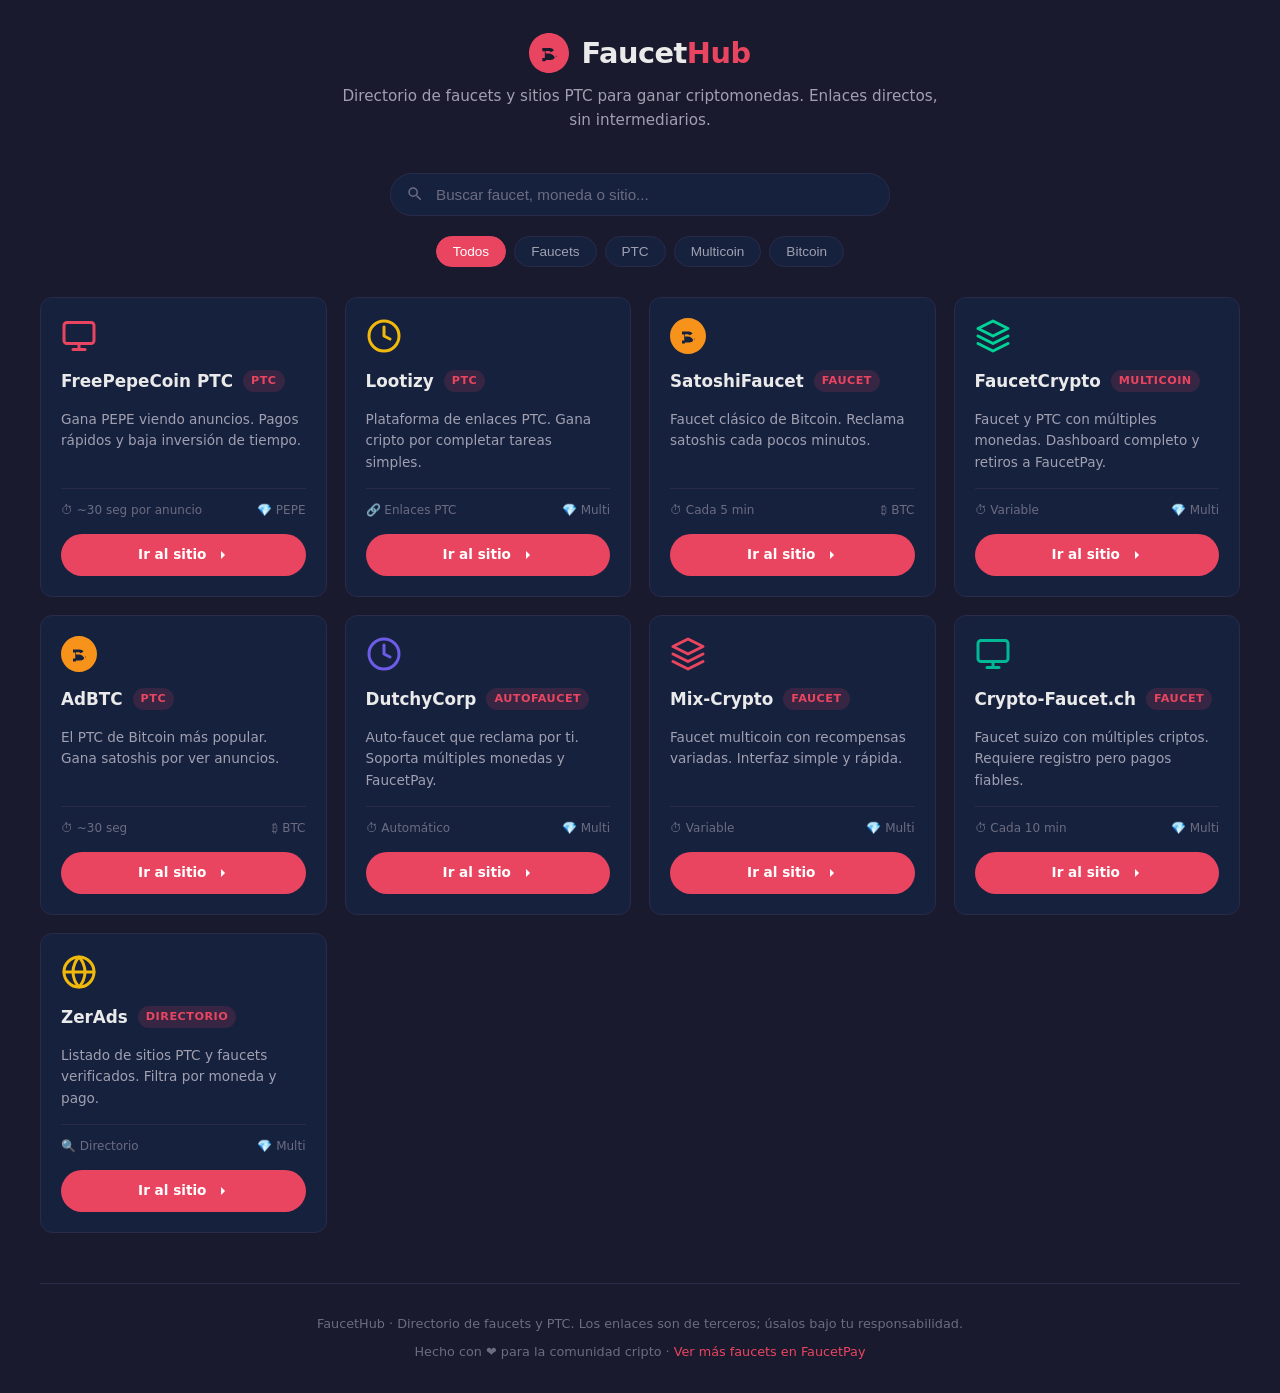
==== index.html @ e1ef3f01 "index.html" ====
<!DOCTYPE html>
<html lang="es">
<head>
  <meta charset="UTF-8">
  <meta name="viewport" content="width=device-width, initial-scale=1.0">
  <meta name="description" content="Directorio de faucets y sitios PTC para ganar criptomonedas. Enlaces directos y fáciles de usar.">
  <title>FaucetHub · Directorio de Faucets y PTC</title>
  <style>
    /* ===== RESET Y VARIABLES ===== */
    * {
      margin: 0;
      padding: 0;
      box-sizing: border-box;
    }

    :root {
      --bg-body: #1a1a2e;
      --bg-card: #16213e;
      --bg-card-hover: #1e2a4a;
      --bg-header: #0f3460;
      --accent: #e94560;
      --accent-hover: #ff6b81;
      --text-primary: #eaeaea;
      --text-secondary: #a0a0b0;
      --text-muted: #6c6c80;
      --border: #2a2a4a;
      --radius: 12px;
      --shadow: 0 4px 15px rgba(0, 0, 0, 0.3);
      --transition: 0.25s ease;
    }

    body {
      font-family: 'Segoe UI', system-ui, -apple-system, sans-serif;
      background-color: var(--bg-body);
      color: var(--text-primary);
      line-height: 1.6;
      min-height: 100vh;
      padding: 0 16px;
    }

    /* ===== HEADER ===== */
    header {
      max-width: 1200px;
      margin: 0 auto;
      padding: 30px 0 20px;
      text-align: center;
    }

    .logo {
      display: flex;
      align-items: center;
      justify-content: center;
      gap: 12px;
      margin-bottom: 8px;
    }

    .logo svg {
      width: 40px;
      height: 40px;
      fill: var(--accent);
    }

    .logo h1 {
      font-size: 1.8rem;
      font-weight: 700;
      letter-spacing: -0.5px;
    }

    .logo h1 span {
      color: var(--accent);
    }

    header p {
      color: var(--text-secondary);
      font-size: 0.95rem;
      max-width: 600px;
      margin: 0 auto;
    }

    /* ===== BARRA DE BÚSQUEDA ===== */
    .search-bar {
      max-width: 500px;
      margin: 20px auto 0;
      position: relative;
    }

    .search-bar input {
      width: 100%;
      padding: 12px 20px 12px 45px;
      border-radius: 50px;
      border: 1px solid var(--border);
      background: var(--bg-card);
      color: var(--text-primary);
      font-size: 0.95rem;
      outline: none;
      transition: var(--transition);
    }

    .search-bar input:focus {
      border-color: var(--accent);
      box-shadow: 0 0 0 3px rgba(233, 69, 96, 0.2);
    }

    .search-bar input::placeholder {
      color: var(--text-muted);
    }

    .search-bar svg {
      position: absolute;
      left: 16px;
      top: 50%;
      transform: translateY(-50%);
      width: 18px;
      height: 18px;
      fill: var(--text-muted);
      pointer-events: none;
    }

    /* ===== FILTROS ===== */
    .filters {
      display: flex;
      flex-wrap: wrap;
      gap: 8px;
      justify-content: center;
      margin: 20px auto 30px;
      max-width: 800px;
    }

    .filter-btn {
      padding: 7px 16px;
      border-radius: 50px;
      border: 1px solid var(--border);
      background: var(--bg-card);
      color: var(--text-secondary);
      font-size: 0.85rem;
      cursor: pointer;
      transition: var(--transition);
      white-space: nowrap;
    }

    .filter-btn:hover,
    .filter-btn.active {
      background: var(--accent);
      color: #fff;
      border-color: var(--accent);
    }

    /* ===== GRID DE FAUCETS ===== */
    .faucet-grid {
      max-width: 1200px;
      margin: 0 auto 50px;
      display: grid;
      grid-template-columns: repeat(auto-fill, minmax(280px, 1fr));
      gap: 18px;
    }

    .faucet-card {
      background: var(--bg-card);
      border: 1px solid var(--border);
      border-radius: var(--radius);
      padding: 20px;
      display: flex;
      flex-direction: column;
      gap: 14px;
      transition: var(--transition);
      position: relative;
      overflow: hidden;
    }

    .faucet-card::before {
      content: '';
      position: absolute;
      top: 0;
      left: 0;
      width: 4px;
      height: 100%;
      background: var(--accent);
      opacity: 0;
      transition: var(--transition);
    }

    .faucet-card:hover {
      background: var(--bg-card-hover);
      border-color: var(--accent);
      transform: translateY(-3px);
      box-shadow: var(--shadow);
    }

    .faucet-card:hover::before {
      opacity: 1;
    }

    /* Icono de la moneda */
    .faucet-icon {
      width: 36px;
      height: 36px;
      display: flex;
      align-items: center;
      justify-content: center;
    }

    .faucet-icon svg {
      width: 100%;
      height: 100%;
    }

    .faucet-card h3 {
      font-size: 1.05rem;
      font-weight: 600;
      color: var(--text-primary);
      display: flex;
      align-items: center;
      gap: 10px;
    }

    .faucet-card .coin-tag {
      font-size: 0.7rem;
      font-weight: 600;
      padding: 2px 8px;
      border-radius: 50px;
      background: rgba(233, 69, 96, 0.15);
      color: var(--accent);
      text-transform: uppercase;
      letter-spacing: 0.5px;
    }

    .faucet-card .description {
      font-size: 0.85rem;
      color: var(--text-secondary);
      flex-grow: 1;
    }

    .faucet-card .meta {
      display: flex;
      justify-content: space-between;
      font-size: 0.75rem;
      color: var(--text-muted);
      border-top: 1px solid var(--border);
      padding-top: 12px;
    }

    /* Botón de enlace */
    .btn-visit {
      display: inline-flex;
      align-items: center;
      justify-content: center;
      gap: 8px;
      padding: 10px 20px;
      border-radius: 50px;
      background: var(--accent);
      color: #fff;
      text-decoration: none;
      font-size: 0.85rem;
      font-weight: 600;
      transition: var(--transition);
      text-align: center;
    }

    .btn-visit:hover {
      background: var(--accent-hover);
      transform: scale(1.02);
    }

    .btn-visit svg {
      width: 14px;
      height: 14px;
      fill: #fff;
    }

    /* ===== FOOTER ===== */
    footer {
      max-width: 1200px;
      margin: 0 auto;
      padding: 30px 0;
      text-align: center;
      border-top: 1px solid var(--border);
      color: var(--text-muted);
      font-size: 0.8rem;
    }

    footer a {
      color: var(--accent);
      text-decoration: none;
    }

    /* ===== RESPONSIVE ===== */
    @media (max-width: 480px) {
      .logo h1 {
        font-size: 1.4rem;
      }

      .faucet-grid {
        grid-template-columns: 1fr;
      }

      .filter-btn {
        font-size: 0.78rem;
        padding: 6px 12px;
      }
    }

    /* Animación de carga */
    @keyframes fadeIn {
      from { opacity: 0; transform: translateY(10px); }
      to { opacity: 1; transform: translateY(0); }
    }

    .faucet-card {
      animation: fadeIn 0.4s ease forwards;
    }
  </style>
</head>
<body>

  <!-- ===== HEADER ===== -->
  <header>
    <div class="logo">
      <!-- Icono de Bitcoin como logo -->
      <svg viewBox="0 0 24 24" xmlns="http://www.w3.org/2000/svg">
        <path d="M12 0C5.373 0 0 5.373 0 12s5.373 12 12 12 12-5.373 12-12S18.627 0 12 0zm4.5 7.5c.5 1.5-.5 3-2 3.5 1.5.5 2.5 2 2 3.5-.5 1.5-2 2.5-3.5 2.5H8v-2h1.5v-4H8v-2h4.5c1 0 2 .5 2.5 1.5l-2 1c-.25-.5-.75-.75-1.25-.75H10v1.5h2c1.5 0 3 1 3.5 2.5-.5 1-1.5 1.5-2.5 1.5H10v2h3c1.5 0 3-1 3.5-2.5.25-.75 0-1.5-.5-2l2-1z"/>
      </svg>
      <h1>Faucet<span>Hub</span></h1>
    </div>
    <p>Directorio de faucets y sitios PTC para ganar criptomonedas. Enlaces directos, sin intermediarios.</p>
  </header>

  <!-- ===== BARRA DE BÚSQUEDA ===== -->
  <div class="search-bar">
    <svg viewBox="0 0 24 24" xmlns="http://www.w3.org/2000/svg">
      <path d="M15.5 14h-.79l-.28-.27A6.471 6.471 0 0 0 16 9.5 6.5 6.5 0 1 0 9.5 16c1.61 0 3.09-.59 4.23-1.57l.27.28v.79l5 4.99L20.49 19l-4.99-5zm-6 0C7.01 14 5 11.99 5 9.5S7.01 5 9.5 5 14 7.01 14 9.5 11.99 14 9.5 14z"/>
    </svg>
    <input type="text" id="searchInput" placeholder="Buscar faucet, moneda o sitio..." aria-label="Buscar faucet">
  </div>

  <!-- ===== FILTROS ===== -->
  <div class="filters" role="group" aria-label="Filtrar por tipo">
    <button class="filter-btn active" data-filter="all">Todos</button>
    <button class="filter-btn" data-filter="faucet">Faucets</button>
    <button class="filter-btn" data-filter="ptc">PTC</button>
    <button class="filter-btn" data-filter="multicoin">Multicoin</button>
    <button class="filter-btn" data-filter="btc">Bitcoin</button>
  </div>

  <!-- ===== GRID DE FAUCETS ===== -->
  <main class="faucet-grid" id="faucetGrid">

    <!-- 1. FreePepeCoin PTC -->
    <article class="faucet-card" data-category="ptc" data-coin="pepe">
      <div class="faucet-icon">
        <!-- Icono genérico de PTC -->
        <svg viewBox="0 0 24 24" fill="none" stroke="#e94560" stroke-width="2" stroke-linecap="round" stroke-linejoin="round">
          <rect x="2" y="3" width="20" height="14" rx="2" ry="2"></rect>
          <line x1="8" y1="21" x2="16" y2="21"></line>
          <line x1="12" y1="17" x2="12" y2="21"></line>
        </svg>
      </div>
      <h3>FreePepeCoin PTC <span class="coin-tag">PTC</span></h3>
      <p class="description">Gana PEPE viendo anuncios. Pagos rápidos y baja inversión de tiempo.</p>
      <div class="meta">
        <span>⏱ ~30 seg por anuncio</span>
        <span>💎 PEPE</span>
      </div>
      <a href="https://ptc.freepepecoin.com/claim.php" target="_blank" rel="noopener" class="btn-visit" aria-label="Visitar FreePepeCoin PTC">
        Ir al sitio
        <svg viewBox="0 0 24 24"><path d="M5 12h14M12 5l7 7-7 7"/></svg>
      </a>
    </article>

    <!-- 2. Lootizy -->
    <article class="faucet-card" data-category="ptc" data-coin="multi">
      <div class="faucet-icon">
        <svg viewBox="0 0 24 24" fill="none" stroke="#f0b90b" stroke-width="2" stroke-linecap="round" stroke-linejoin="round">
          <circle cx="12" cy="12" r="10"></circle>
          <path d="M12 6v6l4 2"></path>
        </svg>
      </div>
      <h3>Lootizy <span class="coin-tag">PTC</span></h3>
      <p class="description">Plataforma de enlaces PTC. Gana cripto por completar tareas simples.</p>
      <div class="meta">
        <span>🔗 Enlaces PTC</span>
        <span>💎 Multi</span>
      </div>
      <a href="https://lootizy.com/links" target="_blank" rel="noopener" class="btn-visit" aria-label="Visitar Lootizy">
        Ir al sitio
        <svg viewBox="0 0 24 24"><path d="M5 12h14M12 5l7 7-7 7"/></svg>
      </a>
    </article>

    <!-- 3. SatoshiFaucet -->
    <article class="faucet-card" data-category="faucet" data-coin="btc">
      <div class="faucet-icon">
        <!-- Icono Bitcoin SVG -->
        <svg viewBox="0 0 24 24" fill="#f7931a">
          <path d="M12 0C5.373 0 0 5.373 0 12s5.373 12 12 12 12-5.373 12-12S18.627 0 12 0zm4.5 7.5c.5 1.5-.5 3-2 3.5 1.5.5 2.5 2 2 3.5-.5 1.5-2 2.5-3.5 2.5H8v-2h1.5v-4H8v-2h4.5c1 0 2 .5 2.5 1.5l-2 1c-.25-.5-.75-.75-1.25-.75H10v1.5h2c1.5 0 3 1 3.5 2.5-.5 1-1.5 1.5-2.5 1.5H10v2h3c1.5 0 3-1 3.5-2.5.25-.75 0-1.5-.5-2l2-1z"/>
        </svg>
      </div>
      <h3>SatoshiFaucet <span class="coin-tag">Faucet</span></h3>
      <p class="description">Faucet clásico de Bitcoin. Reclama satoshis cada pocos minutos.</p>
      <div class="meta">
        <span>⏱ Cada 5 min</span>
        <span>₿ BTC</span>
      </div>
      <a href="https://satoshifaucet.io/" target="_blank" rel="noopener" class="btn-visit" aria-label="Visitar SatoshiFaucet">
        Ir al sitio
        <svg viewBox="0 0 24 24"><path d="M5 12h14M12 5l7 7-7 7"/></svg>
      </a>
    </article>

    <!-- 4. FaucetCrypto -->
    <article class="faucet-card" data-category="faucet" data-coin="multi">
      <div class="faucet-icon">
        <svg viewBox="0 0 24 24" fill="none" stroke="#00d395" stroke-width="2" stroke-linecap="round" stroke-linejoin="round">
          <path d="M12 2L2 7l10 5 10-5-10-5z"></path>
          <path d="M2 17l10 5 10-5"></path>
          <path d="M2 12l10 5 10-5"></path>
        </svg>
      </div>
      <h3>FaucetCrypto <span class="coin-tag">Multicoin</span></h3>
      <p class="description">Faucet y PTC con múltiples monedas. Dashboard completo y retiros a FaucetPay.</p>
      <div class="meta">
        <span>⏱ Variable</span>
        <span>💎 Multi</span>
      </div>
      <a href="https://faucetcrypto.com/dashboard/ptc" target="_blank" rel="noopener" class="btn-visit" aria-label="Visitar FaucetCrypto">
        Ir al sitio
        <svg viewBox="0 0 24 24"><path d="M5 12h14M12 5l7 7-7 7"/></svg>
      </a>
    </article>

    <!-- 5. AdBTC -->
    <article class="faucet-card" data-category="ptc" data-coin="btc">
      <div class="faucet-icon">
        <svg viewBox="0 0 24 24" fill="#f7931a">
          <path d="M12 0C5.373 0 0 5.373 0 12s5.373 12 12 12 12-5.373 12-12S18.627 0 12 0zm4.5 7.5c.5 1.5-.5 3-2 3.5 1.5.5 2.5 2 2 3.5-.5 1.5-2 2.5-3.5 2.5H8v-2h1.5v-4H8v-2h4.5c1 0 2 .5 2.5 1.5l-2 1c-.25-.5-.75-.75-1.25-.75H10v1.5h2c1.5 0 3 1 3.5 2.5-.5 1-1.5 1.5-2.5 1.5H10v2h3c1.5 0 3-1 3.5-2.5.25-.75 0-1.5-.5-2l2-1z"/>
        </svg>
      </div>
      <h3>AdBTC <span class="coin-tag">PTC</span></h3>
      <p class="description">El PTC de Bitcoin más popular. Gana satoshis por ver anuncios.</p>
      <div class="meta">
        <span>⏱ ~30 seg</span>
        <span>₿ BTC</span>
      </div>
      <a href="https://adbtc.top/index/reg" target="_blank" rel="noopener" class="btn-visit" aria-label="Visitar AdBTC">
        Ir al sitio
        <svg viewBox="0 0 24 24"><path d="M5 12h14M12 5l7 7-7 7"/></svg>
      </a>
    </article>

    <!-- 6. DutchyCorp AutoFaucet -->
    <article class="faucet-card" data-category="faucet" data-coin="multi">
      <div class="faucet-icon">
        <svg viewBox="0 0 24 24" fill="none" stroke="#6c5ce7" stroke-width="2" stroke-linecap="round" stroke-linejoin="round">
          <circle cx="12" cy="12" r="10"></circle>
          <polyline points="12 6 12 12 16 14"></polyline>
        </svg>
      </div>
      <h3>DutchyCorp <span class="coin-tag">AutoFaucet</span></h3>
      <p class="description">Auto-faucet que reclama por ti. Soporta múltiples monedas y FaucetPay.</p>
      <div class="meta">
        <span>⏱ Automático</span>
        <span>💎 Multi</span>
      </div>
      <a href="https://autofaucet.dutchycorp.space/" target="_blank" rel="noopener" class="btn-visit" aria-label="Visitar DutchyCorp">
        Ir al sitio
        <svg viewBox="0 0 24 24"><path d="M5 12h14M12 5l7 7-7 7"/></svg>
      </a>
    </article>

    <!-- 7. Mix-Crypto -->
    <article class="faucet-card" data-category="faucet" data-coin="multi">
      <div class="faucet-icon">
        <svg viewBox="0 0 24 24" fill="none" stroke="#e94560" stroke-width="2" stroke-linecap="round" stroke-linejoin="round">
          <path d="M12 2L2 7l10 5 10-5-10-5z"></path>
          <path d="M2 17l10 5 10-5"></path>
          <path d="M2 12l10 5 10-5"></path>
        </svg>
      </div>
      <h3>Mix-Crypto <span class="coin-tag">Faucet</span></h3>
      <p class="description">Faucet multicoin con recompensas variadas. Interfaz simple y rápida.</p>
      <div class="meta">
        <span>⏱ Variable</span>
        <span>💎 Multi</span>
      </div>
      <a href="https://mix-crypto.com/" target="_blank" rel="noopener" class="btn-visit" aria-label="Visitar Mix-Crypto">
        Ir al sitio
        <svg viewBox="0 0 24 24"><path d="M5 12h14M12 5l7 7-7 7"/></svg>
      </a>
    </article>

    <!-- 8. Crypto-Faucet.ch -->
    <article class="faucet-card" data-category="faucet" data-coin="multi">
      <div class="faucet-icon">
        <svg viewBox="0 0 24 24" fill="none" stroke="#00b894" stroke-width="2" stroke-linecap="round" stroke-linejoin="round">
          <rect x="2" y="3" width="20" height="14" rx="2" ry="2"></rect>
          <line x1="8" y1="21" x2="16" y2="21"></line>
          <line x1="12" y1="17" x2="12" y2="21"></line>
        </svg>
      </div>
      <h3>Crypto-Faucet.ch <span class="coin-tag">Faucet</span></h3>
      <p class="description">Faucet suizo con múltiples criptos. Requiere registro pero pagos fiables.</p>
      <div class="meta">
        <span>⏱ Cada 10 min</span>
        <span>💎 Multi</span>
      </div>
      <a href="https://crypto-faucet.ch/login/" target="_blank" rel="noopener" class="btn-visit" aria-label="Visitar Crypto-Faucet.ch">
        Ir al sitio
        <svg viewBox="0 0 24 24"><path d="M5 12h14M12 5l7 7-7 7"/></svg>
      </a>
    </article>

    <!-- 9. ZerAds (directorio de sitios) -->
    <article class="faucet-card" data-category="ptc" data-coin="multi">
      <div class="faucet-icon">
        <svg viewBox="0 0 24 24" fill="none" stroke="#f0b90b" stroke-width="2" stroke-linecap="round" stroke-linejoin="round">
          <circle cx="12" cy="12" r="10"></circle>
          <line x1="2" y1="12" x2="22" y2="12"></line>
          <path d="M12 2a15.3 15.3 0 0 1 4 10 15.3 15.3 0 0 1-4 10 15.3 15.3 0 0 1-4-10 15.3 15.3 0 0 1 4-10z"></path>
        </svg>
      </div>
      <h3>ZerAds <span class="coin-tag">Directorio</span></h3>
      <p class="description">Listado de sitios PTC y faucets verificados. Filtra por moneda y pago.</p>
      <div class="meta">
        <span>🔍 Directorio</span>
        <span>💎 Multi</span>
      </div>
      <a href="https://zerads.com/index.php?view=sites&sortby=&p=1&" target="_blank" rel="noopener" class="btn-visit" aria-label="Visitar ZerAds">
        Ir al sitio
        <svg viewBox="0 0 24 24"><path d="M5 12h14M12 5l7 7-7 7"/></svg>
      </a>
    </article>

  </main>

  <!-- ===== FOOTER ===== -->
  <footer>
    <p>FaucetHub · Directorio de faucets y PTC. Los enlaces son de terceros; úsalos bajo tu responsabilidad.</p>
    <p style="margin-top: 8px;">
      Hecho con ❤️ para la comunidad cripto · 
      <a href="https://faucetpay.io/earn/faucets?category=1&coin=btc" target="_blank" rel="noopener">Ver más faucets en FaucetPay</a>
    </p>
  </footer>

  <!-- ===== JAVASCRIPT ===== -->
  <script>
    (function() {
      const searchInput = document.getElementById('searchInput');
      const filterBtns = document.querySelectorAll('.filter-btn');
      const cards = document.querySelectorAll('.faucet-card');

      let activeFilter = 'all';

      // Función para filtrar tarjetas
      function filterCards() {
        const query = searchInput.value.toLowerCase().trim();

        cards.forEach(card => {
          const text = card.textContent.toLowerCase();
          const category = card.dataset.category || '';
          const coin = card.dataset.coin || '';

          // Coincidencia con búsqueda
          const matchesSearch = query === '' || text.includes(query) || coin.includes(query);

          // Coincidencia con filtro
          let matchesFilter = false;
          if (activeFilter === 'all') {
            matchesFilter = true;
          } else if (activeFilter === 'multicoin') {
            matchesFilter = category === 'faucet' || category === 'ptc'; // simplificación
          } else {
            matchesFilter = category === activeFilter;
          }

          // Mostrar u ocultar
          if (matchesSearch && matchesFilter) {
            card.style.display = 'flex';
          } else {
            card.style.display = 'none';
          }
        });
      }

      // Evento de búsqueda
      searchInput.addEventListener('input', filterCards);

      // Eventos de filtro
      filterBtns.forEach(btn => {
        btn.addEventListener('click', () => {
          filterBtns.forEach(b => b.classList.remove('active'));
          btn.classList.add('active');
          activeFilter = btn.dataset.filter;
          filterCards();
        });
      });
    })();
  </script>

</body>
</html>
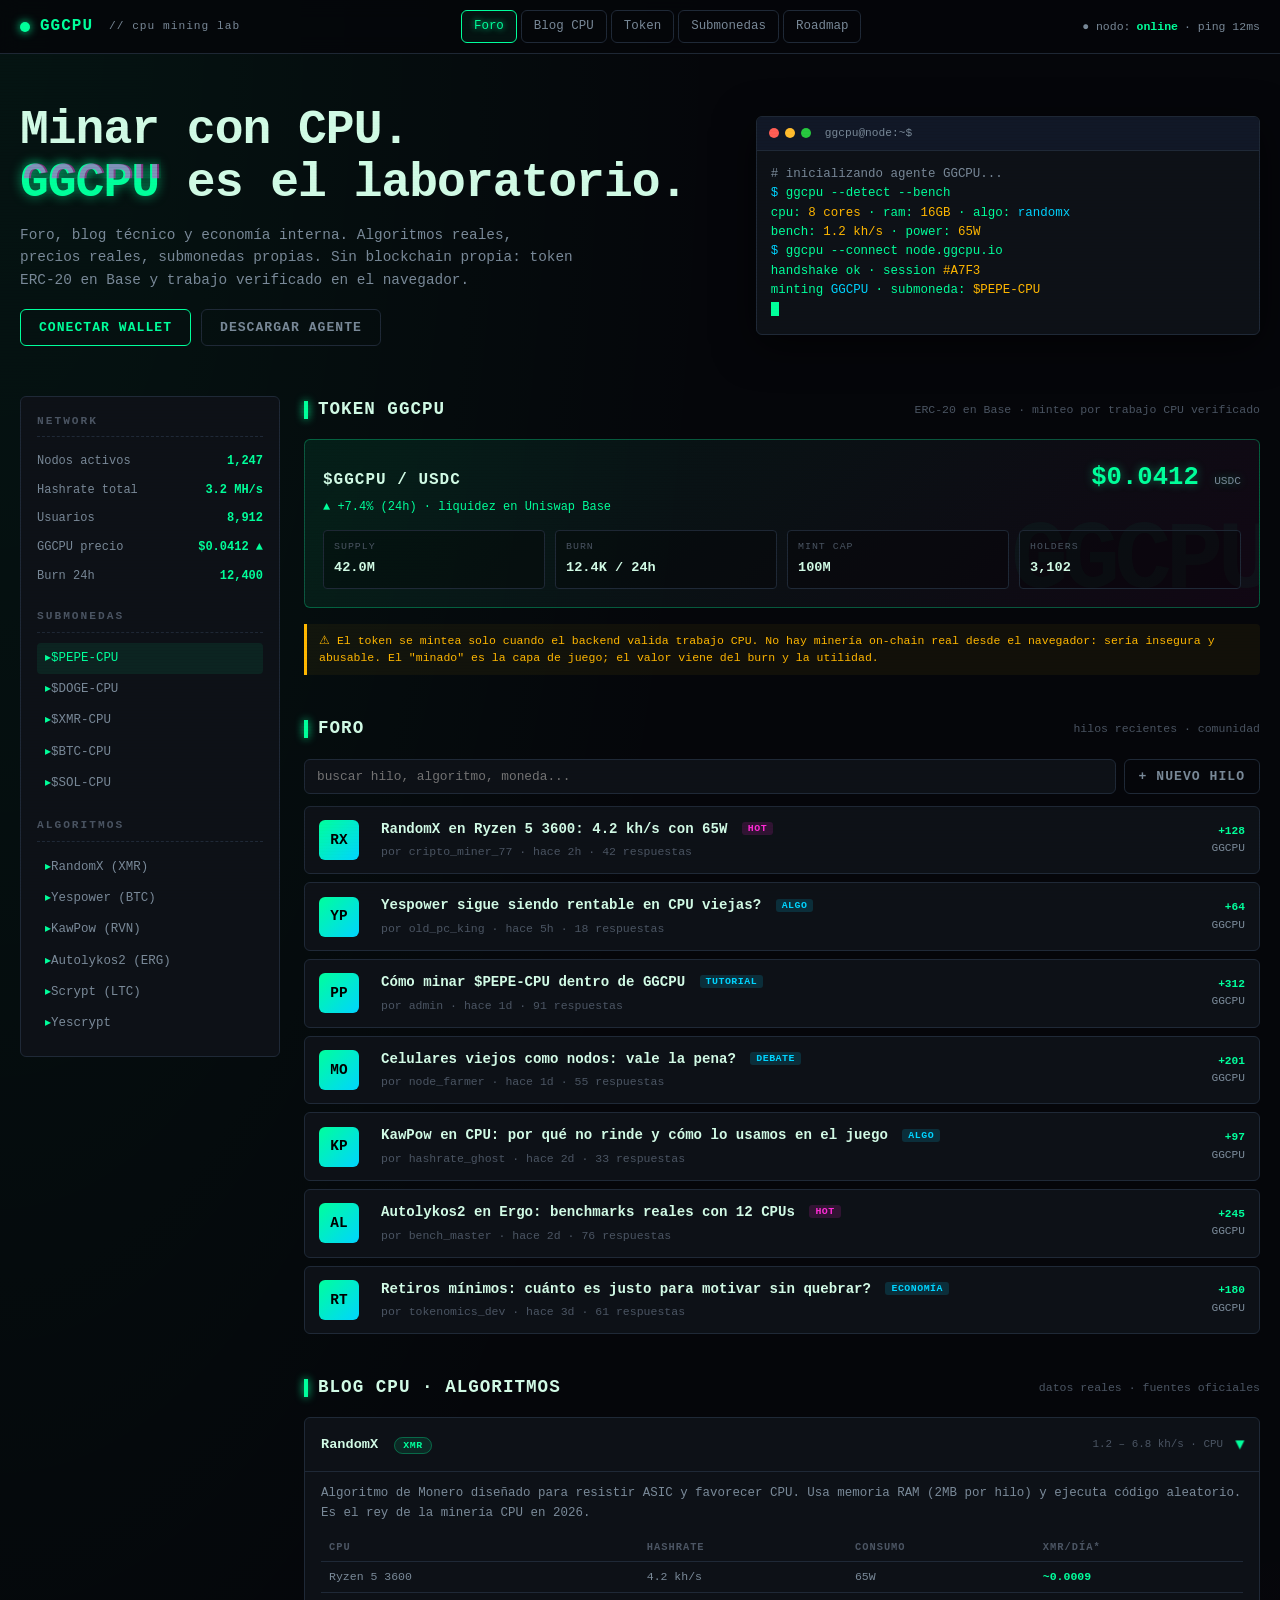
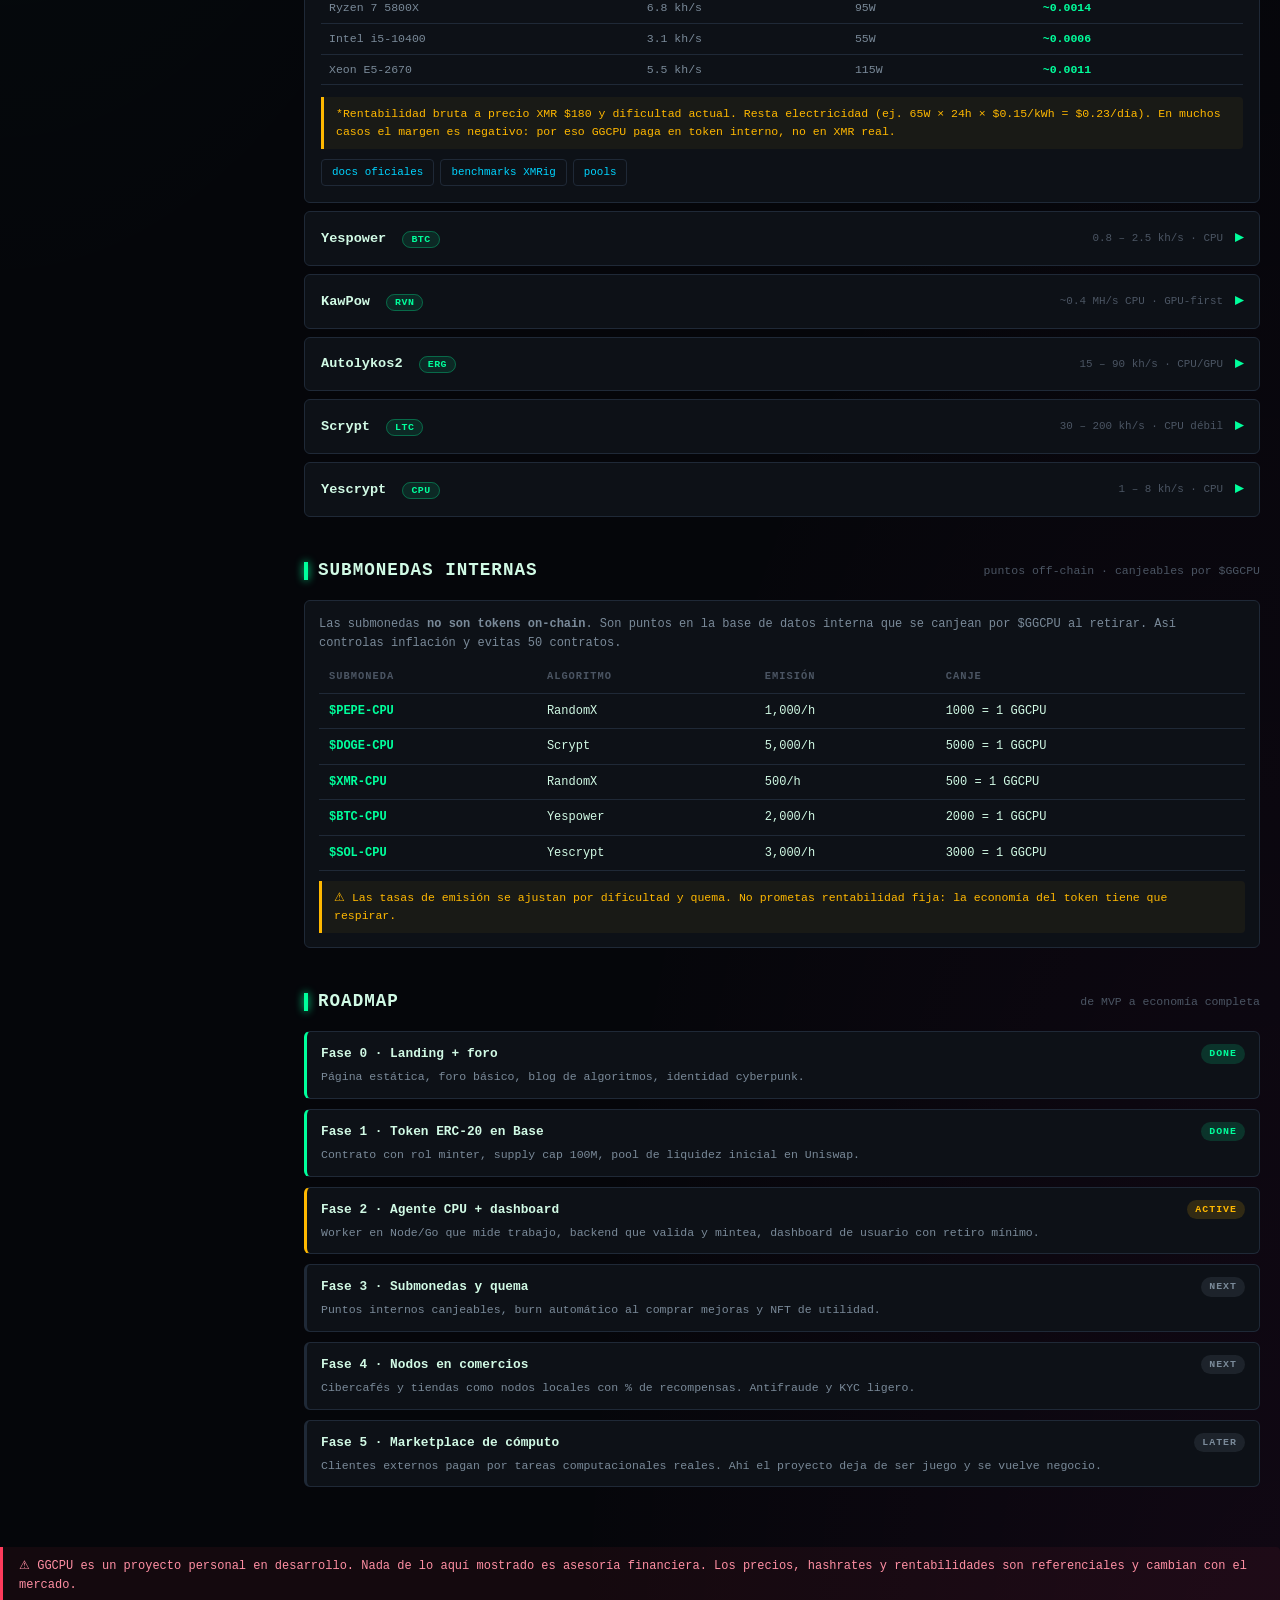
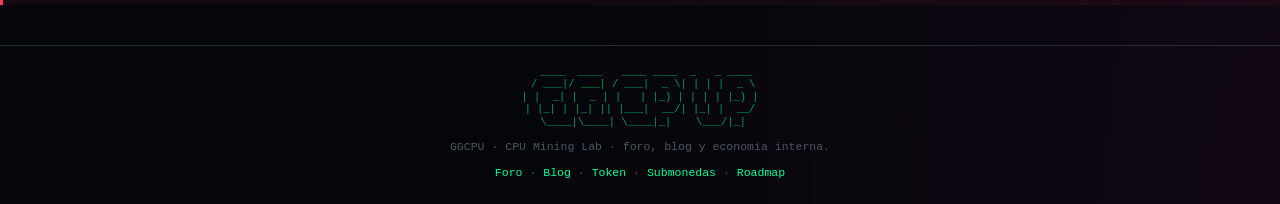
==== commit 2fe01e15: "Update index.html" ====
--- a/index.html
+++ b/index.html
@@ -1,599 +1,709 @@
 <!DOCTYPE html>
 <html lang="es">
 <head>
-  <meta charset="UTF-8">
-  <meta name="viewport" content="width=device-width, initial-scale=1.0">
-  <meta name="description" content="Directorio de faucets y sitios PTC para ganar criptomonedas. Enlaces directos y fáciles de usar.">
-  <title>FaucetHub · Directorio de Faucets y PTC</title>
-  <style>
-    /* ===== RESET Y VARIABLES ===== */
-    * {
-      margin: 0;
-      padding: 0;
-      box-sizing: border-box;
-    }
-
-    :root {
-      --bg-body: #1a1a2e;
-      --bg-card: #16213e;
-      --bg-card-hover: #1e2a4a;
-      --bg-header: #0f3460;
-      --accent: #e94560;
-      --accent-hover: #ff6b81;
-      --text-primary: #eaeaea;
-      --text-secondary: #a0a0b0;
-      --text-muted: #6c6c80;
-      --border: #2a2a4a;
-      --radius: 12px;
-      --shadow: 0 4px 15px rgba(0, 0, 0, 0.3);
-      --transition: 0.25s ease;
-    }
-
-    body {
-      font-family: 'Segoe UI', system-ui, -apple-system, sans-serif;
-      background-color: var(--bg-body);
-      color: var(--text-primary);
-      line-height: 1.6;
-      min-height: 100vh;
-      padding: 0 16px;
-    }
-
-    /* ===== HEADER ===== */
-    header {
-      max-width: 1200px;
-      margin: 0 auto;
-      padding: 30px 0 20px;
-      text-align: center;
-    }
-
-    .logo {
-      display: flex;
-      align-items: center;
-      justify-content: center;
-      gap: 12px;
-      margin-bottom: 8px;
-    }
-
-    .logo svg {
-      width: 40px;
-      height: 40px;
-      fill: var(--accent);
-    }
-
-    .logo h1 {
-      font-size: 1.8rem;
-      font-weight: 700;
-      letter-spacing: -0.5px;
-    }
-
-    .logo h1 span {
-      color: var(--accent);
-    }
-
-    header p {
-      color: var(--text-secondary);
-      font-size: 0.95rem;
-      max-width: 600px;
-      margin: 0 auto;
-    }
-
-    /* ===== BARRA DE BÚSQUEDA ===== */
-    .search-bar {
-      max-width: 500px;
-      margin: 20px auto 0;
-      position: relative;
-    }
-
-    .search-bar input {
-      width: 100%;
-      padding: 12px 20px 12px 45px;
-      border-radius: 50px;
-      border: 1px solid var(--border);
-      background: var(--bg-card);
-      color: var(--text-primary);
-      font-size: 0.95rem;
-      outline: none;
-      transition: var(--transition);
-    }
-
-    .search-bar input:focus {
-      border-color: var(--accent);
-      box-shadow: 0 0 0 3px rgba(233, 69, 96, 0.2);
-    }
-
-    .search-bar input::placeholder {
-      color: var(--text-muted);
-    }
-
-    .search-bar svg {
-      position: absolute;
-      left: 16px;
-      top: 50%;
-      transform: translateY(-50%);
-      width: 18px;
-      height: 18px;
-      fill: var(--text-muted);
-      pointer-events: none;
-    }
-
-    /* ===== FILTROS ===== */
-    .filters {
-      display: flex;
-      flex-wrap: wrap;
-      gap: 8px;
-      justify-content: center;
-      margin: 20px auto 30px;
-      max-width: 800px;
-    }
-
-    .filter-btn {
-      padding: 7px 16px;
-      border-radius: 50px;
-      border: 1px solid var(--border);
-      background: var(--bg-card);
-      color: var(--text-secondary);
-      font-size: 0.85rem;
-      cursor: pointer;
-      transition: var(--transition);
-      white-space: nowrap;
-    }
-
-    .filter-btn:hover,
-    .filter-btn.active {
-      background: var(--accent);
-      color: #fff;
-      border-color: var(--accent);
-    }
-
-    /* ===== GRID DE FAUCETS ===== */
-    .faucet-grid {
-      max-width: 1200px;
-      margin: 0 auto 50px;
-      display: grid;
-      grid-template-columns: repeat(auto-fill, minmax(280px, 1fr));
-      gap: 18px;
-    }
-
-    .faucet-card {
-      background: var(--bg-card);
-      border: 1px solid var(--border);
-      border-radius: var(--radius);
-      padding: 20px;
-      display: flex;
-      flex-direction: column;
-      gap: 14px;
-      transition: var(--transition);
-      position: relative;
-      overflow: hidden;
-    }
-
-    .faucet-card::before {
-      content: '';
-      position: absolute;
-      top: 0;
-      left: 0;
-      width: 4px;
-      height: 100%;
-      background: var(--accent);
-      opacity: 0;
-      transition: var(--transition);
-    }
-
-    .faucet-card:hover {
-      background: var(--bg-card-hover);
-      border-color: var(--accent);
-      transform: translateY(-3px);
-      box-shadow: var(--shadow);
-    }
-
-    .faucet-card:hover::before {
-      opacity: 1;
-    }
-
-    /* Icono de la moneda */
-    .faucet-icon {
-      width: 36px;
-      height: 36px;
-      display: flex;
-      align-items: center;
-      justify-content: center;
-    }
-
-    .faucet-icon svg {
-      width: 100%;
-      height: 100%;
-    }
-
-    .faucet-card h3 {
-      font-size: 1.05rem;
-      font-weight: 600;
-      color: var(--text-primary);
-      display: flex;
-      align-items: center;
-      gap: 10px;
-    }
-
-    .faucet-card .coin-tag {
-      font-size: 0.7rem;
-      font-weight: 600;
-      padding: 2px 8px;
-      border-radius: 50px;
-      background: rgba(233, 69, 96, 0.15);
-      color: var(--accent);
-      text-transform: uppercase;
-      letter-spacing: 0.5px;
-    }
-
-    .faucet-card .description {
-      font-size: 0.85rem;
-      color: var(--text-secondary);
-      flex-grow: 1;
-    }
-
-    .faucet-card .meta {
-      display: flex;
-      justify-content: space-between;
-      font-size: 0.75rem;
-      color: var(--text-muted);
-      border-top: 1px solid var(--border);
-      padding-top: 12px;
-    }
-
-    /* Botón de enlace */
-    .btn-visit {
-      display: inline-flex;
-      align-items: center;
-      justify-content: center;
-      gap: 8px;
-      padding: 10px 20px;
-      border-radius: 50px;
-      background: var(--accent);
-      color: #fff;
-      text-decoration: none;
-      font-size: 0.85rem;
-      font-weight: 600;
-      transition: var(--transition);
-      text-align: center;
-    }
-
-    .btn-visit:hover {
-      background: var(--accent-hover);
-      transform: scale(1.02);
-    }
-
-    .btn-visit svg {
-      width: 14px;
-      height: 14px;
-      fill: #fff;
-    }
-
-    /* ===== FOOTER ===== */
-    footer {
-      max-width: 1200px;
-      margin: 0 auto;
-      padding: 30px 0;
-      text-align: center;
-      border-top: 1px solid var(--border);
-      color: var(--text-muted);
-      font-size: 0.8rem;
-    }
-
-    footer a {
-      color: var(--accent);
-      text-decoration: none;
-    }
-
-    /* ===== RESPONSIVE ===== */
-    @media (max-width: 480px) {
-      .logo h1 {
-        font-size: 1.4rem;
-      }
-
-      .faucet-grid {
-        grid-template-columns: 1fr;
-      }
-
-      .filter-btn {
-        font-size: 0.78rem;
-        padding: 6px 12px;
-      }
-    }
-
-    /* Animación de carga */
-    @keyframes fadeIn {
-      from { opacity: 0; transform: translateY(10px); }
-      to { opacity: 1; transform: translateY(0); }
-    }
-
-    .faucet-card {
-      animation: fadeIn 0.4s ease forwards;
-    }
-  </style>
+<meta charset="UTF-8">
+<meta name="viewport" content="width=device-width, initial-scale=1.0">
+<meta name="description" content="GGCPU · Foro, blog y laboratorio de minería CPU. Token propio, submonedas y algoritmos reales.">
+<title>GGCPU · CPU Mining Lab & Forum</title>
+<style>
+  *{margin:0;padding:0;box-sizing:border-box}
+  :root{
+    --bg:#05060a;--bg-2:#0a0d14;--panel:#0d1117;--panel-2:#111827;--line:#1f2937;
+    --neon:#00ff9c;--neon-2:#00d4ff;--magenta:#ff2bd6;--amber:#ffb800;
+    --text:#d1fae5;--text-dim:#7a8a99;--text-mute:#4b5563;--danger:#ff3b5c;
+    --radius:6px;--mono:'JetBrains Mono','Fira Code','Courier New',monospace;
+  }
+  html{scroll-behavior:smooth}
+  body{
+    font-family:var(--mono);
+    background:
+      radial-gradient(ellipse at top left, rgba(0,255,156,.06), transparent 40%),
+      radial-gradient(ellipse at bottom right, rgba(255,43,214,.05), transparent 40%),
+      var(--bg);
+    color:var(--text);line-height:1.55;min-height:100vh;overflow-x:hidden;
+  }
+  body::before{
+    content:'';position:fixed;inset:0;pointer-events:none;z-index:9999;
+    background:repeating-linear-gradient(0deg,rgba(0,0,0,.15) 0 1px,transparent 1px 3px);
+    opacity:.35;mix-blend-mode:overlay;
+  }
+  a{color:var(--neon);text-decoration:none}
+  a:hover{text-shadow:0 0 8px var(--neon)}
+
+  /* TOP BAR */
+  .topbar{
+    position:sticky;top:0;z-index:100;background:rgba(5,6,10,.85);
+    backdrop-filter:blur(10px);border-bottom:1px solid var(--line);
+    padding:10px 20px;display:flex;align-items:center;justify-content:space-between;
+    gap:16px;flex-wrap:wrap;
+  }
+  .brand{display:flex;align-items:center;gap:10px;font-weight:700;letter-spacing:1px}
+  .brand .dot{width:10px;height:10px;border-radius:50%;background:var(--neon);
+    box-shadow:0 0 10px var(--neon);animation:pulse 1.6s infinite}
+  @keyframes pulse{0%,100%{opacity:1}50%{opacity:.3}}
+  .brand span{color:var(--neon)}
+  .brand small{color:var(--text-dim);font-weight:400;font-size:.7rem;margin-left:6px}
+  .nav{display:flex;gap:4px;flex-wrap:wrap}
+  .nav a{padding:6px 12px;border:1px solid var(--line);border-radius:var(--radius);
+    color:var(--text-dim);font-size:.78rem;transition:.2s}
+  .nav a:hover,.nav a.active{color:var(--neon);border-color:var(--neon);
+    background:rgba(0,255,156,.05);text-shadow:0 0 6px var(--neon)}
+  .conn{font-size:.72rem;color:var(--text-dim);display:flex;align-items:center;gap:6px}
+  .conn b{color:var(--neon)}
+
+  /* HERO */
+  .hero{max-width:1280px;margin:0 auto;padding:50px 20px 30px;
+    display:grid;grid-template-columns:1.4fr 1fr;gap:30px;align-items:center}
+  @media(max-width:860px){.hero{grid-template-columns:1fr;padding-top:30px}}
+  .hero h1{font-size:clamp(1.8rem,4vw,3rem);line-height:1.1;letter-spacing:-1px;margin-bottom:14px}
+  .hero h1 .glitch{color:var(--neon);position:relative;display:inline-block;
+    text-shadow:0 0 12px rgba(0,255,156,.6)}
+  .hero h1 .glitch::after{content:'GGCPU';position:absolute;left:2px;top:0;color:var(--magenta);
+    opacity:.5;clip-path:inset(0 0 60% 0);animation:glitch 3s infinite}
+  @keyframes glitch{
+    0%,90%,100%{transform:translate(0)}
+    92%{transform:translate(-2px,1px)}
+    94%{transform:translate(2px,-1px)}
+    96%{transform:translate(-1px,-1px)}
+  }
+  .hero p{color:var(--text-dim);max-width:560px;font-size:.9rem;margin-bottom:18px}
+  .hero .cta{display:flex;gap:10px;flex-wrap:wrap}
+  .btn{padding:10px 18px;border-radius:var(--radius);font-family:var(--mono);
+    font-size:.82rem;cursor:pointer;border:1px solid var(--neon);background:transparent;
+    color:var(--neon);transition:.2s;font-weight:600;text-transform:uppercase;letter-spacing:1px}
+  .btn:hover{background:var(--neon);color:#000;box-shadow:0 0 20px rgba(0,255,156,.5)}
+  .btn.ghost{border-color:var(--line);color:var(--text-dim)}
+  .btn.ghost:hover{border-color:var(--neon-2);color:var(--neon-2);background:transparent;box-shadow:none}
+
+  /* TERMINAL */
+  .terminal{background:var(--panel);border:1px solid var(--line);border-radius:var(--radius);
+    overflow:hidden;box-shadow:0 10px 40px rgba(0,0,0,.6)}
+  .terminal-bar{background:var(--panel-2);padding:8px 12px;display:flex;align-items:center;
+    gap:6px;border-bottom:1px solid var(--line);font-size:.7rem;color:var(--text-dim)}
+  .terminal-bar i{width:10px;height:10px;border-radius:50%;display:inline-block}
+  .terminal-bar .r{background:#ff5f56}.terminal-bar .y{background:#ffbd2e}.terminal-bar .g{background:#27c93f}
+  .terminal-body{padding:14px;font-size:.78rem;color:var(--neon);min-height:180px}
+  .terminal-body .c{color:var(--text-dim)}
+  .terminal-body .k{color:var(--neon-2)}
+  .terminal-body .w{color:var(--amber)}
+  .cursor{display:inline-block;width:8px;height:14px;background:var(--neon);
+    animation:blink 1s steps(2) infinite;vertical-align:middle}
+  @keyframes blink{50%{opacity:0}}
+
+  /* LAYOUT */
+  .layout{max-width:1280px;margin:0 auto;padding:20px;
+    display:grid;grid-template-columns:260px 1fr;gap:24px}
+  @media(max-width:960px){.layout{grid-template-columns:1fr}}
+
+  /* SIDEBAR */
+  aside{position:sticky;top:70px;align-self:start;background:var(--panel);
+    border:1px solid var(--line);border-radius:var(--radius);padding:16px;
+    max-height:calc(100vh - 90px);overflow-y:auto}
+  aside h4{font-size:.7rem;text-transform:uppercase;letter-spacing:2px;
+    color:var(--text-mute);margin-bottom:10px;border-bottom:1px dashed var(--line);
+    padding-bottom:6px;margin-top:18px}
+  aside h4:first-child{margin-top:0}
+  aside .stat{display:flex;justify-content:space-between;font-size:.75rem;
+    padding:5px 0;color:var(--text-dim)}
+  aside .stat b{color:var(--neon)}
+  aside .stat .up{color:var(--neon)}
+  aside .stat .down{color:var(--danger)}
+  aside ul{list-style:none;margin-top:8px}
+  aside li{padding:6px 8px;font-size:.78rem;border-radius:4px;cursor:pointer;
+    color:var(--text-dim);transition:.15s}
+  aside li:hover,aside li.active{background:rgba(0,255,156,.08);color:var(--neon)}
+  aside li::before{content:'\25B8 ';color:var(--neon)}
+
+  /* MAIN */
+  main{min-width:0}
+  .section{margin-bottom:40px}
+  .section-head{display:flex;align-items:center;justify-content:space-between;
+    gap:12px;margin-bottom:16px;flex-wrap:wrap}
+  .section-head h2{font-size:1.1rem;letter-spacing:1px;text-transform:uppercase;
+    display:flex;align-items:center;gap:10px}
+  .section-head h2::before{content:'';width:4px;height:18px;background:var(--neon);
+    box-shadow:0 0 8px var(--neon)}
+  .section-head .sub{font-size:.72rem;color:var(--text-mute)}
+
+  /* FORUM */
+  .forum-toolbar{display:flex;gap:8px;margin-bottom:12px;flex-wrap:wrap}
+  .forum-toolbar input{flex:1;min-width:200px;padding:9px 12px;background:var(--panel);
+    border:1px solid var(--line);border-radius:var(--radius);color:var(--text);
+    font-family:var(--mono);font-size:.8rem;outline:none}
+  .forum-toolbar input:focus{border-color:var(--neon);box-shadow:0 0 0 2px rgba(0,255,156,.15)}
+  .thread{display:grid;grid-template-columns:48px 1fr auto;gap:14px;align-items:center;
+    background:var(--panel);border:1px solid var(--line);border-radius:var(--radius);
+    padding:12px 14px;margin-bottom:8px;transition:.2s;cursor:pointer}
+  .thread:hover{border-color:var(--neon);background:var(--panel-2);transform:translateX(3px)}
+  .thread .avatar{width:40px;height:40px;border-radius:var(--radius);
+    background:linear-gradient(135deg,var(--neon),var(--neon-2));
+    display:flex;align-items:center;justify-content:center;
+    font-weight:700;color:#000;font-size:.9rem}
+  .thread .info h3{font-size:.88rem;font-weight:600;margin-bottom:3px}
+  .thread .info h3 .tag{font-size:.62rem;padding:1px 6px;border-radius:3px;margin-left:6px;
+    background:rgba(0,212,255,.15);color:var(--neon-2);font-weight:600;
+    text-transform:uppercase;letter-spacing:.5px;vertical-align:middle}
+  .thread .info h3 .tag.hot{background:rgba(255,43,214,.15);color:var(--magenta)}
+  .thread .info p{font-size:.72rem;color:var(--text-mute)}
+  .thread .meta{text-align:right;font-size:.7rem;color:var(--text-dim)}
+  .thread .meta b{color:var(--neon);display:block}
+
+  /* ALGO ACCORDION */
+  .algo{background:var(--panel);border:1px solid var(--line);border-radius:var(--radius);
+    margin-bottom:8px;overflow:hidden}
+  .algo summary{padding:14px 16px;cursor:pointer;list-style:none;display:flex;
+    align-items:center;justify-content:space-between;gap:12px;
+    font-size:.85rem;font-weight:600;transition:.2s}
+  .algo summary::-webkit-details-marker{display:none}
+  .algo summary:hover{background:var(--panel-2);color:var(--neon)}
+  .algo summary .arrow{transition:.3s;color:var(--neon);font-size:1rem}
+  .algo[open] summary .arrow{transform:rotate(90deg)}
+  .algo summary .badge{font-size:.62rem;padding:2px 8px;border-radius:50px;
+    margin-left:8px;background:rgba(0,255,156,.1);color:var(--neon);
+    border:1px solid rgba(0,255,156,.3);font-weight:600;letter-spacing:.5px}
+  .algo summary .hash{font-size:.68rem;color:var(--text-mute);font-weight:400;margin-left:auto}
+  .algo-body{padding:0 16px 16px;font-size:.78rem;color:var(--text-dim);
+    border-top:1px solid var(--line)}
+  .algo-body p{margin:12px 0 8px}
+  .algo-body table{width:100%;border-collapse:collapse;margin:10px 0;font-size:.72rem}
+  .algo-body th,.algo-body td{text-align:left;padding:6px 8px;
+    border-bottom:1px solid var(--line)}
+  .algo-body th{color:var(--text-mute);font-weight:600;text-transform:uppercase;
+    font-size:.65rem;letter-spacing:1px}
+  .algo-body td b{color:var(--neon)}
+  .algo-body td .neg{color:var(--danger)}
+  .algo-body .links{display:flex;gap:6px;flex-wrap:wrap;margin-top:10px}
+  .algo-body .links a{font-size:.68rem;padding:4px 10px;border:1px solid var(--line);
+    border-radius:4px;color:var(--neon-2);transition:.2s}
+  .algo-body .links a:hover{border-color:var(--neon-2);background:rgba(0,212,255,.08)}
+  .warn{font-size:.72rem;padding:8px 12px;border-left:3px solid var(--amber);
+    background:rgba(255,184,0,.05);color:var(--amber);margin-top:10px;
+    border-radius:0 4px 4px 0}
+  .warn-danger{border-left-color:var(--danger);background:rgba(255,59,92,.06);color:#ff8fa3}
+
+  /* TOKEN CARD */
+  .token-card{background:linear-gradient(135deg,rgba(0,255,156,.08),rgba(255,43,214,.05));
+    border:1px solid rgba(0,255,156,.3);border-radius:var(--radius);padding:18px;
+    margin-bottom:16px;position:relative;overflow:hidden}
+  .token-card::before{content:'GGCPU';position:absolute;right:-10px;bottom:-30px;
+    font-size:6rem;font-weight:900;color:rgba(0,255,156,.04);letter-spacing:-6px;
+    pointer-events:none}
+  .token-card .row{display:flex;justify-content:space-between;align-items:baseline;
+    gap:10px;flex-wrap:wrap}
+  .token-card h3{font-size:1rem;letter-spacing:1px}
+  .token-card .price{font-size:1.6rem;color:var(--neon);font-weight:700;
+    text-shadow:0 0 10px rgba(0,255,156,.4)}
+  .token-card .price small{font-size:.7rem;color:var(--text-dim);font-weight:400}
+  .token-card .delta{font-size:.75rem;color:var(--neon)}
+  .token-card .stats{display:grid;grid-template-columns:repeat(auto-fit,minmax(110px,1fr));
+    gap:10px;margin-top:14px;position:relative;z-index:1}
+  .token-card .stats div{background:rgba(0,0,0,.3);padding:8px 10px;
+    border-radius:4px;border:1px solid var(--line)}
+  .token-card .stats span{display:block;font-size:.62rem;color:var(--text-mute);
+    text-transform:uppercase;letter-spacing:1px}
+  .token-card .stats b{color:var(--text);font-size:.85rem}
+
+  /* CARDS / SUBMONEDAS / ROADMAP */
+  .grid-2{display:grid;grid-template-columns:1fr 1fr;gap:12px}
+  @media(max-width:700px){.grid-2{grid-template-columns:1fr}}
+  .card{background:var(--panel);border:1px solid var(--line);border-radius:var(--radius);
+    padding:14px}
+  .card h4{font-size:.8rem;margin-bottom:8px;color:var(--neon-2);letter-spacing:1px;
+    text-transform:uppercase}
+  .card ul{list-style:none;font-size:.75rem;color:var(--text-dim)}
+  .card li{padding:4px 0;border-bottom:1px dashed rgba(31,41,55,.6)}
+  .card li:last-child{border:0}
+  .card li b{color:var(--text)}
+  .card li .pct{float:right;color:var(--neon);font-size:.7rem}
+
+  .sub-table{width:100%;border-collapse:collapse;font-size:.75rem;margin-top:8px}
+  .sub-table th,.sub-table td{text-align:left;padding:8px 10px;
+    border-bottom:1px solid var(--line)}
+  .sub-table th{color:var(--text-mute);font-size:.65rem;text-transform:uppercase;
+    letter-spacing:1px;font-weight:600}
+  .sub-table td b{color:var(--neon)}
+  .sub-table tr:hover{background:rgba(0,255,156,.03)}
+
+  .roadmap{display:grid;gap:10px}
+  .phase{background:var(--panel);border:1px solid var(--line);border-left:3px solid var(--line);
+    border-radius:var(--radius);padding:12px 14px;transition:.2s}
+  .phase.done{border-left-color:var(--neon)}
+  .phase.active{border-left-color:var(--amber)}
+  .phase h5{font-size:.8rem;margin-bottom:4px;color:var(--text)}
+  .phase p{font-size:.72rem;color:var(--text-dim)}
+  .phase .status{font-size:.62rem;font-weight:600;letter-spacing:1px;
+    padding:2px 8px;border-radius:50px;float:right}
+  .phase.done .status{background:rgba(0,255,156,.15);color:var(--neon)}
+  .phase.active .status{background:rgba(255,184,0,.15);color:var(--amber)}
+  .phase:not(.done):not(.active) .status{background:rgba(122,138,153,.15);color:var(--text-dim)}
+
+  /* FOOTER */
+  footer{max-width:1280px;margin:40px auto 20px;padding:20px;text-align:center;
+    border-top:1px solid var(--line);color:var(--text-mute);font-size:.72rem}
+  footer .ascii{color:var(--neon);font-size:.65rem;line-height:1.2;
+    margin-bottom:10px;opacity:.6;white-space:pre;font-family:var(--mono)}
+  .warn-global{max-width:1280px;margin:0 auto 20px;padding:10px 16px;
+    background:rgba(255,59,92,.06);border-left:3px solid var(--danger);
+    color:#ff8fa3;font-size:.75rem;border-radius:0 4px 4px 0}
+</style>
 </head>
 <body>
 
-  <!-- ===== HEADER ===== -->
-  <header>
-    <div class="logo">
-      <!-- Icono de Bitcoin como logo -->
-      <svg viewBox="0 0 24 24" xmlns="http://www.w3.org/2000/svg">
-        <path d="M12 0C5.373 0 0 5.373 0 12s5.373 12 12 12 12-5.373 12-12S18.627 0 12 0zm4.5 7.5c.5 1.5-.5 3-2 3.5 1.5.5 2.5 2 2 3.5-.5 1.5-2 2.5-3.5 2.5H8v-2h1.5v-4H8v-2h4.5c1 0 2 .5 2.5 1.5l-2 1c-.25-.5-.75-.75-1.25-.75H10v1.5h2c1.5 0 3 1 3.5 2.5-.5 1-1.5 1.5-2.5 1.5H10v2h3c1.5 0 3-1 3.5-2.5.25-.75 0-1.5-.5-2l2-1z"/>
-      </svg>
-      <h1>Faucet<span>Hub</span></h1>
+<!-- TOP BAR -->
+<div class="topbar">
+  <div class="brand">
+    <span class="dot"></span>
+    <span>GGCPU</span><small>// cpu mining lab</small>
+  </div>
+  <nav class="nav">
+    <a href="#foro" class="active">Foro</a>
+    <a href="#blog">Blog CPU</a>
+    <a href="#token">Token</a>
+    <a href="#submonedas">Submonedas</a>
+    <a href="#roadmap">Roadmap</a>
+  </nav>
+  <div class="conn">&#9679; nodo: <b>online</b> &middot; ping 12ms</div>
+</div>
+
+<!-- HERO -->
+<section class="hero">
+  <div>
+    <h1>Minar con CPU.<br><span class="glitch">GGCPU</span> es el laboratorio.</h1>
+    <p>Foro, blog t&eacute;cnico y econom&iacute;a interna. Algoritmos reales, precios reales, submonedas propias. Sin blockchain propia: token ERC-20 en Base y trabajo verificado en el navegador.</p>
+    <div class="cta">
+      <button class="btn">Conectar wallet</button>
+      <button class="btn ghost">Descargar agente</button>
     </div>
-    <p>Directorio de faucets y sitios PTC para ganar criptomonedas. Enlaces directos, sin intermediarios.</p>
-  </header>
-
-  <!-- ===== BARRA DE BÚSQUEDA ===== -->
-  <div class="search-bar">
-    <svg viewBox="0 0 24 24" xmlns="http://www.w3.org/2000/svg">
-      <path d="M15.5 14h-.79l-.28-.27A6.471 6.471 0 0 0 16 9.5 6.5 6.5 0 1 0 9.5 16c1.61 0 3.09-.59 4.23-1.57l.27.28v.79l5 4.99L20.49 19l-4.99-5zm-6 0C7.01 14 5 11.99 5 9.5S7.01 5 9.5 5 14 7.01 14 9.5 11.99 14 9.5 14z"/>
-    </svg>
-    <input type="text" id="searchInput" placeholder="Buscar faucet, moneda o sitio..." aria-label="Buscar faucet">
   </div>
-
-  <!-- ===== FILTROS ===== -->
-  <div class="filters" role="group" aria-label="Filtrar por tipo">
-    <button class="filter-btn active" data-filter="all">Todos</button>
-    <button class="filter-btn" data-filter="faucet">Faucets</button>
-    <button class="filter-btn" data-filter="ptc">PTC</button>
-    <button class="filter-btn" data-filter="multicoin">Multicoin</button>
-    <button class="filter-btn" data-filter="btc">Bitcoin</button>
+  <div class="terminal">
+    <div class="terminal-bar">
+      <i class="r"></i><i class="y"></i><i class="g"></i>
+      <span style="margin-left:8px">ggcpu@node:~$</span>
+    </div>
+    <div class="terminal-body">
+      <div class="c"># inicializando agente GGCPU...</div>
+      <div><span class="k">$</span> ggcpu --detect --bench</div>
+      <div>cpu: <span class="w">8 cores</span> &middot; ram: <span class="w">16GB</span> &middot; algo: <span class="k">randomx</span></div>
+      <div>bench: <span class="w">1.2 kh/s</span> &middot; power: <span class="w">65W</span></div>
+      <div><span class="k">$</span> ggcpu --connect node.ggcpu.io</div>
+      <div>handshake ok &middot; session <span class="w">#A7F3</span></div>
+      <div>minting <span class="k">GGCPU</span> &middot; submoneda: <span class="w">$PEPE-CPU</span></div>
+      <div class="cursor"></div>
+    </div>
   </div>
-
-  <!-- ===== GRID DE FAUCETS ===== -->
-  <main class="faucet-grid" id="faucetGrid">
-
-    <!-- 1. FreePepeCoin PTC -->
-    <article class="faucet-card" data-category="ptc" data-coin="pepe">
-      <div class="faucet-icon">
-        <!-- Icono genérico de PTC -->
-        <svg viewBox="0 0 24 24" fill="none" stroke="#e94560" stroke-width="2" stroke-linecap="round" stroke-linejoin="round">
-          <rect x="2" y="3" width="20" height="14" rx="2" ry="2"></rect>
-          <line x1="8" y1="21" x2="16" y2="21"></line>
-          <line x1="12" y1="17" x2="12" y2="21"></line>
-        </svg>
-      </div>
-      <h3>FreePepeCoin PTC <span class="coin-tag">PTC</span></h3>
-      <p class="description">Gana PEPE viendo anuncios. Pagos rápidos y baja inversión de tiempo.</p>
-      <div class="meta">
-        <span>⏱ ~30 seg por anuncio</span>
-        <span>💎 PEPE</span>
-      </div>
-      <a href="https://ptc.freepepecoin.com/claim.php" target="_blank" rel="noopener" class="btn-visit" aria-label="Visitar FreePepeCoin PTC">
-        Ir al sitio
-        <svg viewBox="0 0 24 24"><path d="M5 12h14M12 5l7 7-7 7"/></svg>
-      </a>
-    </article>
-
-    <!-- 2. Lootizy -->
-    <article class="faucet-card" data-category="ptc" data-coin="multi">
-      <div class="faucet-icon">
-        <svg viewBox="0 0 24 24" fill="none" stroke="#f0b90b" stroke-width="2" stroke-linecap="round" stroke-linejoin="round">
-          <circle cx="12" cy="12" r="10"></circle>
-          <path d="M12 6v6l4 2"></path>
-        </svg>
-      </div>
-      <h3>Lootizy <span class="coin-tag">PTC</span></h3>
-      <p class="description">Plataforma de enlaces PTC. Gana cripto por completar tareas simples.</p>
-      <div class="meta">
-        <span>🔗 Enlaces PTC</span>
-        <span>💎 Multi</span>
-      </div>
-      <a href="https://lootizy.com/links" target="_blank" rel="noopener" class="btn-visit" aria-label="Visitar Lootizy">
-        Ir al sitio
-        <svg viewBox="0 0 24 24"><path d="M5 12h14M12 5l7 7-7 7"/></svg>
-      </a>
-    </article>
-
-    <!-- 3. SatoshiFaucet -->
-    <article class="faucet-card" data-category="faucet" data-coin="btc">
-      <div class="faucet-icon">
-        <!-- Icono Bitcoin SVG -->
-        <svg viewBox="0 0 24 24" fill="#f7931a">
-          <path d="M12 0C5.373 0 0 5.373 0 12s5.373 12 12 12 12-5.373 12-12S18.627 0 12 0zm4.5 7.5c.5 1.5-.5 3-2 3.5 1.5.5 2.5 2 2 3.5-.5 1.5-2 2.5-3.5 2.5H8v-2h1.5v-4H8v-2h4.5c1 0 2 .5 2.5 1.5l-2 1c-.25-.5-.75-.75-1.25-.75H10v1.5h2c1.5 0 3 1 3.5 2.5-.5 1-1.5 1.5-2.5 1.5H10v2h3c1.5 0 3-1 3.5-2.5.25-.75 0-1.5-.5-2l2-1z"/>
-        </svg>
-      </div>
-      <h3>SatoshiFaucet <span class="coin-tag">Faucet</span></h3>
-      <p class="description">Faucet clásico de Bitcoin. Reclama satoshis cada pocos minutos.</p>
-      <div class="meta">
-        <span>⏱ Cada 5 min</span>
-        <span>₿ BTC</span>
-      </div>
-      <a href="https://satoshifaucet.io/" target="_blank" rel="noopener" class="btn-visit" aria-label="Visitar SatoshiFaucet">
-        Ir al sitio
-        <svg viewBox="0 0 24 24"><path d="M5 12h14M12 5l7 7-7 7"/></svg>
-      </a>
-    </article>
-
-    <!-- 4. FaucetCrypto -->
-    <article class="faucet-card" data-category="faucet" data-coin="multi">
-      <div class="faucet-icon">
-        <svg viewBox="0 0 24 24" fill="none" stroke="#00d395" stroke-width="2" stroke-linecap="round" stroke-linejoin="round">
-          <path d="M12 2L2 7l10 5 10-5-10-5z"></path>
-          <path d="M2 17l10 5 10-5"></path>
-          <path d="M2 12l10 5 10-5"></path>
-        </svg>
-      </div>
-      <h3>FaucetCrypto <span class="coin-tag">Multicoin</span></h3>
-      <p class="description">Faucet y PTC con múltiples monedas. Dashboard completo y retiros a FaucetPay.</p>
-      <div class="meta">
-        <span>⏱ Variable</span>
-        <span>💎 Multi</span>
-      </div>
-      <a href="https://faucetcrypto.com/dashboard/ptc" target="_blank" rel="noopener" class="btn-visit" aria-label="Visitar FaucetCrypto">
-        Ir al sitio
-        <svg viewBox="0 0 24 24"><path d="M5 12h14M12 5l7 7-7 7"/></svg>
-      </a>
-    </article>
-
-    <!-- 5. AdBTC -->
-    <article class="faucet-card" data-category="ptc" data-coin="btc">
-      <div class="faucet-icon">
-        <svg viewBox="0 0 24 24" fill="#f7931a">
-          <path d="M12 0C5.373 0 0 5.373 0 12s5.373 12 12 12 12-5.373 12-12S18.627 0 12 0zm4.5 7.5c.5 1.5-.5 3-2 3.5 1.5.5 2.5 2 2 3.5-.5 1.5-2 2.5-3.5 2.5H8v-2h1.5v-4H8v-2h4.5c1 0 2 .5 2.5 1.5l-2 1c-.25-.5-.75-.75-1.25-.75H10v1.5h2c1.5 0 3 1 3.5 2.5-.5 1-1.5 1.5-2.5 1.5H10v2h3c1.5 0 3-1 3.5-2.5.25-.75 0-1.5-.5-2l2-1z"/>
-        </svg>
-      </div>
-      <h3>AdBTC <span class="coin-tag">PTC</span></h3>
-      <p class="description">El PTC de Bitcoin más popular. Gana satoshis por ver anuncios.</p>
-      <div class="meta">
-        <span>⏱ ~30 seg</span>
-        <span>₿ BTC</span>
-      </div>
-      <a href="https://adbtc.top/index/reg" target="_blank" rel="noopener" class="btn-visit" aria-label="Visitar AdBTC">
-        Ir al sitio
-        <svg viewBox="0 0 24 24"><path d="M5 12h14M12 5l7 7-7 7"/></svg>
-      </a>
-    </article>
-
-    <!-- 6. DutchyCorp AutoFaucet -->
-    <article class="faucet-card" data-category="faucet" data-coin="multi">
-      <div class="faucet-icon">
-        <svg viewBox="0 0 24 24" fill="none" stroke="#6c5ce7" stroke-width="2" stroke-linecap="round" stroke-linejoin="round">
-          <circle cx="12" cy="12" r="10"></circle>
-          <polyline points="12 6 12 12 16 14"></polyline>
-        </svg>
-      </div>
-      <h3>DutchyCorp <span class="coin-tag">AutoFaucet</span></h3>
-      <p class="description">Auto-faucet que reclama por ti. Soporta múltiples monedas y FaucetPay.</p>
-      <div class="meta">
-        <span>⏱ Automático</span>
-        <span>💎 Multi</span>
-      </div>
-      <a href="https://autofaucet.dutchycorp.space/" target="_blank" rel="noopener" class="btn-visit" aria-label="Visitar DutchyCorp">
-        Ir al sitio
-        <svg viewBox="0 0 24 24"><path d="M5 12h14M12 5l7 7-7 7"/></svg>
-      </a>
-    </article>
-
-    <!-- 7. Mix-Crypto -->
-    <article class="faucet-card" data-category="faucet" data-coin="multi">
-      <div class="faucet-icon">
-        <svg viewBox="0 0 24 24" fill="none" stroke="#e94560" stroke-width="2" stroke-linecap="round" stroke-linejoin="round">
-          <path d="M12 2L2 7l10 5 10-5-10-5z"></path>
-          <path d="M2 17l10 5 10-5"></path>
-          <path d="M2 12l10 5 10-5"></path>
-        </svg>
-      </div>
-      <h3>Mix-Crypto <span class="coin-tag">Faucet</span></h3>
-      <p class="description">Faucet multicoin con recompensas variadas. Interfaz simple y rápida.</p>
-      <div class="meta">
-        <span>⏱ Variable</span>
-        <span>💎 Multi</span>
-      </div>
-      <a href="https://mix-crypto.com/" target="_blank" rel="noopener" class="btn-visit" aria-label="Visitar Mix-Crypto">
-        Ir al sitio
-        <svg viewBox="0 0 24 24"><path d="M5 12h14M12 5l7 7-7 7"/></svg>
-      </a>
-    </article>
-
-    <!-- 8. Crypto-Faucet.ch -->
-    <article class="faucet-card" data-category="faucet" data-coin="multi">
-      <div class="faucet-icon">
-        <svg viewBox="0 0 24 24" fill="none" stroke="#00b894" stroke-width="2" stroke-linecap="round" stroke-linejoin="round">
-          <rect x="2" y="3" width="20" height="14" rx="2" ry="2"></rect>
-          <line x1="8" y1="21" x2="16" y2="21"></line>
-          <line x1="12" y1="17" x2="12" y2="21"></line>
-        </svg>
-      </div>
-      <h3>Crypto-Faucet.ch <span class="coin-tag">Faucet</span></h3>
-      <p class="description">Faucet suizo con múltiples criptos. Requiere registro pero pagos fiables.</p>
-      <div class="meta">
-        <span>⏱ Cada 10 min</span>
-        <span>💎 Multi</span>
-      </div>
-      <a href="https://crypto-faucet.ch/login/" target="_blank" rel="noopener" class="btn-visit" aria-label="Visitar Crypto-Faucet.ch">
-        Ir al sitio
-        <svg viewBox="0 0 24 24"><path d="M5 12h14M12 5l7 7-7 7"/></svg>
-      </a>
-    </article>
-
-    <!-- 9. ZerAds (directorio de sitios) -->
-    <article class="faucet-card" data-category="ptc" data-coin="multi">
-      <div class="faucet-icon">
-        <svg viewBox="0 0 24 24" fill="none" stroke="#f0b90b" stroke-width="2" stroke-linecap="round" stroke-linejoin="round">
-          <circle cx="12" cy="12" r="10"></circle>
-          <line x1="2" y1="12" x2="22" y2="12"></line>
-          <path d="M12 2a15.3 15.3 0 0 1 4 10 15.3 15.3 0 0 1-4 10 15.3 15.3 0 0 1-4-10 15.3 15.3 0 0 1 4-10z"></path>
-        </svg>
-      </div>
-      <h3>ZerAds <span class="coin-tag">Directorio</span></h3>
-      <p class="description">Listado de sitios PTC y faucets verificados. Filtra por moneda y pago.</p>
-      <div class="meta">
-        <span>🔍 Directorio</span>
-        <span>💎 Multi</span>
-      </div>
-      <a href="https://zerads.com/index.php?view=sites&sortby=&p=1&" target="_blank" rel="noopener" class="btn-visit" aria-label="Visitar ZerAds">
-        Ir al sitio
-        <svg viewBox="0 0 24 24"><path d="M5 12h14M12 5l7 7-7 7"/></svg>
-      </a>
-    </article>
+</section>
+
+<!-- LAYOUT -->
+<div class="layout">
+
+  <!-- SIDEBAR -->
+  <aside>
+    <h4>Network</h4>
+    <div class="stat"><span>Nodos activos</span><b>1,247</b></div>
+    <div class="stat"><span>Hashrate total</span><b>3.2 MH/s</b></div>
+    <div class="stat"><span>Usuarios</span><b>8,912</b></div>
+    <div class="stat"><span>GGCPU precio</span><b class="up">$0.0412 &#9650;</b></div>
+    <div class="stat"><span>Burn 24h</span><b>12,400</b></div>
+
+    <h4>Submonedas</h4>
+    <ul>
+      <li class="active">$PEPE-CPU</li>
+      <li>$DOGE-CPU</li>
+      <li>$XMR-CPU</li>
+      <li>$BTC-CPU</li>
+      <li>$SOL-CPU</li>
+    </ul>
+
+    <h4>Algoritmos</h4>
+    <ul>
+      <li>RandomX (XMR)</li>
+      <li>Yespower (BTC)</li>
+      <li>KawPow (RVN)</li>
+      <li>Autolykos2 (ERG)</li>
+      <li>Scrypt (LTC)</li>
+      <li>Yescrypt</li>
+    </ul>
+  </aside>
+
+  <!-- MAIN -->
+  <main>
+
+    <!-- TOKEN -->
+    <section class="section" id="token">
+      <div class="section-head">
+        <h2>Token GGCPU</h2>
+        <span class="sub">ERC-20 en Base &middot; minteo por trabajo CPU verificado</span>
+      </div>
+      <div class="token-card">
+        <div class="row">
+          <h3>$GGCPU / USDC</h3>
+          <div class="price">$0.0412 <small>USDC</small></div>
+        </div>
+        <div class="delta">&#9650; +7.4% (24h) &middot; liquidez en Uniswap Base</div>
+        <div class="stats">
+          <div><span>Supply</span><b>42.0M</b></div>
+          <div><span>Burn</span><b>12.4K / 24h</b></div>
+          <div><span>Mint cap</span><b>100M</b></div>
+          <div><span>Holders</span><b>3,102</b></div>
+        </div>
+      </div>
+      <div class="warn">
+        &#9888; El token se mintea solo cuando el backend valida trabajo CPU. No hay miner&iacute;a on-chain real desde el navegador: ser&iacute;a insegura y abusable. El &quot;minado&quot; es la capa de juego; el valor viene del burn y la utilidad.
+      </div>
+    </section>
+
+    <!-- FORO -->
+    <section class="section" id="foro">
+      <div class="section-head">
+        <h2>Foro</h2>
+        <span class="sub">hilos recientes &middot; comunidad</span>
+      </div>
+      <div class="forum-toolbar">
+        <input type="text" id="forumSearch" placeholder="buscar hilo, algoritmo, moneda...">
+        <button class="btn ghost" style="padding:9px 14px">+ Nuevo hilo</button>
+      </div>
+      <div id="threads">
+        <div class="thread" data-tags="randomx xmr cpu ryzen">
+          <div class="avatar">RX</div>
+          <div class="info">
+            <h3>RandomX en Ryzen 5 3600: 4.2 kh/s con 65W <span class="tag hot">hot</span></h3>
+            <p>por cripto_miner_77 &middot; hace 2h &middot; 42 respuestas</p>
+          </div>
+          <div class="meta"><b>+128</b> GGCPU</div>
+        </div>
+        <div class="thread" data-tags="yespower btc cpu vieja">
+          <div class="avatar">YP</div>
+          <div class="info">
+            <h3>Yespower sigue siendo rentable en CPU viejas? <span class="tag">algo</span></h3>
+            <p>por old_pc_king &middot; hace 5h &middot; 18 respuestas</p>
+          </div>
+          <div class="meta"><b>+64</b> GGCPU</div>
+        </div>
+        <div class="thread" data-tags="submoneda pepe tutorial">
+          <div class="avatar">PP</div>
+          <div class="info">
+            <h3>C&oacute;mo minar $PEPE-CPU dentro de GGCPU <span class="tag">tutorial</span></h3>
+            <p>por admin &middot; hace 1d &middot; 91 respuestas</p>
+          </div>
+          <div class="meta"><b>+312</b> GGCPU</div>
+        </div>
+        <div class="thread" data-tags="hardware celular nodo viejo">
+          <div class="avatar">MO</div>
+          <div class="info">
+            <h3>Celulares viejos como nodos: vale la pena? <span class="tag">debate</span></h3>
+            <p>por node_farmer &middot; hace 1d &middot; 55 respuestas</p>
+          </div>
+          <div class="meta"><b>+201</b> GGCPU</div>
+        </div>
+        <div class="thread" data-tags="kawpow gpu cpu rvn">
+          <div class="avatar">KP</div>
+          <div class="info">
+            <h3>KawPow en CPU: por qu&eacute; no rinde y c&oacute;mo lo usamos en el juego <span class="tag">algo</span></h3>
+            <p>por hashrate_ghost &middot; hace 2d &middot; 33 respuestas</p>
+          </div>
+          <div class="meta"><b>+97</b> GGCPU</div>
+        </div>
+        <div class="thread" data-tags="autolykos2 erg cpu">
+          <div class="avatar">AL</div>
+          <div class="info">
+            <h3>Autolykos2 en Ergo: benchmarks reales con 12 CPUs <span class="tag hot">hot</span></h3>
+            <p>por bench_master &middot; hace 2d &middot; 76 respuestas</p>
+          </div>
+          <div class="meta"><b>+245</b> GGCPU</div>
+        </div>
+        <div class="thread" data-tags="retiro faucet minimo pago">
+          <div class="avatar">RT</div>
+          <div class="info">
+            <h3>Retiros m&iacute;nimos: cu&aacute;nto es justo para motivar sin quebrar? <span class="tag">econom&iacute;a</span></h3>
+            <p>por tokenomics_dev &middot; hace 3d &middot; 61 respuestas</p>
+          </div>
+          <div class="meta"><b>+180</b> GGCPU</div>
+        </div>
+      </div>
+    </section>
+
+    <!-- BLOG ALGORITMOS -->
+    <section class="section" id="blog">
+      <div class="section-head">
+        <h2>Blog CPU &middot; Algoritmos</h2>
+        <span class="sub">datos reales &middot; fuentes oficiales</span>
+      </div>
+
+      <!-- RandomX -->
+      <details class="algo" open>
+        <summary>
+          <span>RandomX <span class="badge">XMR</span></span>
+          <span class="hash">1.2 &ndash; 6.8 kh/s &middot; CPU</span>
+          <span class="arrow">&#9656;</span>
+        </summary>
+        <div class="algo-body">
+          <p>Algoritmo de Monero dise&ntilde;ado para resistir ASIC y favorecer CPU. Usa memoria RAM (2MB por hilo) y ejecuta c&oacute;digo aleatorio. Es el rey de la miner&iacute;a CPU en 2026.</p>
+          <table>
+            <tr><th>CPU</th><th>Hashrate</th><th>Consumo</th><th>XMR/d&iacute;a*</th></tr>
+            <tr><td>Ryzen 5 3600</td><td>4.2 kh/s</td><td>65W</td><td><b>~0.0009</b></td></tr>
+            <tr><td>Ryzen 7 5800X</td><td>6.8 kh/s</td><td>95W</td><td><b>~0.0014</b></td></tr>
+            <tr><td>Intel i5-10400</td><td>3.1 kh/s</td><td>55W</td><td><b>~0.0006</b></td></tr>
+            <tr><td>Xeon E5-2670</td><td>5.5 kh/s</td><td>115W</td><td><b>~0.0011</b></td></tr>
+          </table>
+          <p class="warn">*Rentabilidad bruta a precio XMR $180 y dificultad actual. Resta electricidad (ej. 65W &times; 24h &times; $0.15/kWh = $0.23/d&iacute;a). En muchos casos el margen es negativo: por eso GGCPU paga en token interno, no en XMR real.</p>
+          <div class="links">
+            <a href="https://www.getmonero.org/resources/moneropedia/randomx.html" target="_blank" rel="noopener">docs oficiales</a>
+            <a href="https://xmrig.com/benchmark" target="_blank" rel="noopener">benchmarks XMRig</a>
+            <a href="https://miningpoolstats.stream/monero" target="_blank" rel="noopener">pools</a>
+          </div>
+        </div>
+      </details>
+
+      <!-- Yespower -->
+      <details class="algo">
+        <summary>
+          <span>Yespower <span class="badge">BTC</span></span>
+          <span class="hash">0.8 &ndash; 2.5 kh/s &middot; CPU</span>
+          <span class="arrow">&#9656;</span>
+        </summary>
+        <div class="algo-body">
+          <p>Algoritmo usado por cadenas peque&ntilde;as derivadas de Bitcoin. Dise&ntilde;ado para CPU, resistente a ASIC. Popular en faucets y proyectos como GGCPU por su bajo consumo.</p>
+          <table>
+            <tr><th>CPU</th><th>Hashrate</th><th>Consumo</th><th>Valor/d&iacute;a*</th></tr>
+            <tr><td>Ryzen 5 3600</td><td>2.1 kh/s</td><td>50W</td><td><b>~$0.04</b></td></tr>
+            <tr><td>Intel i3-9100</td><td>1.1 kh/s</td><td>35W</td><td><b>~$0.02</b></td></tr>
+          </table>
+          <p class="warn">&#9888; Yespower tiene muchas variantes (r16, r32, yescrypt). Verifica siempre el par&aacute;metro exacto en la pool antes de configurar el minero.</p>
+          <div class="links">
+            <a href="https://github.com/jgarzik/yespower" target="_blank" rel="noopener">repo oficial</a>
+            <a href="https://miningpoolstats.stream/" target="_blank" rel="noopener">pool stats</a>
+          </div>
+        </div>
+      </details>
+
+      <!-- KawPow -->
+      <details class="algo">
+        <summary>
+          <span>KawPow <span class="badge">RVN</span></span>
+          <span class="hash">~0.4 MH/s CPU &middot; GPU-first</span>
+          <span class="arrow">&#9656;</span>
+        </summary>
+        <div class="algo-body">
+          <p>Algoritmo de Ravencoin. Aunque est&aacute; pensado para GPU, funciona en CPU con hashrate muy bajo. En GGCPU se usa como &quot;algoritmo de juego&quot; con recompensas internas, no para minar RVN real.</p>
+          <table>
+            <tr><th>Hardware</th><th>Hashrate</th><th>Consumo</th><th>Nota</th></tr>
+            <tr><td>Ryzen 5 3600</td><td>~0.4 MH/s</td><td>80W</td><td><span class="neg">no rentable real</span></td></tr>
+            <tr><td>RTX 3060</td><td>~12 MH/s</td><td>110W</td><td>GPU &middot; no CPU</td></tr>
+          </table>
+          <p class="warn">&#9888; Si el objetivo es CPU pura, KawPow no es competitivo. Se incluye aqu&iacute; solo por transparencia y para el modo &quot;algoritmo de juego&quot;.</p>
+          <div class="links">
+            <a href="https://www.ravencoin.org/" target="_blank" rel="noopener">ravencoin.org</a>
+            <a href="https://miningpoolstats.stream/ravencoin" target="_blank" rel="noopener">pools RVN</a>
+          </div>
+        </div>
+      </details>
+
+      <!-- Autolykos2 -->
+      <details class="algo">
+        <summary>
+          <span>Autolykos2 <span class="badge">ERG</span></span>
+          <span class="hash">15 &ndash; 90 kh/s &middot; CPU/GPU</span>
+          <span class="arrow">&#9656;</span>
+        </summary>
+        <div class="algo-body">
+          <p>Algoritmo de Ergo, memory-hard, resistente a ASIC. En CPU funciona decentemente para equipos con buena RAM. Es una de las alternativas m&aacute;s honestas para miner&iacute;a CPU/GPU mixta.</p>
+          <table>
+            <tr><th>CPU</th><th>Hashrate</th><th>Consumo</th><th>ERG/d&iacute;a*</th></tr>
+            <tr><td>Ryzen 5 3600</td><td>~55 kh/s</td><td>70W</td><td><b>~0.004</b></td></tr>
+            <tr><td>Ryzen 9 5900X</td><td>~95 kh/s</td><td>120W</td><td><b>~0.007</b></td></tr>
+          </table>
+          <p class="warn">*Valores brutos a dificultad y precio ERG actuales. Verifica con tu propio benchmark: los datos var&iacute;an por RAM y ajustes.</p>
+          <div class="links">
+            <a href="https://ergoplatform.org/" target="_blank" rel="noopener">ergoplatform.org</a>
+            <a href="https://miningpoolstats.stream/ergo" target="_blank" rel="noopener">pools ERG</a>
+            <a href="https://github.com/ergoplatform/ergo" target="_blank" rel="noopener">github</a>
+          </div>
+        </div>
+      </details>
+
+      <!-- Scrypt -->
+      <details class="algo">
+        <summary>
+          <span>Scrypt <span class="badge">LTC</span></span>
+          <span class="hash">30 &ndash; 200 kh/s &middot; CPU d&eacute;bil</span>
+          <span class="arrow">&#9656;</span>
+        </summary>
+        <div class="algo-body">
+          <p>Algoritmo cl&aacute;sico de Litecoin y Dogecoin. Hoy dominado por ASIC; en CPU el hashrate es simb&oacute;lico. Se incluye por valor educativo y porque algunas cadenas peque&ntilde;as lo siguen usando.</p>
+          <table>
+            <tr><th>CPU</th><th>Hashrate</th><th>Consumo</th><th>Nota</th></tr>
+            <tr><td>Ryzen 5 3600</td><td>~80 kh/s</td><td>60W</td><td><span class="neg">no rentable</span></td></tr>
+          </table>
+          <p class="warn">&#9888; Para CPU pura, Scrypt est&aacute; muerto. Solo tiene sentido como ejercicio t&eacute;cnico o en cadenas nuevas con dificultad baja.</p>
+          <div class="links">
+            <a href="https://litecoin.org/" target="_blank" rel="noopener">litecoin.org</a>
+            <a href="https://miningpoolstats.stream/litecoin" target="_blank" rel="noopener">pools LTC</a>
+          </div>
+        </div>
+      </details>
+
+      <!-- Yescrypt -->
+      <details class="algo">
+        <summary>
+          <span>Yescrypt <span class="badge">CPU</span></span>
+          <span class="hash">1 &ndash; 8 kh/s &middot; CPU</span>
+          <span class="arrow">&#9656;</span>
+        </summary>
+        <div class="algo-body">
+          <p>Evoluci&oacute;n de scrypt, dise&ntilde;ado para CPU y resistente a ASIC. Usado por varias cadenas peque&ntilde;as. Buen equilibrio entre consumo y hashrate en equipos modestos.</p>
+          <table>
+            <tr><th>CPU</th><th>Hashrate</th><th>Consumo</th><th>Nota</th></tr>
+            <tr><td>Ryzen 5 3600</td><td>~5 kh/s</td><td>55W</td><td>rentable solo en cadenas nuevas</td></tr>
+            <tr><td>Intel i5-10400</td><td>~3 kh/s</td><td>45W</td><td>buen margen energ&eacute;tico</td></tr>
+          </table>
+          <div class="links">
+            <a href="https://github.com/openwall/yescrypt" target="_blank" rel="noopener">repo yescrypt</a>
+            <a href="https://miningpoolstats.stream/" target="_blank" rel="noopener">pool stats</a>
+          </div>
+        </div>
+      </details>
+    </section>
+
+    <!-- SUBMONEDAS -->
+    <section class="section" id="submonedas">
+      <div class="section-head">
+        <h2>Submonedas internas</h2>
+        <span class="sub">puntos off-chain &middot; canjeables por $GGCPU</span>
+      </div>
+      <div class="card">
+        <p style="font-size:.75rem;color:var(--text-dim);margin-bottom:8px">
+          Las submonedas <b>no son tokens on-chain</b>. Son puntos en la base de datos interna que se canjean por $GGCPU al retirar. As&iacute; controlas inflaci&oacute;n y evitas 50 contratos.
+        </p>
+        <table class="sub-table">
+          <tr><th>Submoneda</th><th>Algoritmo</th><th>Emisi&oacute;n</th><th>Canje</th></tr>
+          <tr><td><b>$PEPE-CPU</b></td><td>RandomX</td><td>1,000/h</td><td>1000 = 1 GGCPU</td></tr>
+          <tr><td><b>$DOGE-CPU</b></td><td>Scrypt</td><td>5,000/h</td><td>5000 = 1 GGCPU</td></tr>
+          <tr><td><b>$XMR-CPU</b></td><td>RandomX</td><td>500/h</td><td>500 = 1 GGCPU</td></tr>
+          <tr><td><b>$BTC-CPU</b></td><td>Yespower</td><td>2,000/h</td><td>2000 = 1 GGCPU</td></tr>
+          <tr><td><b>$SOL-CPU</b></td><td>Yescrypt</td><td>3,000/h</td><td>3000 = 1 GGCPU</td></tr>
+        </table>
+        <p class="warn">&#9888; Las tasas de emisi&oacute;n se ajustan por dificultad y quema. No prometas rentabilidad fija: la econom&iacute;a del token tiene que respirar.</p>
+      </div>
+    </section>
+
+    <!-- ROADMAP -->
+    <section class="section" id="roadmap">
+      <div class="section-head">
+        <h2>Roadmap</h2>
+        <span class="sub">de MVP a econom&iacute;a completa</span>
+      </div>
+      <div class="roadmap">
+        <div class="phase done">
+          <span class="status">DONE</span>
+          <h5>Fase 0 &middot; Landing + foro</h5>
+          <p>P&aacute;gina est&aacute;tica, foro b&aacute;sico, blog de algoritmos, identidad cyberpunk.</p>
+        </div>
+        <div class="phase done">
+          <span class="status">DONE</span>
+          <h5>Fase 1 &middot; Token ERC-20 en Base</h5>
+          <p>Contrato con rol minter, supply cap 100M, pool de liquidez inicial en Uniswap.</p>
+        </div>
+        <div class="phase active">
+          <span class="status">ACTIVE</span>
+          <h5>Fase 2 &middot; Agente CPU + dashboard</h5>
+          <p>Worker en Node/Go que mide trabajo, backend que valida y mintea, dashboard de usuario con retiro m&iacute;nimo.</p>
+        </div>
+        <div class="phase">
+          <span class="status">NEXT</span>
+          <h5>Fase 3 &middot; Submonedas y quema</h5>
+          <p>Puntos internos canjeables, burn autom&aacute;tico al comprar mejoras y NFT de utilidad.</p>
+        </div>
+        <div class="phase">
+          <span class="status">NEXT</span>
+          <h5>Fase 4 &middot; Nodos en comercios</h5>
+          <p>Cibercaf&eacute;s y tiendas como nodos locales con % de recompensas. Antifraude y KYC ligero.</p>
+        </div>
+        <div class="phase">
+          <span class="status">LATER</span>
+          <h5>Fase 5 &middot; Marketplace de c&oacute;mputo</h5>
+          <p>Clientes externos pagan por tareas computacionales reales. Ah&iacute; el proyecto deja de ser juego y se vuelve negocio.</p>
+        </div>
+      </div>
+    </section>
 
   </main>
-
-  <!-- ===== FOOTER ===== -->
-  <footer>
-    <p>FaucetHub · Directorio de faucets y PTC. Los enlaces son de terceros; úsalos bajo tu responsabilidad.</p>
-    <p style="margin-top: 8px;">
-      Hecho con ❤️ para la comunidad cripto · 
-      <a href="https://faucetpay.io/earn/faucets?category=1&coin=btc" target="_blank" rel="noopener">Ver más faucets en FaucetPay</a>
-    </p>
-  </footer>
-
-  <!-- ===== JAVASCRIPT ===== -->
-  <script>
-    (function() {
-      const searchInput = document.getElementById('searchInput');
-      const filterBtns = document.querySelectorAll('.filter-btn');
-      const cards = document.querySelectorAll('.faucet-card');
-
-      let activeFilter = 'all';
-
-      // Función para filtrar tarjetas
-      function filterCards() {
-        const query = searchInput.value.toLowerCase().trim();
-
-        cards.forEach(card => {
-          const text = card.textContent.toLowerCase();
-          const category = card.dataset.category || '';
-          const coin = card.dataset.coin || '';
-
-          // Coincidencia con búsqueda
-          const matchesSearch = query === '' || text.includes(query) || coin.includes(query);
-
-          // Coincidencia con filtro
-          let matchesFilter = false;
-          if (activeFilter === 'all') {
-            matchesFilter = true;
-          } else if (activeFilter === 'multicoin') {
-            matchesFilter = category === 'faucet' || category === 'ptc'; // simplificación
-          } else {
-            matchesFilter = category === activeFilter;
-          }
-
-          // Mostrar u ocultar
-          if (matchesSearch && matchesFilter) {
-            card.style.display = 'flex';
-          } else {
-            card.style.display = 'none';
-          }
-        });
+</div>
+
+<!-- WARN GLOBAL -->
+<div class="warn-global">
+  &#9888; GGCPU es un proyecto personal en desarrollo. Nada de lo aqu&iacute; mostrado es asesor&iacute;a financiera. Los precios, hashrates y rentabilidades son referenciales y cambian con el mercado.
+</div>
+
+<!-- FOOTER -->
+<footer>
+  <div class="ascii">  ____  ____   ____ ____  _   _ ____
+ / ___|/ ___| / ___|  _ \| | | |  _ \
+| |  _| |  _ | |   | |_) | | | | |_) |
+| |_| | |_| || |___|  __/| |_| |  __/
+ \____|\____| \____|_|    \___/|_|
+</div>
+  <p>GGCPU &middot; CPU Mining Lab &middot; foro, blog y econom&iacute;a interna.</p>
+  <p style="margin-top:8px">
+    <a href="#foro">Foro</a> &middot;
+    <a href="#blog">Blog</a> &middot;
+    <a href="#token">Token</a> &middot;
+    <a href="#submonedas">Submonedas</a> &middot;
+    <a href="#roadmap">Roadmap</a>
+  </p>
+</footer>
+
+<!-- JS -->
+<script>
+(function(){
+  // Buscador del foro
+  var search = document.getElementById('forumSearch');
+  var threads = document.querySelectorAll('.thread');
+  if (search) {
+    search.addEventListener('input', function(){
+      var q = this.value.toLowerCase().trim();
+      threads.forEach(function(t){
+        var text = t.textContent.toLowerCase();
+        var tags = (t.dataset.tags || '').toLowerCase();
+        if (q === '' || text.indexOf(q) !== -1 || tags.indexOf(q) !== -1) {
+          t.style.display = '';
+        } else {
+          t.style.display = 'none';
+        }
+      });
+    });
+  }
+
+  // Nav activo seg&uacute;n scroll
+  var navLinks = document.querySelectorAll('.nav a');
+  var sections = [];
+  navLinks.forEach(function(a){
+    var id = a.getAttribute('href').replace('#','');
+    var el = document.getElementById(id);
+    if (el) sections.push({ link: a, el: el });
+  });
+  function onScroll(){
+    var y = window.scrollY + 120;
+    var current = sections[0];
+    sections.forEach(function(s){
+      if (s.el.offsetTop <= y) current = s;
+    });
+    navLinks.forEach(function(a){ a.classList.remove('active'); });
+    if (current) current.link.classList.add('active');
+  }
+  window.addEventListener('scroll', onScroll, { passive: true });
+  onScroll();
+
+  // Solo un acorde&oacute;n abierto a la vez (opcional, comenta si no lo quieres)
+  var algos = document.querySelectorAll('details.algo');
+  algos.forEach(function(d){
+    d.addEventListener('toggle', function(){
+      if (d.open) {
+        algos.forEach(function(o){ if (o !== d) o.open = false; });
       }
-
-      // Evento de búsqueda
-      searchInput.addEventListener('input', filterCards);
-
-      // Eventos de filtro
-      filterBtns.forEach(btn => {
-        btn.addEventListener('click', () => {
-          filterBtns.forEach(b => b.classList.remove('active'));
-          btn.classList.add('active');
-          activeFilter = btn.dataset.filter;
-          filterCards();
-        });
-      });
-    })();
-  </script>
+    });
+  });
+})();
+</script>
 
 </body>
 </html>
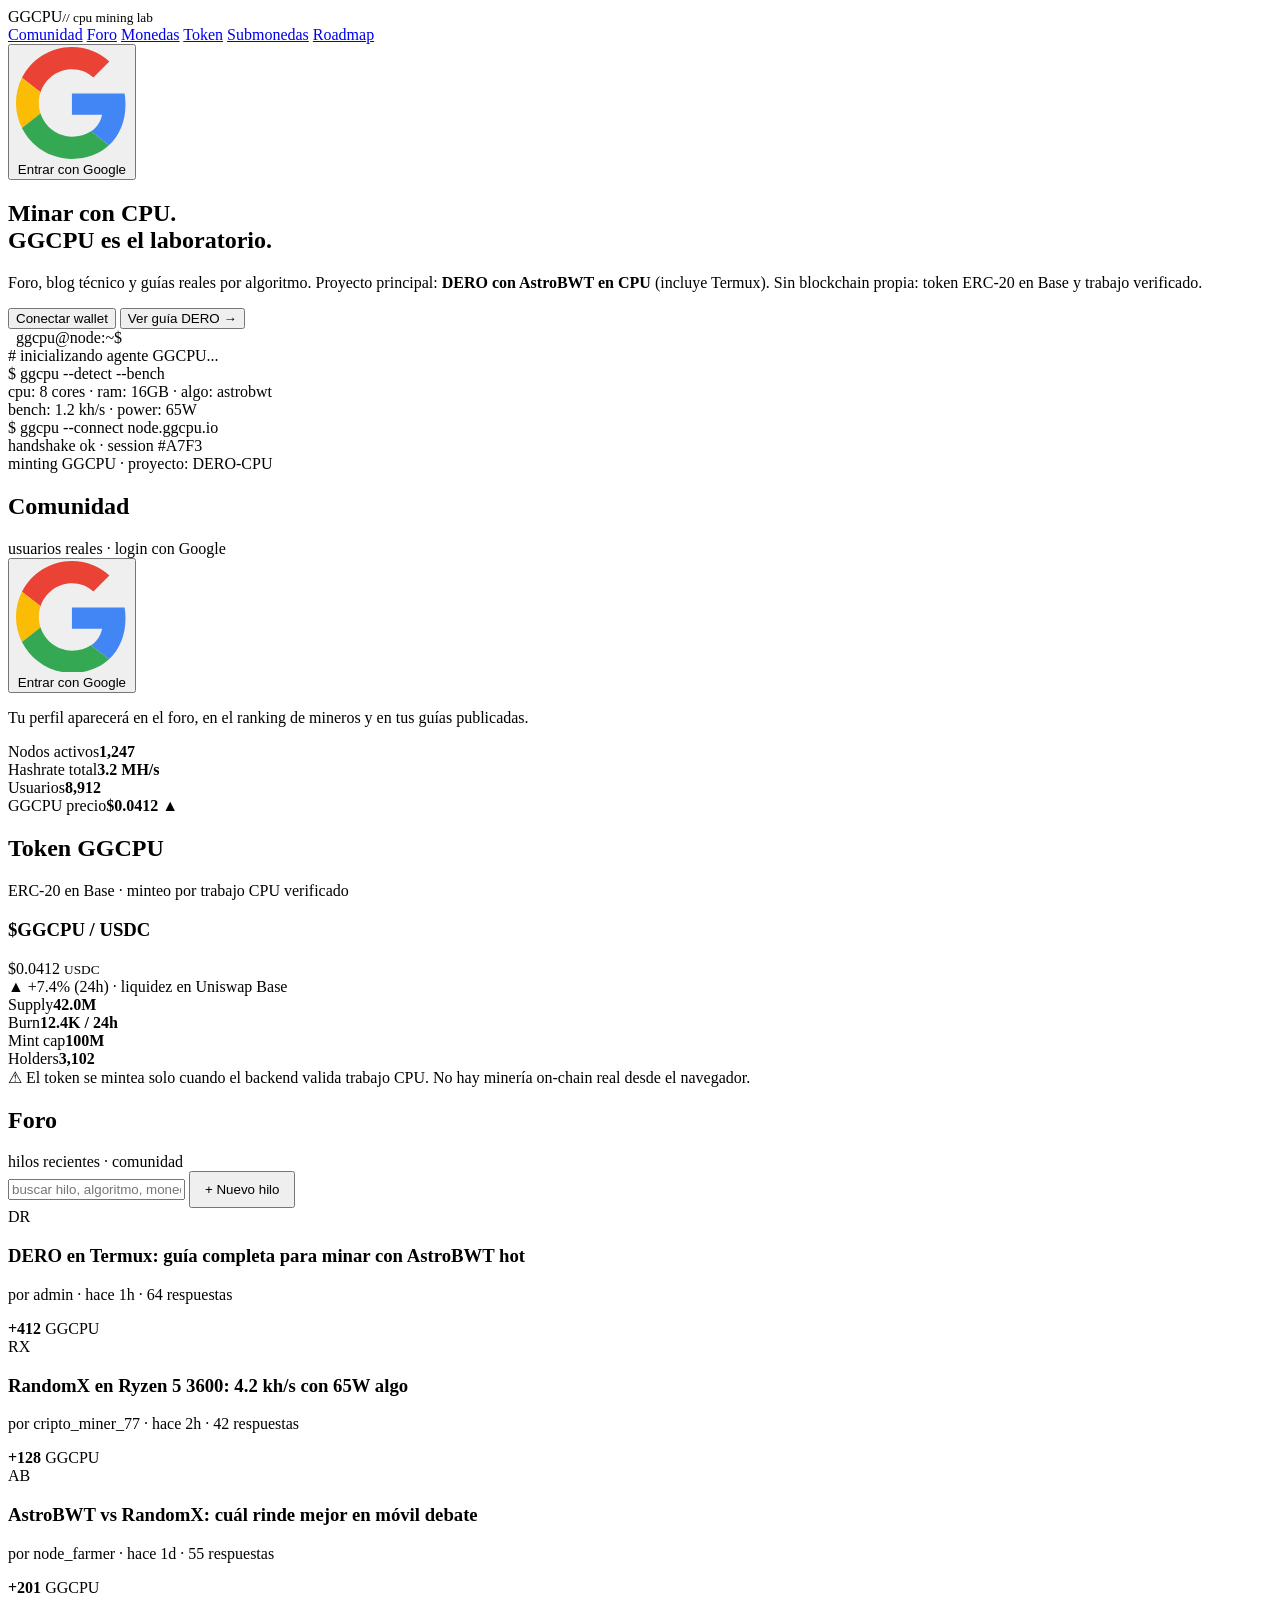
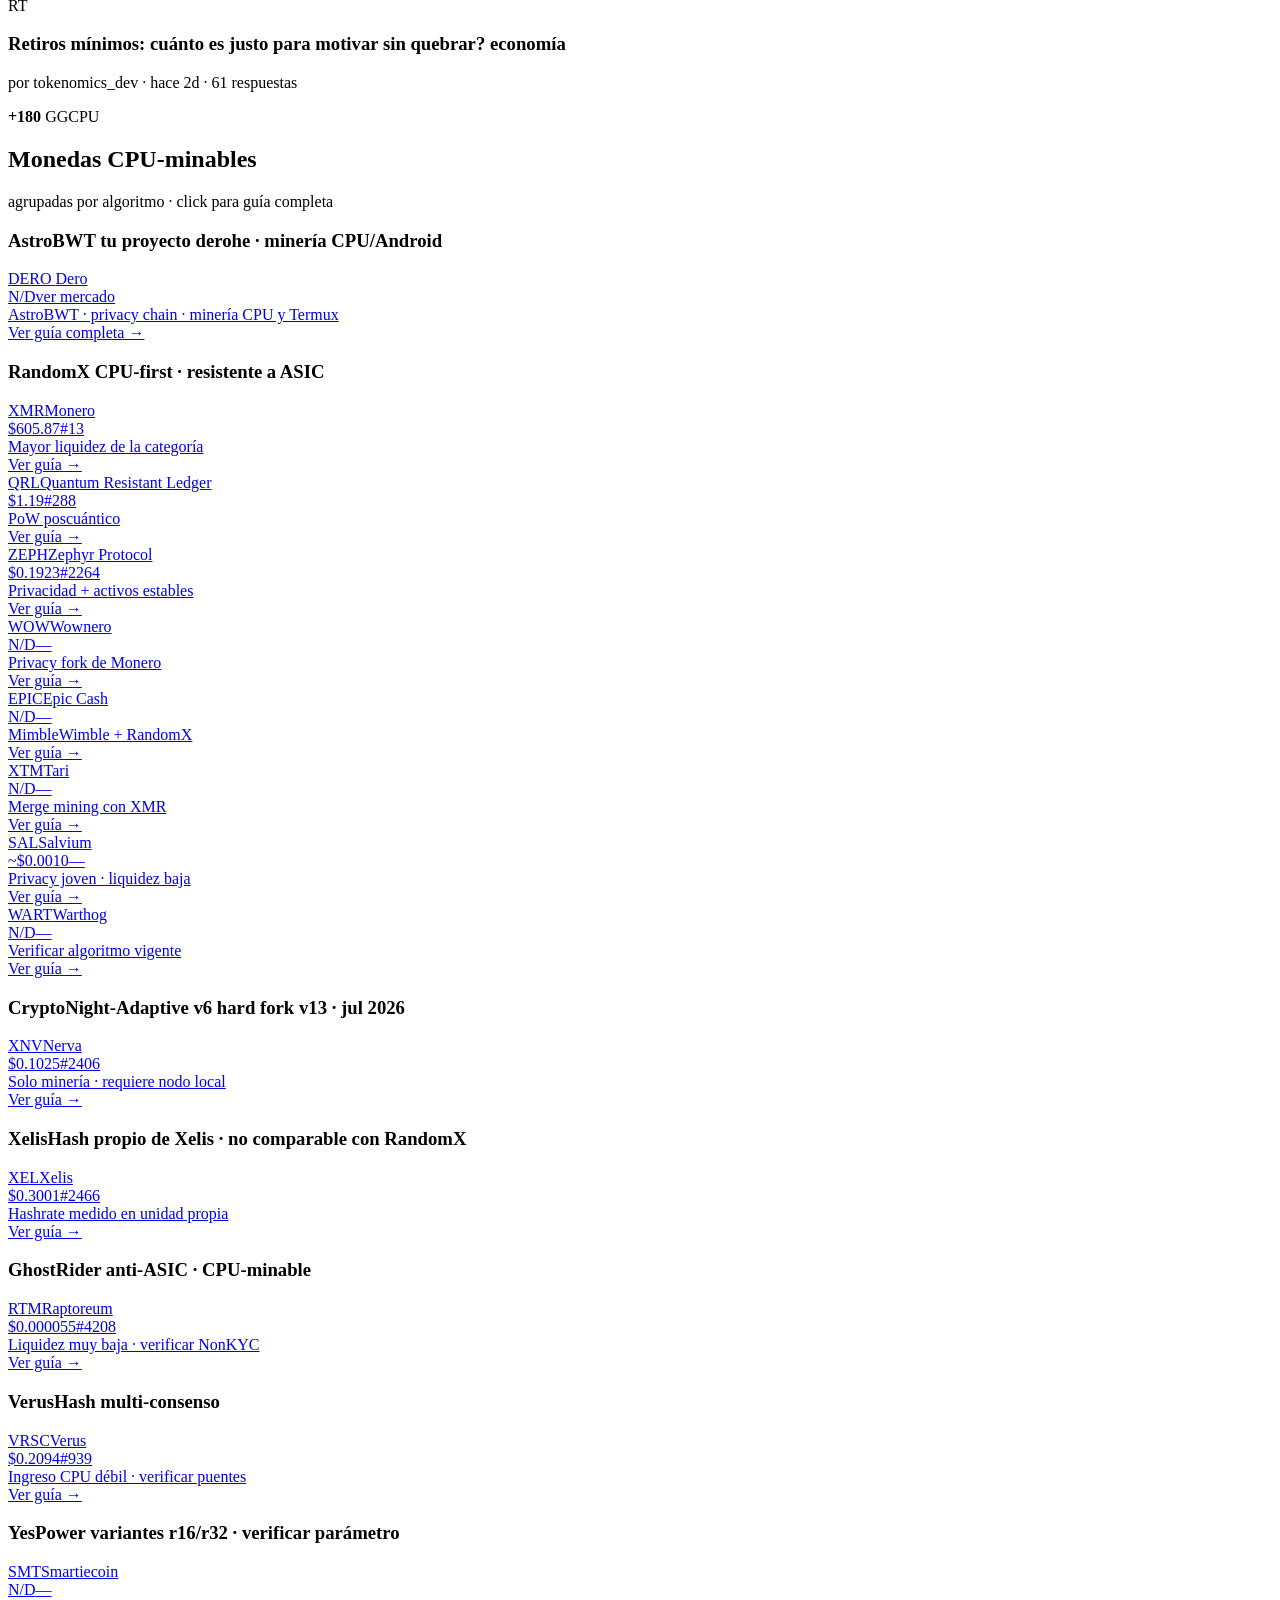
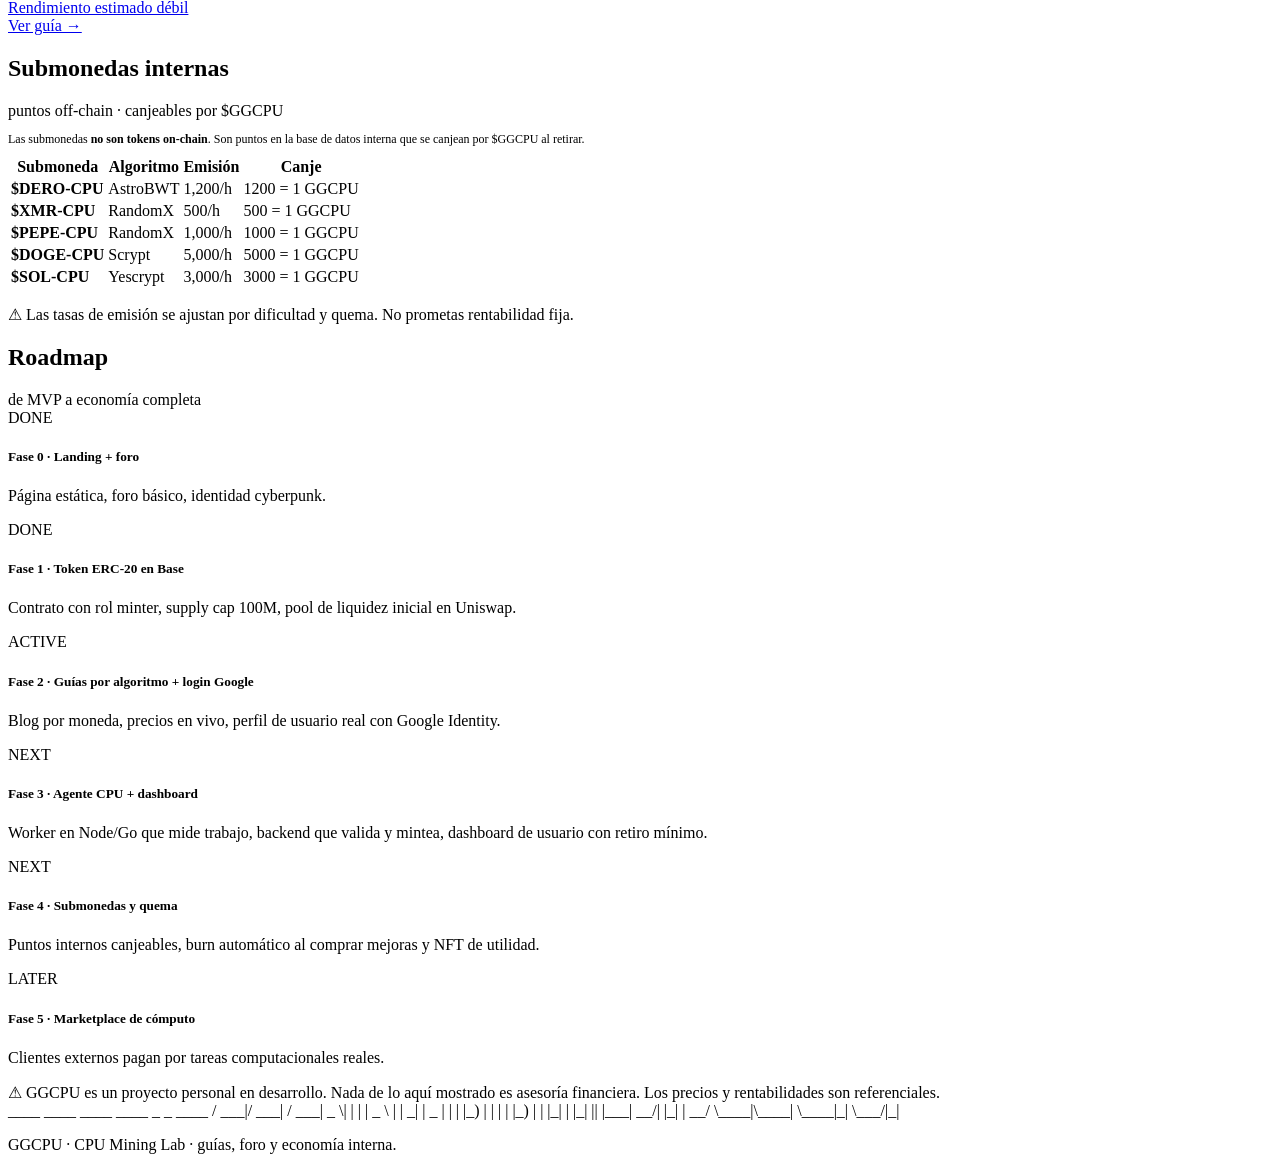
==== commit 14c49845: "Update index.html" ====
--- a/index.html
+++ b/index.html
@@ -3,249 +3,9 @@
 <head>
 <meta charset="UTF-8">
 <meta name="viewport" content="width=device-width, initial-scale=1.0">
-<meta name="description" content="GGCPU · Foro, blog y laboratorio de minería CPU. Token propio, submonedas y algoritmos reales.">
+<meta name="description" content="GGCPU · Foro, blog y laboratorio de minería CPU. Guías reales de DERO, Monero y más algoritmos.">
 <title>GGCPU · CPU Mining Lab & Forum</title>
-<style>
-  *{margin:0;padding:0;box-sizing:border-box}
-  :root{
-    --bg:#05060a;--bg-2:#0a0d14;--panel:#0d1117;--panel-2:#111827;--line:#1f2937;
-    --neon:#00ff9c;--neon-2:#00d4ff;--magenta:#ff2bd6;--amber:#ffb800;
-    --text:#d1fae5;--text-dim:#7a8a99;--text-mute:#4b5563;--danger:#ff3b5c;
-    --radius:6px;--mono:'JetBrains Mono','Fira Code','Courier New',monospace;
-  }
-  html{scroll-behavior:smooth}
-  body{
-    font-family:var(--mono);
-    background:
-      radial-gradient(ellipse at top left, rgba(0,255,156,.06), transparent 40%),
-      radial-gradient(ellipse at bottom right, rgba(255,43,214,.05), transparent 40%),
-      var(--bg);
-    color:var(--text);line-height:1.55;min-height:100vh;overflow-x:hidden;
-  }
-  body::before{
-    content:'';position:fixed;inset:0;pointer-events:none;z-index:9999;
-    background:repeating-linear-gradient(0deg,rgba(0,0,0,.15) 0 1px,transparent 1px 3px);
-    opacity:.35;mix-blend-mode:overlay;
-  }
-  a{color:var(--neon);text-decoration:none}
-  a:hover{text-shadow:0 0 8px var(--neon)}
-
-  /* TOP BAR */
-  .topbar{
-    position:sticky;top:0;z-index:100;background:rgba(5,6,10,.85);
-    backdrop-filter:blur(10px);border-bottom:1px solid var(--line);
-    padding:10px 20px;display:flex;align-items:center;justify-content:space-between;
-    gap:16px;flex-wrap:wrap;
-  }
-  .brand{display:flex;align-items:center;gap:10px;font-weight:700;letter-spacing:1px}
-  .brand .dot{width:10px;height:10px;border-radius:50%;background:var(--neon);
-    box-shadow:0 0 10px var(--neon);animation:pulse 1.6s infinite}
-  @keyframes pulse{0%,100%{opacity:1}50%{opacity:.3}}
-  .brand span{color:var(--neon)}
-  .brand small{color:var(--text-dim);font-weight:400;font-size:.7rem;margin-left:6px}
-  .nav{display:flex;gap:4px;flex-wrap:wrap}
-  .nav a{padding:6px 12px;border:1px solid var(--line);border-radius:var(--radius);
-    color:var(--text-dim);font-size:.78rem;transition:.2s}
-  .nav a:hover,.nav a.active{color:var(--neon);border-color:var(--neon);
-    background:rgba(0,255,156,.05);text-shadow:0 0 6px var(--neon)}
-  .conn{font-size:.72rem;color:var(--text-dim);display:flex;align-items:center;gap:6px}
-  .conn b{color:var(--neon)}
-
-  /* HERO */
-  .hero{max-width:1280px;margin:0 auto;padding:50px 20px 30px;
-    display:grid;grid-template-columns:1.4fr 1fr;gap:30px;align-items:center}
-  @media(max-width:860px){.hero{grid-template-columns:1fr;padding-top:30px}}
-  .hero h1{font-size:clamp(1.8rem,4vw,3rem);line-height:1.1;letter-spacing:-1px;margin-bottom:14px}
-  .hero h1 .glitch{color:var(--neon);position:relative;display:inline-block;
-    text-shadow:0 0 12px rgba(0,255,156,.6)}
-  .hero h1 .glitch::after{content:'GGCPU';position:absolute;left:2px;top:0;color:var(--magenta);
-    opacity:.5;clip-path:inset(0 0 60% 0);animation:glitch 3s infinite}
-  @keyframes glitch{
-    0%,90%,100%{transform:translate(0)}
-    92%{transform:translate(-2px,1px)}
-    94%{transform:translate(2px,-1px)}
-    96%{transform:translate(-1px,-1px)}
-  }
-  .hero p{color:var(--text-dim);max-width:560px;font-size:.9rem;margin-bottom:18px}
-  .hero .cta{display:flex;gap:10px;flex-wrap:wrap}
-  .btn{padding:10px 18px;border-radius:var(--radius);font-family:var(--mono);
-    font-size:.82rem;cursor:pointer;border:1px solid var(--neon);background:transparent;
-    color:var(--neon);transition:.2s;font-weight:600;text-transform:uppercase;letter-spacing:1px}
-  .btn:hover{background:var(--neon);color:#000;box-shadow:0 0 20px rgba(0,255,156,.5)}
-  .btn.ghost{border-color:var(--line);color:var(--text-dim)}
-  .btn.ghost:hover{border-color:var(--neon-2);color:var(--neon-2);background:transparent;box-shadow:none}
-
-  /* TERMINAL */
-  .terminal{background:var(--panel);border:1px solid var(--line);border-radius:var(--radius);
-    overflow:hidden;box-shadow:0 10px 40px rgba(0,0,0,.6)}
-  .terminal-bar{background:var(--panel-2);padding:8px 12px;display:flex;align-items:center;
-    gap:6px;border-bottom:1px solid var(--line);font-size:.7rem;color:var(--text-dim)}
-  .terminal-bar i{width:10px;height:10px;border-radius:50%;display:inline-block}
-  .terminal-bar .r{background:#ff5f56}.terminal-bar .y{background:#ffbd2e}.terminal-bar .g{background:#27c93f}
-  .terminal-body{padding:14px;font-size:.78rem;color:var(--neon);min-height:180px}
-  .terminal-body .c{color:var(--text-dim)}
-  .terminal-body .k{color:var(--neon-2)}
-  .terminal-body .w{color:var(--amber)}
-  .cursor{display:inline-block;width:8px;height:14px;background:var(--neon);
-    animation:blink 1s steps(2) infinite;vertical-align:middle}
-  @keyframes blink{50%{opacity:0}}
-
-  /* LAYOUT */
-  .layout{max-width:1280px;margin:0 auto;padding:20px;
-    display:grid;grid-template-columns:260px 1fr;gap:24px}
-  @media(max-width:960px){.layout{grid-template-columns:1fr}}
-
-  /* SIDEBAR */
-  aside{position:sticky;top:70px;align-self:start;background:var(--panel);
-    border:1px solid var(--line);border-radius:var(--radius);padding:16px;
-    max-height:calc(100vh - 90px);overflow-y:auto}
-  aside h4{font-size:.7rem;text-transform:uppercase;letter-spacing:2px;
-    color:var(--text-mute);margin-bottom:10px;border-bottom:1px dashed var(--line);
-    padding-bottom:6px;margin-top:18px}
-  aside h4:first-child{margin-top:0}
-  aside .stat{display:flex;justify-content:space-between;font-size:.75rem;
-    padding:5px 0;color:var(--text-dim)}
-  aside .stat b{color:var(--neon)}
-  aside .stat .up{color:var(--neon)}
-  aside .stat .down{color:var(--danger)}
-  aside ul{list-style:none;margin-top:8px}
-  aside li{padding:6px 8px;font-size:.78rem;border-radius:4px;cursor:pointer;
-    color:var(--text-dim);transition:.15s}
-  aside li:hover,aside li.active{background:rgba(0,255,156,.08);color:var(--neon)}
-  aside li::before{content:'\25B8 ';color:var(--neon)}
-
-  /* MAIN */
-  main{min-width:0}
-  .section{margin-bottom:40px}
-  .section-head{display:flex;align-items:center;justify-content:space-between;
-    gap:12px;margin-bottom:16px;flex-wrap:wrap}
-  .section-head h2{font-size:1.1rem;letter-spacing:1px;text-transform:uppercase;
-    display:flex;align-items:center;gap:10px}
-  .section-head h2::before{content:'';width:4px;height:18px;background:var(--neon);
-    box-shadow:0 0 8px var(--neon)}
-  .section-head .sub{font-size:.72rem;color:var(--text-mute)}
-
-  /* FORUM */
-  .forum-toolbar{display:flex;gap:8px;margin-bottom:12px;flex-wrap:wrap}
-  .forum-toolbar input{flex:1;min-width:200px;padding:9px 12px;background:var(--panel);
-    border:1px solid var(--line);border-radius:var(--radius);color:var(--text);
-    font-family:var(--mono);font-size:.8rem;outline:none}
-  .forum-toolbar input:focus{border-color:var(--neon);box-shadow:0 0 0 2px rgba(0,255,156,.15)}
-  .thread{display:grid;grid-template-columns:48px 1fr auto;gap:14px;align-items:center;
-    background:var(--panel);border:1px solid var(--line);border-radius:var(--radius);
-    padding:12px 14px;margin-bottom:8px;transition:.2s;cursor:pointer}
-  .thread:hover{border-color:var(--neon);background:var(--panel-2);transform:translateX(3px)}
-  .thread .avatar{width:40px;height:40px;border-radius:var(--radius);
-    background:linear-gradient(135deg,var(--neon),var(--neon-2));
-    display:flex;align-items:center;justify-content:center;
-    font-weight:700;color:#000;font-size:.9rem}
-  .thread .info h3{font-size:.88rem;font-weight:600;margin-bottom:3px}
-  .thread .info h3 .tag{font-size:.62rem;padding:1px 6px;border-radius:3px;margin-left:6px;
-    background:rgba(0,212,255,.15);color:var(--neon-2);font-weight:600;
-    text-transform:uppercase;letter-spacing:.5px;vertical-align:middle}
-  .thread .info h3 .tag.hot{background:rgba(255,43,214,.15);color:var(--magenta)}
-  .thread .info p{font-size:.72rem;color:var(--text-mute)}
-  .thread .meta{text-align:right;font-size:.7rem;color:var(--text-dim)}
-  .thread .meta b{color:var(--neon);display:block}
-
-  /* ALGO ACCORDION */
-  .algo{background:var(--panel);border:1px solid var(--line);border-radius:var(--radius);
-    margin-bottom:8px;overflow:hidden}
-  .algo summary{padding:14px 16px;cursor:pointer;list-style:none;display:flex;
-    align-items:center;justify-content:space-between;gap:12px;
-    font-size:.85rem;font-weight:600;transition:.2s}
-  .algo summary::-webkit-details-marker{display:none}
-  .algo summary:hover{background:var(--panel-2);color:var(--neon)}
-  .algo summary .arrow{transition:.3s;color:var(--neon);font-size:1rem}
-  .algo[open] summary .arrow{transform:rotate(90deg)}
-  .algo summary .badge{font-size:.62rem;padding:2px 8px;border-radius:50px;
-    margin-left:8px;background:rgba(0,255,156,.1);color:var(--neon);
-    border:1px solid rgba(0,255,156,.3);font-weight:600;letter-spacing:.5px}
-  .algo summary .hash{font-size:.68rem;color:var(--text-mute);font-weight:400;margin-left:auto}
-  .algo-body{padding:0 16px 16px;font-size:.78rem;color:var(--text-dim);
-    border-top:1px solid var(--line)}
-  .algo-body p{margin:12px 0 8px}
-  .algo-body table{width:100%;border-collapse:collapse;margin:10px 0;font-size:.72rem}
-  .algo-body th,.algo-body td{text-align:left;padding:6px 8px;
-    border-bottom:1px solid var(--line)}
-  .algo-body th{color:var(--text-mute);font-weight:600;text-transform:uppercase;
-    font-size:.65rem;letter-spacing:1px}
-  .algo-body td b{color:var(--neon)}
-  .algo-body td .neg{color:var(--danger)}
-  .algo-body .links{display:flex;gap:6px;flex-wrap:wrap;margin-top:10px}
-  .algo-body .links a{font-size:.68rem;padding:4px 10px;border:1px solid var(--line);
-    border-radius:4px;color:var(--neon-2);transition:.2s}
-  .algo-body .links a:hover{border-color:var(--neon-2);background:rgba(0,212,255,.08)}
-  .warn{font-size:.72rem;padding:8px 12px;border-left:3px solid var(--amber);
-    background:rgba(255,184,0,.05);color:var(--amber);margin-top:10px;
-    border-radius:0 4px 4px 0}
-  .warn-danger{border-left-color:var(--danger);background:rgba(255,59,92,.06);color:#ff8fa3}
-
-  /* TOKEN CARD */
-  .token-card{background:linear-gradient(135deg,rgba(0,255,156,.08),rgba(255,43,214,.05));
-    border:1px solid rgba(0,255,156,.3);border-radius:var(--radius);padding:18px;
-    margin-bottom:16px;position:relative;overflow:hidden}
-  .token-card::before{content:'GGCPU';position:absolute;right:-10px;bottom:-30px;
-    font-size:6rem;font-weight:900;color:rgba(0,255,156,.04);letter-spacing:-6px;
-    pointer-events:none}
-  .token-card .row{display:flex;justify-content:space-between;align-items:baseline;
-    gap:10px;flex-wrap:wrap}
-  .token-card h3{font-size:1rem;letter-spacing:1px}
-  .token-card .price{font-size:1.6rem;color:var(--neon);font-weight:700;
-    text-shadow:0 0 10px rgba(0,255,156,.4)}
-  .token-card .price small{font-size:.7rem;color:var(--text-dim);font-weight:400}
-  .token-card .delta{font-size:.75rem;color:var(--neon)}
-  .token-card .stats{display:grid;grid-template-columns:repeat(auto-fit,minmax(110px,1fr));
-    gap:10px;margin-top:14px;position:relative;z-index:1}
-  .token-card .stats div{background:rgba(0,0,0,.3);padding:8px 10px;
-    border-radius:4px;border:1px solid var(--line)}
-  .token-card .stats span{display:block;font-size:.62rem;color:var(--text-mute);
-    text-transform:uppercase;letter-spacing:1px}
-  .token-card .stats b{color:var(--text);font-size:.85rem}
-
-  /* CARDS / SUBMONEDAS / ROADMAP */
-  .grid-2{display:grid;grid-template-columns:1fr 1fr;gap:12px}
-  @media(max-width:700px){.grid-2{grid-template-columns:1fr}}
-  .card{background:var(--panel);border:1px solid var(--line);border-radius:var(--radius);
-    padding:14px}
-  .card h4{font-size:.8rem;margin-bottom:8px;color:var(--neon-2);letter-spacing:1px;
-    text-transform:uppercase}
-  .card ul{list-style:none;font-size:.75rem;color:var(--text-dim)}
-  .card li{padding:4px 0;border-bottom:1px dashed rgba(31,41,55,.6)}
-  .card li:last-child{border:0}
-  .card li b{color:var(--text)}
-  .card li .pct{float:right;color:var(--neon);font-size:.7rem}
-
-  .sub-table{width:100%;border-collapse:collapse;font-size:.75rem;margin-top:8px}
-  .sub-table th,.sub-table td{text-align:left;padding:8px 10px;
-    border-bottom:1px solid var(--line)}
-  .sub-table th{color:var(--text-mute);font-size:.65rem;text-transform:uppercase;
-    letter-spacing:1px;font-weight:600}
-  .sub-table td b{color:var(--neon)}
-  .sub-table tr:hover{background:rgba(0,255,156,.03)}
-
-  .roadmap{display:grid;gap:10px}
-  .phase{background:var(--panel);border:1px solid var(--line);border-left:3px solid var(--line);
-    border-radius:var(--radius);padding:12px 14px;transition:.2s}
-  .phase.done{border-left-color:var(--neon)}
-  .phase.active{border-left-color:var(--amber)}
-  .phase h5{font-size:.8rem;margin-bottom:4px;color:var(--text)}
-  .phase p{font-size:.72rem;color:var(--text-dim)}
-  .phase .status{font-size:.62rem;font-weight:600;letter-spacing:1px;
-    padding:2px 8px;border-radius:50px;float:right}
-  .phase.done .status{background:rgba(0,255,156,.15);color:var(--neon)}
-  .phase.active .status{background:rgba(255,184,0,.15);color:var(--amber)}
-  .phase:not(.done):not(.active) .status{background:rgba(122,138,153,.15);color:var(--text-dim)}
-
-  /* FOOTER */
-  footer{max-width:1280px;margin:40px auto 20px;padding:20px;text-align:center;
-    border-top:1px solid var(--line);color:var(--text-mute);font-size:.72rem}
-  footer .ascii{color:var(--neon);font-size:.65rem;line-height:1.2;
-    margin-bottom:10px;opacity:.6;white-space:pre;font-family:var(--mono)}
-  .warn-global{max-width:1280px;margin:0 auto 20px;padding:10px 16px;
-    background:rgba(255,59,92,.06);border-left:3px solid var(--danger);
-    color:#ff8fa3;font-size:.75rem;border-radius:0 4px 4px 0}
-</style>
+<link rel="stylesheet" href="styles.css">
 </head>
 <body>
 
@@ -256,23 +16,34 @@
     <span>GGCPU</span><small>// cpu mining lab</small>
   </div>
   <nav class="nav">
-    <a href="#foro" class="active">Foro</a>
-    <a href="#blog">Blog CPU</a>
+    <a href="#comunidad" class="active">Comunidad</a>
+    <a href="#foro">Foro</a>
+    <a href="#monedas">Monedas</a>
     <a href="#token">Token</a>
     <a href="#submonedas">Submonedas</a>
     <a href="#roadmap">Roadmap</a>
   </nav>
-  <div class="conn">&#9679; nodo: <b>online</b> &middot; ping 12ms</div>
+  <div class="user-area">
+    <button class="btn-login" id="btnLogin">
+      <svg viewBox="0 0 48 48"><path fill="#EA4335" d="M24 9.5c3.54 0 6.71 1.22 9.21 3.6l6.85-6.85C35.9 2.38 30.47 0 24 0 14.62 0 6.51 5.38 2.56 13.22l7.98 6.19C12.43 13.72 17.74 9.5 24 9.5z"/><path fill="#4285F4" d="M46.98 24.55c0-1.57-.15-3.09-.38-4.55H24v9.02h12.94c-.58 2.96-2.26 5.48-4.78 7.18l7.73 6c4.51-4.18 7.09-10.36 7.09-17.65z"/><path fill="#FBBC05" d="M10.53 28.59c-.48-1.45-.76-2.99-.76-4.59s.27-3.14.76-4.59l-7.98-6.19C.92 16.46 0 20.12 0 24c0 3.88.92 7.54 2.56 10.78l7.97-6.19z"/><path fill="#34A853" d="M24 48c6.48 0 11.93-2.13 15.89-5.81l-7.73-6c-2.15 1.45-4.92 2.3-8.16 2.3-6.26 0-11.57-4.22-13.47-9.91l-7.98 6.19C6.51 42.62 14.62 48 24 48z"/></svg>
+      <span>Entrar con Google</span>
+    </button>
+    <div class="user-profile" id="userProfile" hidden>
+      <img id="userAvatar" class="user-avatar" alt="avatar">
+      <span id="userName" class="user-name"></span>
+      <button id="btnLogout" class="btn ghost" style="padding:5px 10px;font-size:.65rem">Salir</button>
+    </div>
+  </div>
 </div>
 
 <!-- HERO -->
 <section class="hero">
   <div>
     <h1>Minar con CPU.<br><span class="glitch">GGCPU</span> es el laboratorio.</h1>
-    <p>Foro, blog t&eacute;cnico y econom&iacute;a interna. Algoritmos reales, precios reales, submonedas propias. Sin blockchain propia: token ERC-20 en Base y trabajo verificado en el navegador.</p>
+    <p>Foro, blog técnico y guías reales por algoritmo. Proyecto principal: <b>DERO con AstroBWT en CPU</b> (incluye Termux). Sin blockchain propia: token ERC-20 en Base y trabajo verificado.</p>
     <div class="cta">
       <button class="btn">Conectar wallet</button>
-      <button class="btn ghost">Descargar agente</button>
+      <button class="btn ghost">Ver guía DERO →</button>
     </div>
   </div>
   <div class="terminal">
@@ -283,50 +54,46 @@
     <div class="terminal-body">
       <div class="c"># inicializando agente GGCPU...</div>
       <div><span class="k">$</span> ggcpu --detect --bench</div>
-      <div>cpu: <span class="w">8 cores</span> &middot; ram: <span class="w">16GB</span> &middot; algo: <span class="k">randomx</span></div>
+      <div>cpu: <span class="w">8 cores</span> &middot; ram: <span class="w">16GB</span> &middot; algo: <span class="k">astrobwt</span></div>
       <div>bench: <span class="w">1.2 kh/s</span> &middot; power: <span class="w">65W</span></div>
       <div><span class="k">$</span> ggcpu --connect node.ggcpu.io</div>
       <div>handshake ok &middot; session <span class="w">#A7F3</span></div>
-      <div>minting <span class="k">GGCPU</span> &middot; submoneda: <span class="w">$PEPE-CPU</span></div>
+      <div>minting <span class="k">GGCPU</span> &middot; proyecto: <span class="w">DERO-CPU</span></div>
       <div class="cursor"></div>
     </div>
   </div>
 </section>
 
-<!-- LAYOUT -->
 <div class="layout">
-
-  <!-- SIDEBAR -->
-  <aside>
-    <h4>Network</h4>
-    <div class="stat"><span>Nodos activos</span><b>1,247</b></div>
-    <div class="stat"><span>Hashrate total</span><b>3.2 MH/s</b></div>
-    <div class="stat"><span>Usuarios</span><b>8,912</b></div>
-    <div class="stat"><span>GGCPU precio</span><b class="up">$0.0412 &#9650;</b></div>
-    <div class="stat"><span>Burn 24h</span><b>12,400</b></div>
-
-    <h4>Submonedas</h4>
-    <ul>
-      <li class="active">$PEPE-CPU</li>
-      <li>$DOGE-CPU</li>
-      <li>$XMR-CPU</li>
-      <li>$BTC-CPU</li>
-      <li>$SOL-CPU</li>
-    </ul>
-
-    <h4>Algoritmos</h4>
-    <ul>
-      <li>RandomX (XMR)</li>
-      <li>Yespower (BTC)</li>
-      <li>KawPow (RVN)</li>
-      <li>Autolykos2 (ERG)</li>
-      <li>Scrypt (LTC)</li>
-      <li>Yescrypt</li>
-    </ul>
-  </aside>
-
-  <!-- MAIN -->
   <main>
+
+    <!-- COMUNIDAD (ex-Network) -->
+    <section class="section" id="comunidad">
+      <div class="section-head">
+        <h2>Comunidad</h2>
+        <span class="sub">usuarios reales · login con Google</span>
+      </div>
+      <div class="community-bar">
+        <div class="community-login">
+          <button class="btn-login" id="btnLogin2">
+            <svg viewBox="0 0 48 48"><path fill="#EA4335" d="M24 9.5c3.54 0 6.71 1.22 9.21 3.6l6.85-6.85C35.9 2.38 30.47 0 24 0 14.62 0 6.51 5.38 2.56 13.22l7.98 6.19C12.43 13.72 17.74 9.5 24 9.5z"/><path fill="#4285F4" d="M46.98 24.55c0-1.57-.15-3.09-.38-4.55H24v9.02h12.94c-.58 2.96-2.26 5.48-4.78 7.18l7.73 6c4.51-4.18 7.09-10.36 7.09-17.65z"/><path fill="#FBBC05" d="M10.53 28.59c-.48-1.45-.76-2.99-.76-4.59s.27-3.14.76-4.59l-7.98-6.19C.92 16.46 0 20.12 0 24c0 3.88.92 7.54 2.56 10.78l7.97-6.19z"/><path fill="#34A853" d="M24 48c6.48 0 11.93-2.13 15.89-5.81l-7.73-6c-2.15 1.45-4.92 2.3-8.16 2.3-6.26 0-11.57-4.22-13.47-9.91l-7.98 6.19C6.51 42.62 14.62 48 24 48z"/></svg>
+            <span>Entrar con Google</span>
+          </button>
+          <div class="user-profile" id="userProfile2" hidden>
+            <img id="userAvatar2" class="user-avatar" alt="avatar">
+            <span id="userName2" class="user-name"></span>
+            <button id="btnLogout2" class="btn ghost" style="padding:5px 10px;font-size:.65rem">Salir</button>
+          </div>
+          <p class="community-hint">Tu perfil aparecerá en el foro, en el ranking de mineros y en tus guías publicadas.</p>
+        </div>
+        <div class="community-stats">
+          <div><span>Nodos activos</span><b>1,247</b></div>
+          <div><span>Hashrate total</span><b>3.2 MH/s</b></div>
+          <div><span>Usuarios</span><b>8,912</b></div>
+          <div><span>GGCPU precio</span><b class="up">$0.0412 ▲</b></div>
+        </div>
+      </div>
+    </section>
 
     <!-- TOKEN -->
     <section class="section" id="token">
@@ -339,7 +106,7 @@
           <h3>$GGCPU / USDC</h3>
           <div class="price">$0.0412 <small>USDC</small></div>
         </div>
-        <div class="delta">&#9650; +7.4% (24h) &middot; liquidez en Uniswap Base</div>
+        <div class="delta">▲ +7.4% (24h) &middot; liquidez en Uniswap Base</div>
         <div class="stats">
           <div><span>Supply</span><b>42.0M</b></div>
           <div><span>Burn</span><b>12.4K / 24h</b></div>
@@ -348,7 +115,7 @@
         </div>
       </div>
       <div class="warn">
-        &#9888; El token se mintea solo cuando el backend valida trabajo CPU. No hay miner&iacute;a on-chain real desde el navegador: ser&iacute;a insegura y abusable. El &quot;minado&quot; es la capa de juego; el valor viene del burn y la utilidad.
+        ⚠ El token se mintea solo cuando el backend valida trabajo CPU. No hay minería on-chain real desde el navegador.
       </div>
     </section>
 
@@ -363,226 +130,204 @@
         <button class="btn ghost" style="padding:9px 14px">+ Nuevo hilo</button>
       </div>
       <div id="threads">
+        <div class="thread" data-tags="dero astrobwt termux tutorial">
+          <div class="avatar">DR</div>
+          <div class="info">
+            <h3>DERO en Termux: guía completa para minar con AstroBWT <span class="tag hot">hot</span></h3>
+            <p>por admin &middot; hace 1h &middot; 64 respuestas</p>
+          </div>
+          <div class="meta"><b>+412</b> GGCPU</div>
+        </div>
         <div class="thread" data-tags="randomx xmr cpu ryzen">
           <div class="avatar">RX</div>
           <div class="info">
-            <h3>RandomX en Ryzen 5 3600: 4.2 kh/s con 65W <span class="tag hot">hot</span></h3>
+            <h3>RandomX en Ryzen 5 3600: 4.2 kh/s con 65W <span class="tag">algo</span></h3>
             <p>por cripto_miner_77 &middot; hace 2h &middot; 42 respuestas</p>
           </div>
           <div class="meta"><b>+128</b> GGCPU</div>
         </div>
-        <div class="thread" data-tags="yespower btc cpu vieja">
-          <div class="avatar">YP</div>
+        <div class="thread" data-tags="astrobwt dero hardware celular">
+          <div class="avatar">AB</div>
           <div class="info">
-            <h3>Yespower sigue siendo rentable en CPU viejas? <span class="tag">algo</span></h3>
-            <p>por old_pc_king &middot; hace 5h &middot; 18 respuestas</p>
-          </div>
-          <div class="meta"><b>+64</b> GGCPU</div>
-        </div>
-        <div class="thread" data-tags="submoneda pepe tutorial">
-          <div class="avatar">PP</div>
-          <div class="info">
-            <h3>C&oacute;mo minar $PEPE-CPU dentro de GGCPU <span class="tag">tutorial</span></h3>
-            <p>por admin &middot; hace 1d &middot; 91 respuestas</p>
-          </div>
-          <div class="meta"><b>+312</b> GGCPU</div>
-        </div>
-        <div class="thread" data-tags="hardware celular nodo viejo">
-          <div class="avatar">MO</div>
-          <div class="info">
-            <h3>Celulares viejos como nodos: vale la pena? <span class="tag">debate</span></h3>
+            <h3>AstroBWT vs RandomX: cuál rinde mejor en móvil <span class="tag">debate</span></h3>
             <p>por node_farmer &middot; hace 1d &middot; 55 respuestas</p>
           </div>
           <div class="meta"><b>+201</b> GGCPU</div>
         </div>
-        <div class="thread" data-tags="kawpow gpu cpu rvn">
-          <div class="avatar">KP</div>
-          <div class="info">
-            <h3>KawPow en CPU: por qu&eacute; no rinde y c&oacute;mo lo usamos en el juego <span class="tag">algo</span></h3>
-            <p>por hashrate_ghost &middot; hace 2d &middot; 33 respuestas</p>
-          </div>
-          <div class="meta"><b>+97</b> GGCPU</div>
-        </div>
-        <div class="thread" data-tags="autolykos2 erg cpu">
-          <div class="avatar">AL</div>
-          <div class="info">
-            <h3>Autolykos2 en Ergo: benchmarks reales con 12 CPUs <span class="tag hot">hot</span></h3>
-            <p>por bench_master &middot; hace 2d &middot; 76 respuestas</p>
-          </div>
-          <div class="meta"><b>+245</b> GGCPU</div>
-        </div>
         <div class="thread" data-tags="retiro faucet minimo pago">
           <div class="avatar">RT</div>
           <div class="info">
-            <h3>Retiros m&iacute;nimos: cu&aacute;nto es justo para motivar sin quebrar? <span class="tag">econom&iacute;a</span></h3>
-            <p>por tokenomics_dev &middot; hace 3d &middot; 61 respuestas</p>
+            <h3>Retiros mínimos: cuánto es justo para motivar sin quebrar? <span class="tag">economía</span></h3>
+            <p>por tokenomics_dev &middot; hace 2d &middot; 61 respuestas</p>
           </div>
           <div class="meta"><b>+180</b> GGCPU</div>
         </div>
       </div>
     </section>
 
-    <!-- BLOG ALGORITMOS -->
-    <section class="section" id="blog">
-      <div class="section-head">
-        <h2>Blog CPU &middot; Algoritmos</h2>
-        <span class="sub">datos reales &middot; fuentes oficiales</span>
+    <!-- MONEDAS AGRUPADAS POR ALGORITMO -->
+    <section class="section" id="monedas">
+      <div class="section-head">
+        <h2>Monedas CPU-minables</h2>
+        <span class="sub">agrupadas por algoritmo · click para guía completa</span>
+      </div>
+
+      <!-- AstroBWT (TU PROYECTO PRINCIPAL) -->
+      <div class="algo-group">
+        <h3 class="algo-title">AstroBWT <span class="badge-main">tu proyecto</span> <span class="algo-note">derohe · minería CPU/Android</span></h3>
+        <div class="coin-grid">
+          <a href="blog/dero.html" class="coin-card featured">
+            <div class="coin-header">
+              <span class="coin-ticker">DERO</span>
+              <span class="coin-name">Dero</span>
+            </div>
+            <div class="coin-price"><span class="price-value" data-cg="dero">N/D</span><span class="delta">ver mercado</span></div>
+            <div class="coin-note">AstroBWT · privacy chain · minería CPU y Termux</div>
+            <span class="coin-cta">Ver guía completa →</span>
+          </a>
+        </div>
       </div>
 
       <!-- RandomX -->
-      <details class="algo" open>
-        <summary>
-          <span>RandomX <span class="badge">XMR</span></span>
-          <span class="hash">1.2 &ndash; 6.8 kh/s &middot; CPU</span>
-          <span class="arrow">&#9656;</span>
-        </summary>
-        <div class="algo-body">
-          <p>Algoritmo de Monero dise&ntilde;ado para resistir ASIC y favorecer CPU. Usa memoria RAM (2MB por hilo) y ejecuta c&oacute;digo aleatorio. Es el rey de la miner&iacute;a CPU en 2026.</p>
-          <table>
-            <tr><th>CPU</th><th>Hashrate</th><th>Consumo</th><th>XMR/d&iacute;a*</th></tr>
-            <tr><td>Ryzen 5 3600</td><td>4.2 kh/s</td><td>65W</td><td><b>~0.0009</b></td></tr>
-            <tr><td>Ryzen 7 5800X</td><td>6.8 kh/s</td><td>95W</td><td><b>~0.0014</b></td></tr>
-            <tr><td>Intel i5-10400</td><td>3.1 kh/s</td><td>55W</td><td><b>~0.0006</b></td></tr>
-            <tr><td>Xeon E5-2670</td><td>5.5 kh/s</td><td>115W</td><td><b>~0.0011</b></td></tr>
-          </table>
-          <p class="warn">*Rentabilidad bruta a precio XMR $180 y dificultad actual. Resta electricidad (ej. 65W &times; 24h &times; $0.15/kWh = $0.23/d&iacute;a). En muchos casos el margen es negativo: por eso GGCPU paga en token interno, no en XMR real.</p>
-          <div class="links">
-            <a href="https://www.getmonero.org/resources/moneropedia/randomx.html" target="_blank" rel="noopener">docs oficiales</a>
-            <a href="https://xmrig.com/benchmark" target="_blank" rel="noopener">benchmarks XMRig</a>
-            <a href="https://miningpoolstats.stream/monero" target="_blank" rel="noopener">pools</a>
-          </div>
-        </div>
-      </details>
-
-      <!-- Yespower -->
-      <details class="algo">
-        <summary>
-          <span>Yespower <span class="badge">BTC</span></span>
-          <span class="hash">0.8 &ndash; 2.5 kh/s &middot; CPU</span>
-          <span class="arrow">&#9656;</span>
-        </summary>
-        <div class="algo-body">
-          <p>Algoritmo usado por cadenas peque&ntilde;as derivadas de Bitcoin. Dise&ntilde;ado para CPU, resistente a ASIC. Popular en faucets y proyectos como GGCPU por su bajo consumo.</p>
-          <table>
-            <tr><th>CPU</th><th>Hashrate</th><th>Consumo</th><th>Valor/d&iacute;a*</th></tr>
-            <tr><td>Ryzen 5 3600</td><td>2.1 kh/s</td><td>50W</td><td><b>~$0.04</b></td></tr>
-            <tr><td>Intel i3-9100</td><td>1.1 kh/s</td><td>35W</td><td><b>~$0.02</b></td></tr>
-          </table>
-          <p class="warn">&#9888; Yespower tiene muchas variantes (r16, r32, yescrypt). Verifica siempre el par&aacute;metro exacto en la pool antes de configurar el minero.</p>
-          <div class="links">
-            <a href="https://github.com/jgarzik/yespower" target="_blank" rel="noopener">repo oficial</a>
-            <a href="https://miningpoolstats.stream/" target="_blank" rel="noopener">pool stats</a>
-          </div>
-        </div>
-      </details>
-
-      <!-- KawPow -->
-      <details class="algo">
-        <summary>
-          <span>KawPow <span class="badge">RVN</span></span>
-          <span class="hash">~0.4 MH/s CPU &middot; GPU-first</span>
-          <span class="arrow">&#9656;</span>
-        </summary>
-        <div class="algo-body">
-          <p>Algoritmo de Ravencoin. Aunque est&aacute; pensado para GPU, funciona en CPU con hashrate muy bajo. En GGCPU se usa como &quot;algoritmo de juego&quot; con recompensas internas, no para minar RVN real.</p>
-          <table>
-            <tr><th>Hardware</th><th>Hashrate</th><th>Consumo</th><th>Nota</th></tr>
-            <tr><td>Ryzen 5 3600</td><td>~0.4 MH/s</td><td>80W</td><td><span class="neg">no rentable real</span></td></tr>
-            <tr><td>RTX 3060</td><td>~12 MH/s</td><td>110W</td><td>GPU &middot; no CPU</td></tr>
-          </table>
-          <p class="warn">&#9888; Si el objetivo es CPU pura, KawPow no es competitivo. Se incluye aqu&iacute; solo por transparencia y para el modo &quot;algoritmo de juego&quot;.</p>
-          <div class="links">
-            <a href="https://www.ravencoin.org/" target="_blank" rel="noopener">ravencoin.org</a>
-            <a href="https://miningpoolstats.stream/ravencoin" target="_blank" rel="noopener">pools RVN</a>
-          </div>
-        </div>
-      </details>
-
-      <!-- Autolykos2 -->
-      <details class="algo">
-        <summary>
-          <span>Autolykos2 <span class="badge">ERG</span></span>
-          <span class="hash">15 &ndash; 90 kh/s &middot; CPU/GPU</span>
-          <span class="arrow">&#9656;</span>
-        </summary>
-        <div class="algo-body">
-          <p>Algoritmo de Ergo, memory-hard, resistente a ASIC. En CPU funciona decentemente para equipos con buena RAM. Es una de las alternativas m&aacute;s honestas para miner&iacute;a CPU/GPU mixta.</p>
-          <table>
-            <tr><th>CPU</th><th>Hashrate</th><th>Consumo</th><th>ERG/d&iacute;a*</th></tr>
-            <tr><td>Ryzen 5 3600</td><td>~55 kh/s</td><td>70W</td><td><b>~0.004</b></td></tr>
-            <tr><td>Ryzen 9 5900X</td><td>~95 kh/s</td><td>120W</td><td><b>~0.007</b></td></tr>
-          </table>
-          <p class="warn">*Valores brutos a dificultad y precio ERG actuales. Verifica con tu propio benchmark: los datos var&iacute;an por RAM y ajustes.</p>
-          <div class="links">
-            <a href="https://ergoplatform.org/" target="_blank" rel="noopener">ergoplatform.org</a>
-            <a href="https://miningpoolstats.stream/ergo" target="_blank" rel="noopener">pools ERG</a>
-            <a href="https://github.com/ergoplatform/ergo" target="_blank" rel="noopener">github</a>
-          </div>
-        </div>
-      </details>
-
-      <!-- Scrypt -->
-      <details class="algo">
-        <summary>
-          <span>Scrypt <span class="badge">LTC</span></span>
-          <span class="hash">30 &ndash; 200 kh/s &middot; CPU d&eacute;bil</span>
-          <span class="arrow">&#9656;</span>
-        </summary>
-        <div class="algo-body">
-          <p>Algoritmo cl&aacute;sico de Litecoin y Dogecoin. Hoy dominado por ASIC; en CPU el hashrate es simb&oacute;lico. Se incluye por valor educativo y porque algunas cadenas peque&ntilde;as lo siguen usando.</p>
-          <table>
-            <tr><th>CPU</th><th>Hashrate</th><th>Consumo</th><th>Nota</th></tr>
-            <tr><td>Ryzen 5 3600</td><td>~80 kh/s</td><td>60W</td><td><span class="neg">no rentable</span></td></tr>
-          </table>
-          <p class="warn">&#9888; Para CPU pura, Scrypt est&aacute; muerto. Solo tiene sentido como ejercicio t&eacute;cnico o en cadenas nuevas con dificultad baja.</p>
-          <div class="links">
-            <a href="https://litecoin.org/" target="_blank" rel="noopener">litecoin.org</a>
-            <a href="https://miningpoolstats.stream/litecoin" target="_blank" rel="noopener">pools LTC</a>
-          </div>
-        </div>
-      </details>
-
-      <!-- Yescrypt -->
-      <details class="algo">
-        <summary>
-          <span>Yescrypt <span class="badge">CPU</span></span>
-          <span class="hash">1 &ndash; 8 kh/s &middot; CPU</span>
-          <span class="arrow">&#9656;</span>
-        </summary>
-        <div class="algo-body">
-          <p>Evoluci&oacute;n de scrypt, dise&ntilde;ado para CPU y resistente a ASIC. Usado por varias cadenas peque&ntilde;as. Buen equilibrio entre consumo y hashrate en equipos modestos.</p>
-          <table>
-            <tr><th>CPU</th><th>Hashrate</th><th>Consumo</th><th>Nota</th></tr>
-            <tr><td>Ryzen 5 3600</td><td>~5 kh/s</td><td>55W</td><td>rentable solo en cadenas nuevas</td></tr>
-            <tr><td>Intel i5-10400</td><td>~3 kh/s</td><td>45W</td><td>buen margen energ&eacute;tico</td></tr>
-          </table>
-          <div class="links">
-            <a href="https://github.com/openwall/yescrypt" target="_blank" rel="noopener">repo yescrypt</a>
-            <a href="https://miningpoolstats.stream/" target="_blank" rel="noopener">pool stats</a>
-          </div>
-        </div>
-      </details>
+      <div class="algo-group">
+        <h3 class="algo-title">RandomX <span class="algo-note">CPU-first · resistente a ASIC</span></h3>
+        <div class="coin-grid">
+          <a href="blog/xmr.html" class="coin-card">
+            <div class="coin-header"><span class="coin-ticker">XMR</span><span class="coin-name">Monero</span></div>
+            <div class="coin-price"><span class="price-value" data-cg="monero">$605.87</span><span class="delta">#13</span></div>
+            <div class="coin-note">Mayor liquidez de la categoría</div>
+            <span class="coin-cta">Ver guía →</span>
+          </a>
+          <a href="blog/qrl.html" class="coin-card">
+            <div class="coin-header"><span class="coin-ticker">QRL</span><span class="coin-name">Quantum Resistant Ledger</span></div>
+            <div class="coin-price"><span class="price-value" data-cg="quantum-resistant-ledger">$1.19</span><span class="delta">#288</span></div>
+            <div class="coin-note">PoW poscuántico</div>
+            <span class="coin-cta">Ver guía →</span>
+          </a>
+          <a href="blog/zeph.html" class="coin-card">
+            <div class="coin-header"><span class="coin-ticker">ZEPH</span><span class="coin-name">Zephyr Protocol</span></div>
+            <div class="coin-price"><span class="price-value" data-cg="zephyr-protocol">$0.1923</span><span class="delta">#2264</span></div>
+            <div class="coin-note">Privacidad + activos estables</div>
+            <span class="coin-cta">Ver guía →</span>
+          </a>
+          <a href="blog/wow.html" class="coin-card">
+            <div class="coin-header"><span class="coin-ticker">WOW</span><span class="coin-name">Wownero</span></div>
+            <div class="coin-price"><span class="price-value" data-cg="wownero">N/D</span><span class="delta">—</span></div>
+            <div class="coin-note">Privacy fork de Monero</div>
+            <span class="coin-cta">Ver guía →</span>
+          </a>
+          <a href="blog/epic.html" class="coin-card">
+            <div class="coin-header"><span class="coin-ticker">EPIC</span><span class="coin-name">Epic Cash</span></div>
+            <div class="coin-price"><span class="price-value" data-cg="epic-cash">N/D</span><span class="delta">—</span></div>
+            <div class="coin-note">MimbleWimble + RandomX</div>
+            <span class="coin-cta">Ver guía →</span>
+          </a>
+          <a href="blog/xtm.html" class="coin-card">
+            <div class="coin-header"><span class="coin-ticker">XTM</span><span class="coin-name">Tari</span></div>
+            <div class="coin-price"><span class="price-value" data-cg="tari">N/D</span><span class="delta">—</span></div>
+            <div class="coin-note">Merge mining con XMR</div>
+            <span class="coin-cta">Ver guía →</span>
+          </a>
+          <a href="blog/sal.html" class="coin-card">
+            <div class="coin-header"><span class="coin-ticker">SAL</span><span class="coin-name">Salvium</span></div>
+            <div class="coin-price"><span class="price-value" data-cg="salvium">~$0.0010</span><span class="delta">—</span></div>
+            <div class="coin-note">Privacy joven · liquidez baja</div>
+            <span class="coin-cta">Ver guía →</span>
+          </a>
+          <a href="blog/wart.html" class="coin-card">
+            <div class="coin-header"><span class="coin-ticker">WART</span><span class="coin-name">Warthog</span></div>
+            <div class="coin-price"><span class="price-value" data-cg="warthog">N/D</span><span class="delta">—</span></div>
+            <div class="coin-note">Verificar algoritmo vigente</div>
+            <span class="coin-cta">Ver guía →</span>
+          </a>
+        </div>
+      </div>
+
+      <!-- CryptoNight-Adaptive v6 -->
+      <div class="algo-group">
+        <h3 class="algo-title">CryptoNight-Adaptive v6 <span class="algo-note">hard fork v13 · jul 2026</span></h3>
+        <div class="coin-grid">
+          <a href="blog/xnv.html" class="coin-card">
+            <div class="coin-header"><span class="coin-ticker">XNV</span><span class="coin-name">Nerva</span></div>
+            <div class="coin-price"><span class="price-value" data-cg="nerva">$0.1025</span><span class="delta">#2406</span></div>
+            <div class="coin-note">Solo minería · requiere nodo local</div>
+            <span class="coin-cta">Ver guía →</span>
+          </a>
+        </div>
+      </div>
+
+      <!-- XelisHash -->
+      <div class="algo-group">
+        <h3 class="algo-title">XelisHash <span class="algo-note">propio de Xelis · no comparable con RandomX</span></h3>
+        <div class="coin-grid">
+          <a href="blog/xel.html" class="coin-card">
+            <div class="coin-header"><span class="coin-ticker">XEL</span><span class="coin-name">Xelis</span></div>
+            <div class="coin-price"><span class="price-value" data-cg="xelis">$0.3001</span><span class="delta">#2466</span></div>
+            <div class="coin-note">Hashrate medido en unidad propia</div>
+            <span class="coin-cta">Ver guía →</span>
+          </a>
+        </div>
+      </div>
+
+      <!-- GhostRider -->
+      <div class="algo-group">
+        <h3 class="algo-title">GhostRider <span class="algo-note">anti-ASIC · CPU-minable</span></h3>
+        <div class="coin-grid">
+          <a href="blog/rtm.html" class="coin-card">
+            <div class="coin-header"><span class="coin-ticker">RTM</span><span class="coin-name">Raptoreum</span></div>
+            <div class="coin-price"><span class="price-value" data-cg="raptoreum">$0.000055</span><span class="delta">#4208</span></div>
+            <div class="coin-note">Liquidez muy baja · verificar NonKYC</div>
+            <span class="coin-cta">Ver guía →</span>
+          </a>
+        </div>
+      </div>
+
+      <!-- VerusHash -->
+      <div class="algo-group">
+        <h3 class="algo-title">VerusHash <span class="algo-note">multi-consenso</span></h3>
+        <div class="coin-grid">
+          <a href="blog/vrsc.html" class="coin-card">
+            <div class="coin-header"><span class="coin-ticker">VRSC</span><span class="coin-name">Verus</span></div>
+            <div class="coin-price"><span class="price-value" data-cg="verus-coin">$0.2094</span><span class="delta">#939</span></div>
+            <div class="coin-note">Ingreso CPU débil · verificar puentes</div>
+            <span class="coin-cta">Ver guía →</span>
+          </a>
+        </div>
+      </div>
+
+      <!-- YesPower -->
+      <div class="algo-group">
+        <h3 class="algo-title">YesPower <span class="algo-note">variantes r16/r32 · verificar parámetro</span></h3>
+        <div class="coin-grid">
+          <a href="blog/smt.html" class="coin-card">
+            <div class="coin-header"><span class="coin-ticker">SMT</span><span class="coin-name">Smartiecoin</span></div>
+            <div class="coin-price"><span class="price-value" data-cg="smartiecoin">N/D</span><span class="delta">—</span></div>
+            <div class="coin-note">Rendimiento estimado débil</div>
+            <span class="coin-cta">Ver guía →</span>
+          </a>
+        </div>
+      </div>
     </section>
 
     <!-- SUBMONEDAS -->
     <section class="section" id="submonedas">
       <div class="section-head">
         <h2>Submonedas internas</h2>
-        <span class="sub">puntos off-chain &middot; canjeables por $GGCPU</span>
+        <span class="sub">puntos off-chain · canjeables por $GGCPU</span>
       </div>
       <div class="card">
         <p style="font-size:.75rem;color:var(--text-dim);margin-bottom:8px">
-          Las submonedas <b>no son tokens on-chain</b>. Son puntos en la base de datos interna que se canjean por $GGCPU al retirar. As&iacute; controlas inflaci&oacute;n y evitas 50 contratos.
+          Las submonedas <b>no son tokens on-chain</b>. Son puntos en la base de datos interna que se canjean por $GGCPU al retirar.
         </p>
         <table class="sub-table">
-          <tr><th>Submoneda</th><th>Algoritmo</th><th>Emisi&oacute;n</th><th>Canje</th></tr>
+          <tr><th>Submoneda</th><th>Algoritmo</th><th>Emisión</th><th>Canje</th></tr>
+          <tr><td><b>$DERO-CPU</b></td><td>AstroBWT</td><td>1,200/h</td><td>1200 = 1 GGCPU</td></tr>
+          <tr><td><b>$XMR-CPU</b></td><td>RandomX</td><td>500/h</td><td>500 = 1 GGCPU</td></tr>
           <tr><td><b>$PEPE-CPU</b></td><td>RandomX</td><td>1,000/h</td><td>1000 = 1 GGCPU</td></tr>
           <tr><td><b>$DOGE-CPU</b></td><td>Scrypt</td><td>5,000/h</td><td>5000 = 1 GGCPU</td></tr>
-          <tr><td><b>$XMR-CPU</b></td><td>RandomX</td><td>500/h</td><td>500 = 1 GGCPU</td></tr>
-          <tr><td><b>$BTC-CPU</b></td><td>Yespower</td><td>2,000/h</td><td>2000 = 1 GGCPU</td></tr>
           <tr><td><b>$SOL-CPU</b></td><td>Yescrypt</td><td>3,000/h</td><td>3000 = 1 GGCPU</td></tr>
         </table>
-        <p class="warn">&#9888; Las tasas de emisi&oacute;n se ajustan por dificultad y quema. No prometas rentabilidad fija: la econom&iacute;a del token tiene que respirar.</p>
+        <p class="warn">⚠ Las tasas de emisión se ajustan por dificultad y quema. No prometas rentabilidad fija.</p>
       </div>
     </section>
 
@@ -590,38 +335,38 @@
     <section class="section" id="roadmap">
       <div class="section-head">
         <h2>Roadmap</h2>
-        <span class="sub">de MVP a econom&iacute;a completa</span>
+        <span class="sub">de MVP a economía completa</span>
       </div>
       <div class="roadmap">
         <div class="phase done">
           <span class="status">DONE</span>
-          <h5>Fase 0 &middot; Landing + foro</h5>
-          <p>P&aacute;gina est&aacute;tica, foro b&aacute;sico, blog de algoritmos, identidad cyberpunk.</p>
+          <h5>Fase 0 · Landing + foro</h5>
+          <p>Página estática, foro básico, identidad cyberpunk.</p>
         </div>
         <div class="phase done">
           <span class="status">DONE</span>
-          <h5>Fase 1 &middot; Token ERC-20 en Base</h5>
+          <h5>Fase 1 · Token ERC-20 en Base</h5>
           <p>Contrato con rol minter, supply cap 100M, pool de liquidez inicial en Uniswap.</p>
         </div>
         <div class="phase active">
           <span class="status">ACTIVE</span>
-          <h5>Fase 2 &middot; Agente CPU + dashboard</h5>
-          <p>Worker en Node/Go que mide trabajo, backend que valida y mintea, dashboard de usuario con retiro m&iacute;nimo.</p>
+          <h5>Fase 2 · Guías por algoritmo + login Google</h5>
+          <p>Blog por moneda, precios en vivo, perfil de usuario real con Google Identity.</p>
         </div>
         <div class="phase">
           <span class="status">NEXT</span>
-          <h5>Fase 3 &middot; Submonedas y quema</h5>
-          <p>Puntos internos canjeables, burn autom&aacute;tico al comprar mejoras y NFT de utilidad.</p>
+          <h5>Fase 3 · Agente CPU + dashboard</h5>
+          <p>Worker en Node/Go que mide trabajo, backend que valida y mintea, dashboard de usuario con retiro mínimo.</p>
         </div>
         <div class="phase">
           <span class="status">NEXT</span>
-          <h5>Fase 4 &middot; Nodos en comercios</h5>
-          <p>Cibercaf&eacute;s y tiendas como nodos locales con % de recompensas. Antifraude y KYC ligero.</p>
+          <h5>Fase 4 · Submonedas y quema</h5>
+          <p>Puntos internos canjeables, burn automático al comprar mejoras y NFT de utilidad.</p>
         </div>
         <div class="phase">
           <span class="status">LATER</span>
-          <h5>Fase 5 &middot; Marketplace de c&oacute;mputo</h5>
-          <p>Clientes externos pagan por tareas computacionales reales. Ah&iacute; el proyecto deja de ser juego y se vuelve negocio.</p>
+          <h5>Fase 5 · Marketplace de cómputo</h5>
+          <p>Clientes externos pagan por tareas computacionales reales.</p>
         </div>
       </div>
     </section>
@@ -631,7 +376,7 @@
 
 <!-- WARN GLOBAL -->
 <div class="warn-global">
-  &#9888; GGCPU es un proyecto personal en desarrollo. Nada de lo aqu&iacute; mostrado es asesor&iacute;a financiera. Los precios, hashrates y rentabilidades son referenciales y cambian con el mercado.
+  ⚠ GGCPU es un proyecto personal en desarrollo. Nada de lo aquí mostrado es asesoría financiera. Los precios y rentabilidades son referenciales.
 </div>
 
 <!-- FOOTER -->
@@ -642,20 +387,12 @@
 | |_| | |_| || |___|  __/| |_| |  __/
  \____|\____| \____|_|    \___/|_|
 </div>
-  <p>GGCPU &middot; CPU Mining Lab &middot; foro, blog y econom&iacute;a interna.</p>
-  <p style="margin-top:8px">
-    <a href="#foro">Foro</a> &middot;
-    <a href="#blog">Blog</a> &middot;
-    <a href="#token">Token</a> &middot;
-    <a href="#submonedas">Submonedas</a> &middot;
-    <a href="#roadmap">Roadmap</a>
-  </p>
+  <p>GGCPU &middot; CPU Mining Lab &middot; guías, foro y economía interna.</p>
 </footer>
 
-<!-- JS -->
 <script>
 (function(){
-  // Buscador del foro
+  /* ===== BUSCADOR FORO ===== */
   var search = document.getElementById('forumSearch');
   var threads = document.querySelectorAll('.thread');
   if (search) {
@@ -664,16 +401,12 @@
       threads.forEach(function(t){
         var text = t.textContent.toLowerCase();
         var tags = (t.dataset.tags || '').toLowerCase();
-        if (q === '' || text.indexOf(q) !== -1 || tags.indexOf(q) !== -1) {
-          t.style.display = '';
-        } else {
-          t.style.display = 'none';
-        }
+        t.style.display = (q === '' || text.indexOf(q) !== -1 || tags.indexOf(q) !== -1) ? '' : 'none';
       });
     });
   }
 
-  // Nav activo seg&uacute;n scroll
+  /* ===== NAV ACTIVO SEGÚN SCROLL ===== */
   var navLinks = document.querySelectorAll('.nav a');
   var sections = [];
   navLinks.forEach(function(a){
@@ -684,24 +417,73 @@
   function onScroll(){
     var y = window.scrollY + 120;
     var current = sections[0];
-    sections.forEach(function(s){
-      if (s.el.offsetTop <= y) current = s;
-    });
+    sections.forEach(function(s){ if (s.el.offsetTop <= y) current = s; });
     navLinks.forEach(function(a){ a.classList.remove('active'); });
     if (current) current.link.classList.add('active');
   }
   window.addEventListener('scroll', onScroll, { passive: true });
   onScroll();
 
-  // Solo un acorde&oacute;n abierto a la vez (opcional, comenta si no lo quieres)
-  var algos = document.querySelectorAll('details.algo');
-  algos.forEach(function(d){
-    d.addEventListener('toggle', function(){
-      if (d.open) {
-        algos.forEach(function(o){ if (o !== d) o.open = false; });
-      }
+  /* ===== LOGIN GOOGLE (demo con localStorage) =====
+     Cuando tengas client_id real, reemplaza el handler por:
+       google.accounts.id.initialize({client_id:'TU_CLIENT_ID',callback:onGoogle});
+       google.accounts.id.prompt();
+  ============================================== */
+  function showProfile(profile) {
+    document.querySelectorAll('.btn-login').forEach(b => b.hidden = true);
+    document.querySelectorAll('.user-profile').forEach(p => {
+      p.hidden = false;
+      p.querySelector('img').src = profile.picture;
+      p.querySelector('.user-name').textContent = profile.name;
+    });
+  }
+  function hideProfile() {
+    document.querySelectorAll('.btn-login').forEach(b => b.hidden = false);
+    document.querySelectorAll('.user-profile').forEach(p => p.hidden = true);
+  }
+  function demoLogin() {
+    var profile = {
+      name: 'Miner Demo',
+      picture: 'https://ui-avatars.com/api/?name=Miner+Demo&background=00ff9c&color=000&bold=true'
+    };
+    localStorage.setItem('ggcpu_user', JSON.stringify(profile));
+    showProfile(profile);
+  }
+  document.querySelectorAll('.btn-login').forEach(function(b){
+    b.addEventListener('click', demoLogin);
+  });
+  document.querySelectorAll('.user-profile .btn').forEach(function(b){
+    b.addEventListener('click', function(){
+      localStorage.removeItem('ggcpu_user');
+      hideProfile();
     });
   });
+  var saved = localStorage.getItem('ggcpu_user');
+  if (saved) { try { showProfile(JSON.parse(saved)); } catch(e){} }
+
+  /* ===== PRECIOS EN VIVO (CoinGecko, fallback estático) ===== */
+  async function refreshPrices() {
+    var els = document.querySelectorAll('[data-cg]');
+    if (!els.length) return;
+    var ids = [...new Set([...els].map(e => e.dataset.cg))].join(',');
+    try {
+      var r = await fetch('https://api.coingecko.com/api/v3/simple/price?ids=' + ids + '&vs_currencies=usd');
+      if (!r.ok) throw new Error('HTTP ' + r.status);
+      var data = await r.json();
+      els.forEach(function(el){
+        var id = el.dataset.cg;
+        if (data[id] && data[id].usd != null) {
+          var p = data[id].usd;
+          el.textContent = p < 0.01 ? '$' + p.toFixed(6) : '$' + p.toFixed(4);
+          el.classList.add('live');
+        }
+      });
+    } catch(e) {
+      console.warn('Precios en vivo no disponibles, usando valores estáticos.', e);
+    }
+  }
+  refreshPrices();
+  setInterval(refreshPrices, 60000);
 })();
 </script>
 
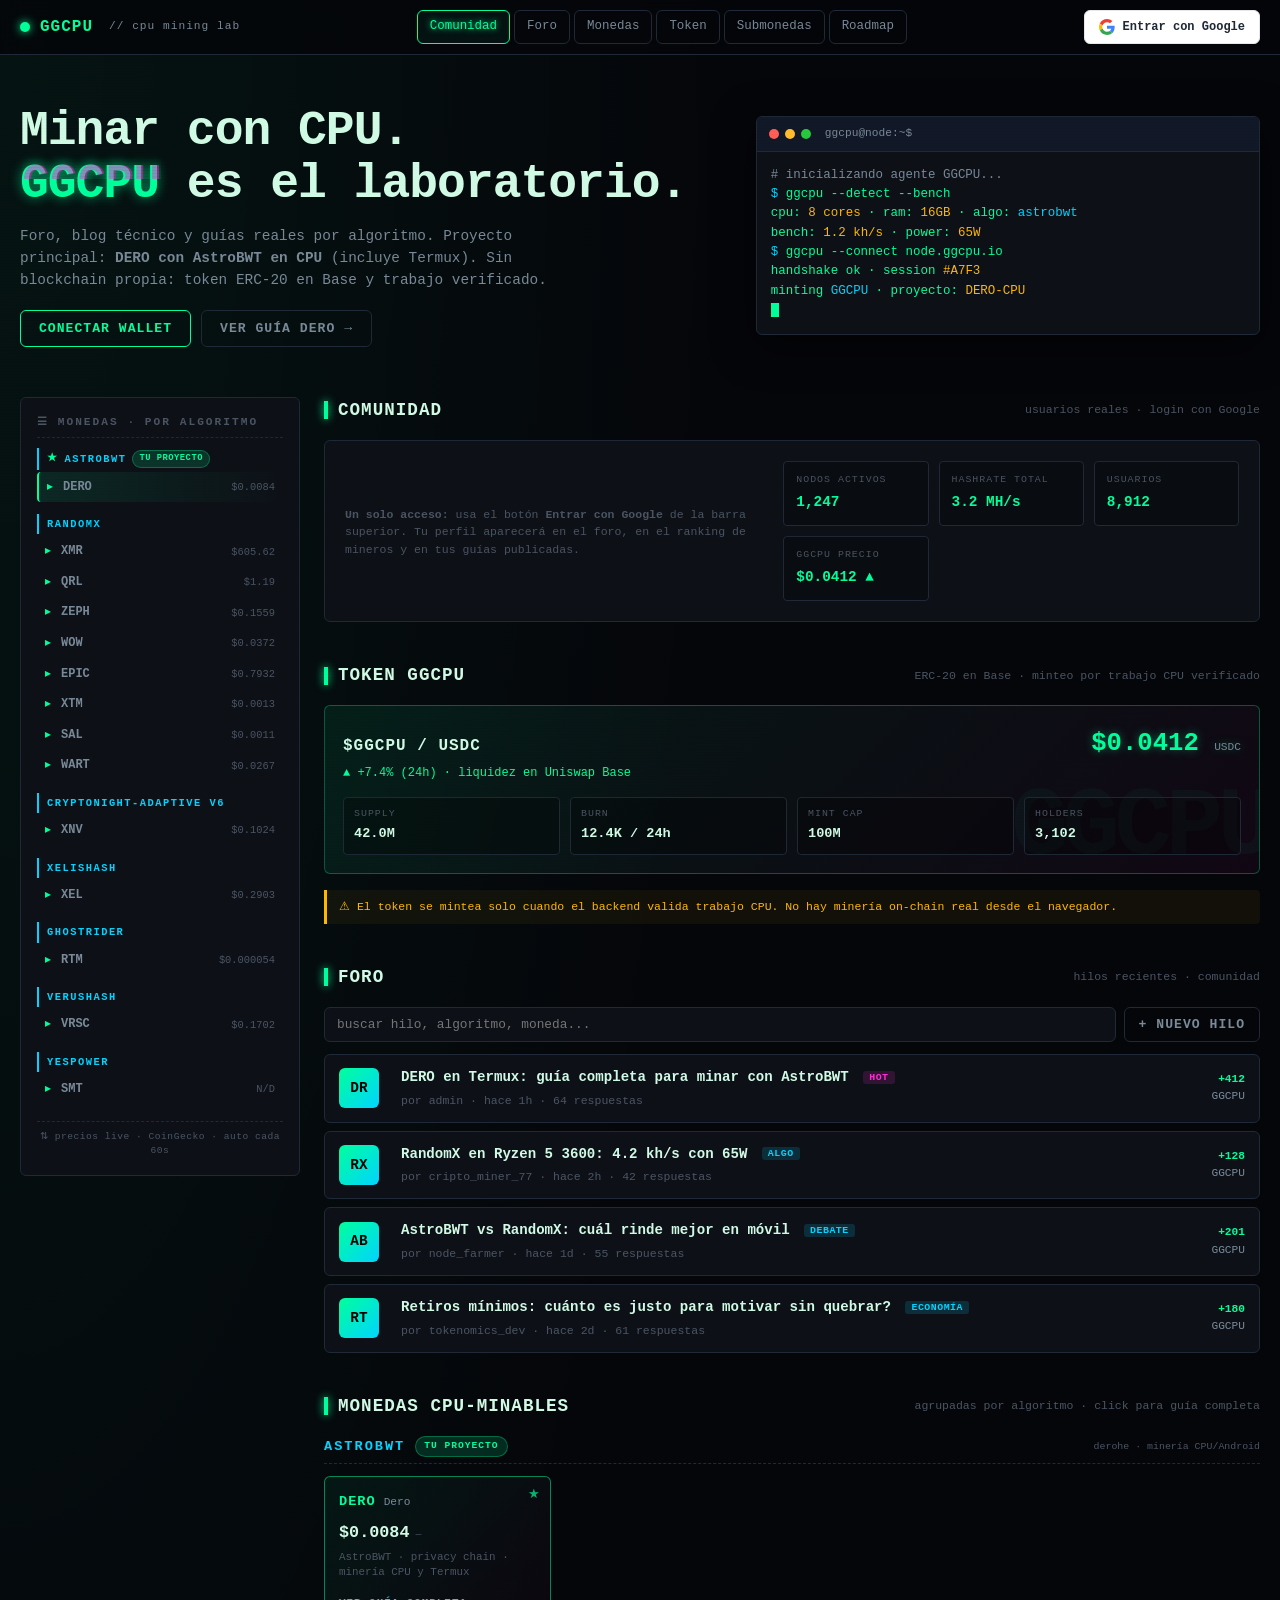
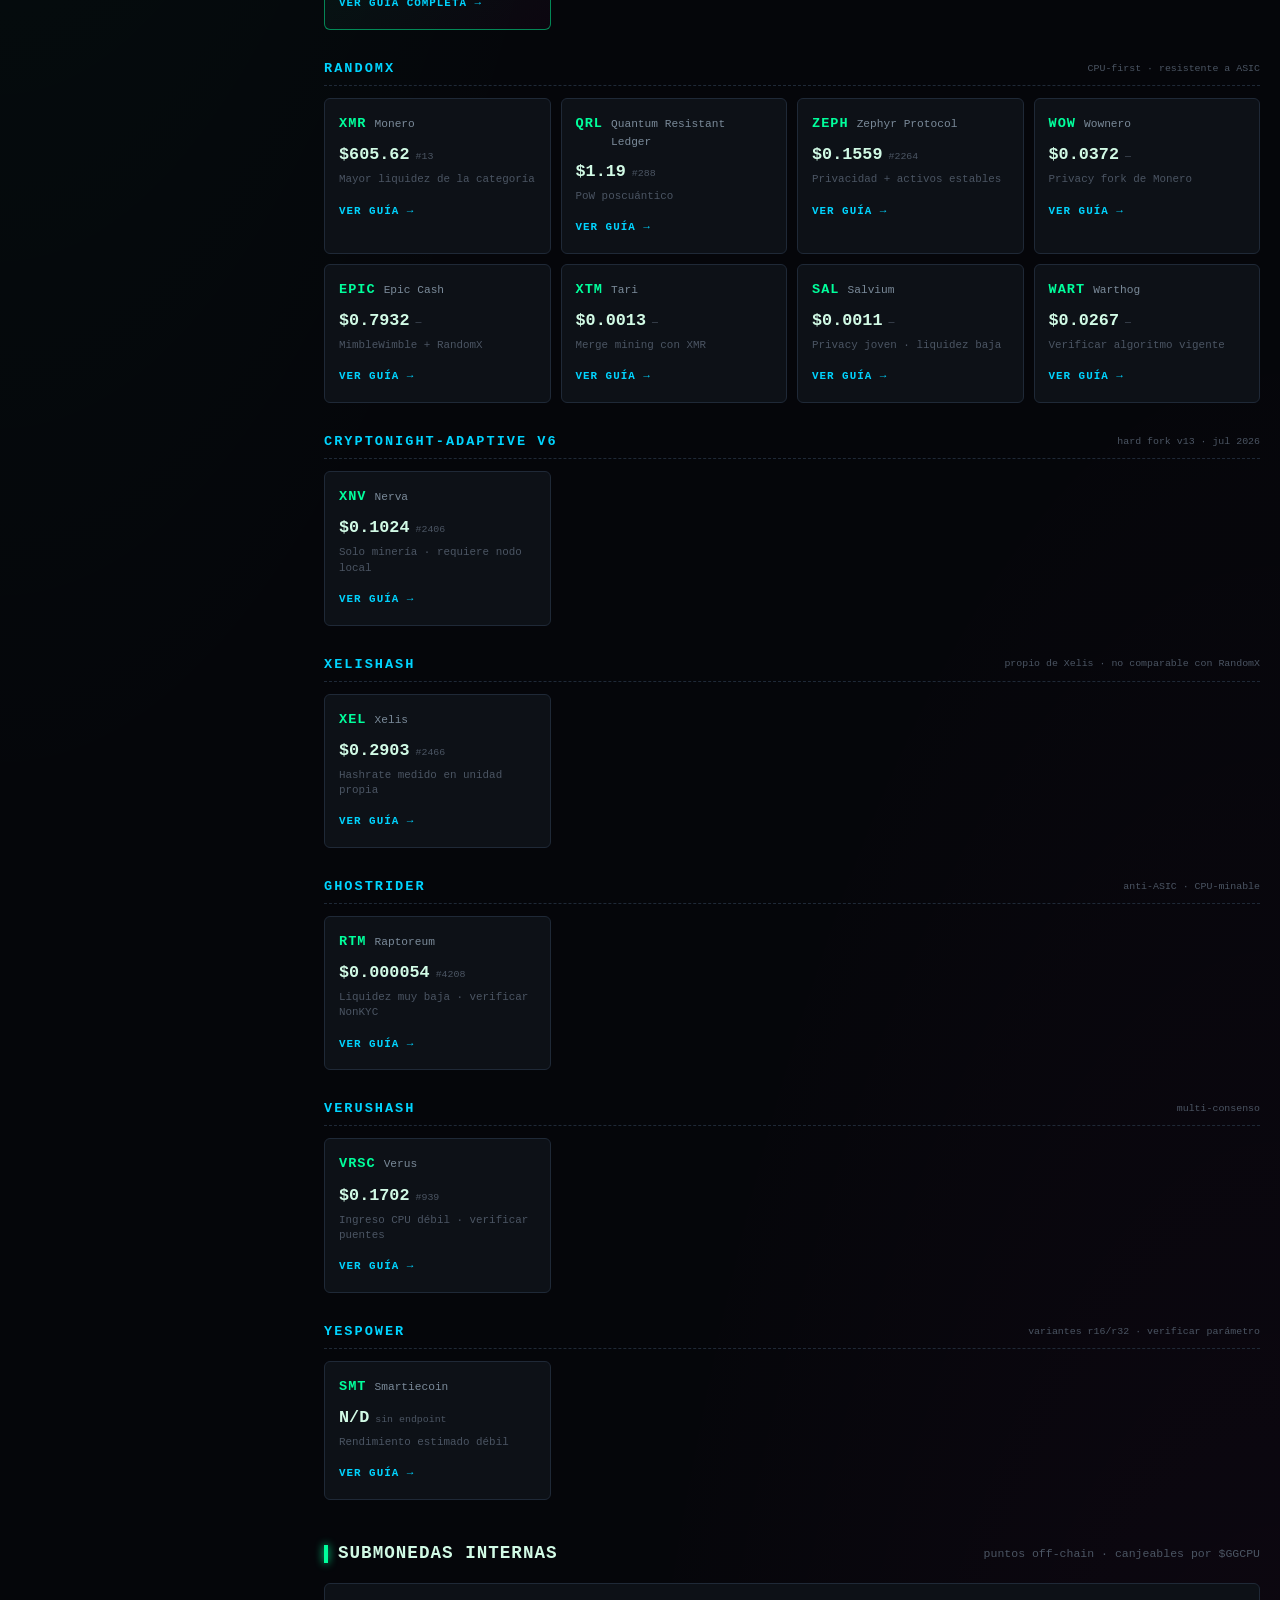
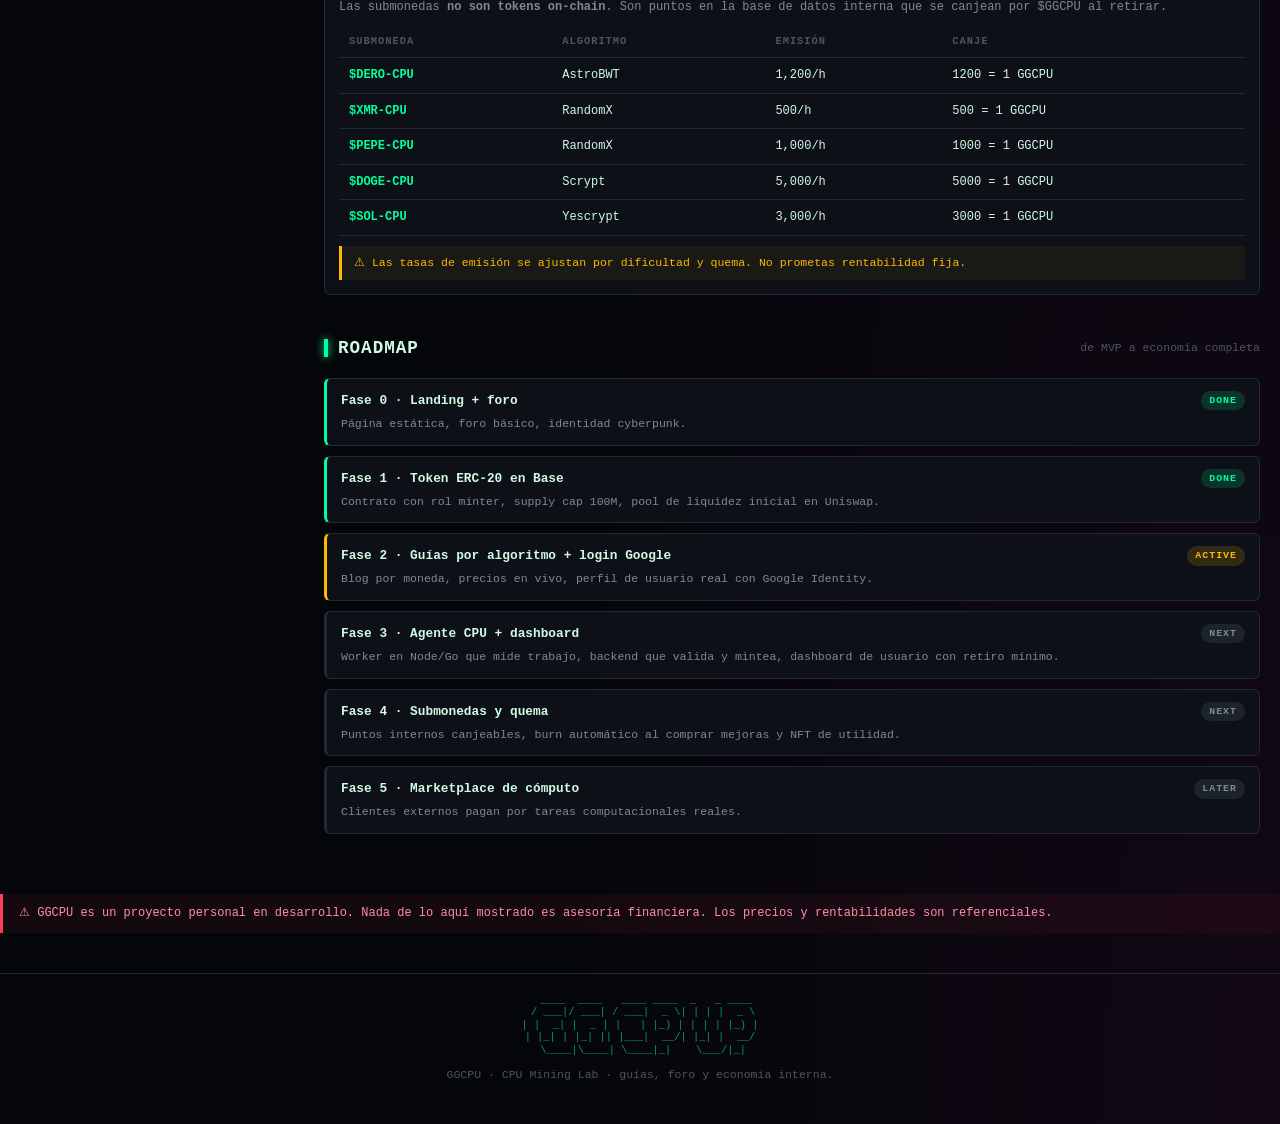
==== commit 368b01e4: "Add files via upload" ====
--- a/index.html
+++ b/index.html
@@ -31,7 +31,7 @@
     <div class="user-profile" id="userProfile" hidden>
       <img id="userAvatar" class="user-avatar" alt="avatar">
       <span id="userName" class="user-name"></span>
-      <button id="btnLogout" class="btn ghost" style="padding:5px 10px;font-size:.65rem">Salir</button>
+      <button id="btnLogout" class="btn ghost" data-logout style="padding:5px 10px;font-size:.65rem">Salir</button>
     </div>
   </div>
 </div>
@@ -65,6 +65,56 @@
 </section>
 
 <div class="layout">
+
+  <!-- ══════════ SIDEBAR IZQUIERDA · MONEDAS POR ALGORITMO (lista) ══════════ -->
+  <aside id="coin-sidebar">
+    <h4>☰ Monedas · por algoritmo</h4>
+
+    <h5 class="algo-side"><span class="star">★</span> AstroBWT <span class="badge-main">tu proyecto</span></h5>
+    <ul>
+      <li><a class="featured" href="blog/dero.html"><span class="side-ticker">DERO</span><span class="side-price" data-cg="dero">$0.0084</span></a></li>
+    </ul>
+
+    <h5 class="algo-side">RandomX</h5>
+    <ul>
+      <li><a href="blog/xmr.html"><span class="side-ticker">XMR</span><span class="side-price" data-cg="monero">$605.62</span></a></li>
+      <li><a href="blog/qrl.html"><span class="side-ticker">QRL</span><span class="side-price" data-cg="quantum-resistant-ledger">$1.19</span></a></li>
+      <li><a href="blog/zeph.html"><span class="side-ticker">ZEPH</span><span class="side-price" data-cg="zephyr-protocol">$0.1559</span></a></li>
+      <li><a href="blog/wow.html"><span class="side-ticker">WOW</span><span class="side-price" data-cg="wownero">$0.0372</span></a></li>
+      <li><a href="blog/epic.html"><span class="side-ticker">EPIC</span><span class="side-price" data-cg="epic-cash">$0.7932</span></a></li>
+      <li><a href="blog/xtm.html"><span class="side-ticker">XTM</span><span class="side-price" data-cg="minotari">$0.0013</span></a></li>
+      <li><a href="blog/sal.html"><span class="side-ticker">SAL</span><span class="side-price" data-cg="salvium">$0.0011</span></a></li>
+      <li><a href="blog/wart.html"><span class="side-ticker">WART</span><span class="side-price" data-cg="warthog">$0.0267</span></a></li>
+    </ul>
+
+    <h5 class="algo-side">CryptoNight-Adaptive v6</h5>
+    <ul>
+      <li><a href="blog/xnv.html"><span class="side-ticker">XNV</span><span class="side-price" data-cg="nerva">$0.1024</span></a></li>
+    </ul>
+
+    <h5 class="algo-side">XelisHash</h5>
+    <ul>
+      <li><a href="blog/xel.html"><span class="side-ticker">XEL</span><span class="side-price" data-cg="xelis">$0.2903</span></a></li>
+    </ul>
+
+    <h5 class="algo-side">GhostRider</h5>
+    <ul>
+      <li><a href="blog/rtm.html"><span class="side-ticker">RTM</span><span class="side-price" data-cg="raptoreum">$0.000054</span></a></li>
+    </ul>
+
+    <h5 class="algo-side">VerusHash</h5>
+    <ul>
+      <li><a href="blog/vrsc.html"><span class="side-ticker">VRSC</span><span class="side-price" data-cg="verus-coin">$0.1702</span></a></li>
+    </ul>
+
+    <h5 class="algo-side">YesPower</h5>
+    <ul>
+      <li><a href="blog/smt.html"><span class="side-ticker">SMT</span><span class="side-price">N/D</span></a></li>
+    </ul>
+
+    <p class="side-note">⇅ precios live · CoinGecko · auto cada 60s</p>
+  </aside>
+
   <main>
 
     <!-- COMUNIDAD (ex-Network) -->
@@ -75,16 +125,10 @@
       </div>
       <div class="community-bar">
         <div class="community-login">
-          <button class="btn-login" id="btnLogin2">
-            <svg viewBox="0 0 48 48"><path fill="#EA4335" d="M24 9.5c3.54 0 6.71 1.22 9.21 3.6l6.85-6.85C35.9 2.38 30.47 0 24 0 14.62 0 6.51 5.38 2.56 13.22l7.98 6.19C12.43 13.72 17.74 9.5 24 9.5z"/><path fill="#4285F4" d="M46.98 24.55c0-1.57-.15-3.09-.38-4.55H24v9.02h12.94c-.58 2.96-2.26 5.48-4.78 7.18l7.73 6c4.51-4.18 7.09-10.36 7.09-17.65z"/><path fill="#FBBC05" d="M10.53 28.59c-.48-1.45-.76-2.99-.76-4.59s.27-3.14.76-4.59l-7.98-6.19C.92 16.46 0 20.12 0 24c0 3.88.92 7.54 2.56 10.78l7.97-6.19z"/><path fill="#34A853" d="M24 48c6.48 0 11.93-2.13 15.89-5.81l-7.73-6c-2.15 1.45-4.92 2.3-8.16 2.3-6.26 0-11.57-4.22-13.47-9.91l-7.98 6.19C6.51 42.62 14.62 48 24 48z"/></svg>
-            <span>Entrar con Google</span>
-          </button>
-          <div class="user-profile" id="userProfile2" hidden>
-            <img id="userAvatar2" class="user-avatar" alt="avatar">
-            <span id="userName2" class="user-name"></span>
-            <button id="btnLogout2" class="btn ghost" style="padding:5px 10px;font-size:.65rem">Salir</button>
-          </div>
-          <p class="community-hint">Tu perfil aparecerá en el foro, en el ranking de mineros y en tus guías publicadas.</p>
+          <p class="community-hint">
+            <b>Un solo acceso:</b> usa el botón <b>Entrar con Google</b> de la barra superior.
+            Tu perfil aparecerá en el foro, en el ranking de mineros y en tus guías publicadas.
+          </p>
         </div>
         <div class="community-stats">
           <div><span>Nodos activos</span><b>1,247</b></div>
@@ -181,7 +225,7 @@
               <span class="coin-ticker">DERO</span>
               <span class="coin-name">Dero</span>
             </div>
-            <div class="coin-price"><span class="price-value" data-cg="dero">N/D</span><span class="delta">ver mercado</span></div>
+            <div class="coin-price"><span class="price-value" data-cg="dero">$0.0084</span><span class="delta">—</span></div>
             <div class="coin-note">AstroBWT · privacy chain · minería CPU y Termux</div>
             <span class="coin-cta">Ver guía completa →</span>
           </a>
@@ -194,7 +238,7 @@
         <div class="coin-grid">
           <a href="blog/xmr.html" class="coin-card">
             <div class="coin-header"><span class="coin-ticker">XMR</span><span class="coin-name">Monero</span></div>
-            <div class="coin-price"><span class="price-value" data-cg="monero">$605.87</span><span class="delta">#13</span></div>
+            <div class="coin-price"><span class="price-value" data-cg="monero">$605.62</span><span class="delta">#13</span></div>
             <div class="coin-note">Mayor liquidez de la categoría</div>
             <span class="coin-cta">Ver guía →</span>
           </a>
@@ -206,37 +250,37 @@
           </a>
           <a href="blog/zeph.html" class="coin-card">
             <div class="coin-header"><span class="coin-ticker">ZEPH</span><span class="coin-name">Zephyr Protocol</span></div>
-            <div class="coin-price"><span class="price-value" data-cg="zephyr-protocol">$0.1923</span><span class="delta">#2264</span></div>
+            <div class="coin-price"><span class="price-value" data-cg="zephyr-protocol">$0.1559</span><span class="delta">#2264</span></div>
             <div class="coin-note">Privacidad + activos estables</div>
             <span class="coin-cta">Ver guía →</span>
           </a>
           <a href="blog/wow.html" class="coin-card">
             <div class="coin-header"><span class="coin-ticker">WOW</span><span class="coin-name">Wownero</span></div>
-            <div class="coin-price"><span class="price-value" data-cg="wownero">N/D</span><span class="delta">—</span></div>
+            <div class="coin-price"><span class="price-value" data-cg="wownero">$0.0372</span><span class="delta">—</span></div>
             <div class="coin-note">Privacy fork de Monero</div>
             <span class="coin-cta">Ver guía →</span>
           </a>
           <a href="blog/epic.html" class="coin-card">
             <div class="coin-header"><span class="coin-ticker">EPIC</span><span class="coin-name">Epic Cash</span></div>
-            <div class="coin-price"><span class="price-value" data-cg="epic-cash">N/D</span><span class="delta">—</span></div>
+            <div class="coin-price"><span class="price-value" data-cg="epic-cash">$0.7932</span><span class="delta">—</span></div>
             <div class="coin-note">MimbleWimble + RandomX</div>
             <span class="coin-cta">Ver guía →</span>
           </a>
           <a href="blog/xtm.html" class="coin-card">
             <div class="coin-header"><span class="coin-ticker">XTM</span><span class="coin-name">Tari</span></div>
-            <div class="coin-price"><span class="price-value" data-cg="tari">N/D</span><span class="delta">—</span></div>
+            <div class="coin-price"><span class="price-value" data-cg="minotari">$0.0013</span><span class="delta">—</span></div>
             <div class="coin-note">Merge mining con XMR</div>
             <span class="coin-cta">Ver guía →</span>
           </a>
           <a href="blog/sal.html" class="coin-card">
             <div class="coin-header"><span class="coin-ticker">SAL</span><span class="coin-name">Salvium</span></div>
-            <div class="coin-price"><span class="price-value" data-cg="salvium">~$0.0010</span><span class="delta">—</span></div>
+            <div class="coin-price"><span class="price-value" data-cg="salvium">$0.0011</span><span class="delta">—</span></div>
             <div class="coin-note">Privacy joven · liquidez baja</div>
             <span class="coin-cta">Ver guía →</span>
           </a>
           <a href="blog/wart.html" class="coin-card">
             <div class="coin-header"><span class="coin-ticker">WART</span><span class="coin-name">Warthog</span></div>
-            <div class="coin-price"><span class="price-value" data-cg="warthog">N/D</span><span class="delta">—</span></div>
+            <div class="coin-price"><span class="price-value" data-cg="warthog">$0.0267</span><span class="delta">—</span></div>
             <div class="coin-note">Verificar algoritmo vigente</div>
             <span class="coin-cta">Ver guía →</span>
           </a>
@@ -249,7 +293,7 @@
         <div class="coin-grid">
           <a href="blog/xnv.html" class="coin-card">
             <div class="coin-header"><span class="coin-ticker">XNV</span><span class="coin-name">Nerva</span></div>
-            <div class="coin-price"><span class="price-value" data-cg="nerva">$0.1025</span><span class="delta">#2406</span></div>
+            <div class="coin-price"><span class="price-value" data-cg="nerva">$0.1024</span><span class="delta">#2406</span></div>
             <div class="coin-note">Solo minería · requiere nodo local</div>
             <span class="coin-cta">Ver guía →</span>
           </a>
@@ -262,7 +306,7 @@
         <div class="coin-grid">
           <a href="blog/xel.html" class="coin-card">
             <div class="coin-header"><span class="coin-ticker">XEL</span><span class="coin-name">Xelis</span></div>
-            <div class="coin-price"><span class="price-value" data-cg="xelis">$0.3001</span><span class="delta">#2466</span></div>
+            <div class="coin-price"><span class="price-value" data-cg="xelis">$0.2903</span><span class="delta">#2466</span></div>
             <div class="coin-note">Hashrate medido en unidad propia</div>
             <span class="coin-cta">Ver guía →</span>
           </a>
@@ -275,7 +319,7 @@
         <div class="coin-grid">
           <a href="blog/rtm.html" class="coin-card">
             <div class="coin-header"><span class="coin-ticker">RTM</span><span class="coin-name">Raptoreum</span></div>
-            <div class="coin-price"><span class="price-value" data-cg="raptoreum">$0.000055</span><span class="delta">#4208</span></div>
+            <div class="coin-price"><span class="price-value" data-cg="raptoreum">$0.000054</span><span class="delta">#4208</span></div>
             <div class="coin-note">Liquidez muy baja · verificar NonKYC</div>
             <span class="coin-cta">Ver guía →</span>
           </a>
@@ -288,7 +332,7 @@
         <div class="coin-grid">
           <a href="blog/vrsc.html" class="coin-card">
             <div class="coin-header"><span class="coin-ticker">VRSC</span><span class="coin-name">Verus</span></div>
-            <div class="coin-price"><span class="price-value" data-cg="verus-coin">$0.2094</span><span class="delta">#939</span></div>
+            <div class="coin-price"><span class="price-value" data-cg="verus-coin">$0.1702</span><span class="delta">#939</span></div>
             <div class="coin-note">Ingreso CPU débil · verificar puentes</div>
             <span class="coin-cta">Ver guía →</span>
           </a>
@@ -301,7 +345,7 @@
         <div class="coin-grid">
           <a href="blog/smt.html" class="coin-card">
             <div class="coin-header"><span class="coin-ticker">SMT</span><span class="coin-name">Smartiecoin</span></div>
-            <div class="coin-price"><span class="price-value" data-cg="smartiecoin">N/D</span><span class="delta">—</span></div>
+            <div class="coin-price"><span class="price-value">N/D</span><span class="delta">sin endpoint</span></div>
             <div class="coin-note">Rendimiento estimado débil</div>
             <span class="coin-cta">Ver guía →</span>
           </a>
@@ -390,102 +434,7 @@
   <p>GGCPU &middot; CPU Mining Lab &middot; guías, foro y economía interna.</p>
 </footer>
 
-<script>
-(function(){
-  /* ===== BUSCADOR FORO ===== */
-  var search = document.getElementById('forumSearch');
-  var threads = document.querySelectorAll('.thread');
-  if (search) {
-    search.addEventListener('input', function(){
-      var q = this.value.toLowerCase().trim();
-      threads.forEach(function(t){
-        var text = t.textContent.toLowerCase();
-        var tags = (t.dataset.tags || '').toLowerCase();
-        t.style.display = (q === '' || text.indexOf(q) !== -1 || tags.indexOf(q) !== -1) ? '' : 'none';
-      });
-    });
-  }
-
-  /* ===== NAV ACTIVO SEGÚN SCROLL ===== */
-  var navLinks = document.querySelectorAll('.nav a');
-  var sections = [];
-  navLinks.forEach(function(a){
-    var id = a.getAttribute('href').replace('#','');
-    var el = document.getElementById(id);
-    if (el) sections.push({ link: a, el: el });
-  });
-  function onScroll(){
-    var y = window.scrollY + 120;
-    var current = sections[0];
-    sections.forEach(function(s){ if (s.el.offsetTop <= y) current = s; });
-    navLinks.forEach(function(a){ a.classList.remove('active'); });
-    if (current) current.link.classList.add('active');
-  }
-  window.addEventListener('scroll', onScroll, { passive: true });
-  onScroll();
-
-  /* ===== LOGIN GOOGLE (demo con localStorage) =====
-     Cuando tengas client_id real, reemplaza el handler por:
-       google.accounts.id.initialize({client_id:'TU_CLIENT_ID',callback:onGoogle});
-       google.accounts.id.prompt();
-  ============================================== */
-  function showProfile(profile) {
-    document.querySelectorAll('.btn-login').forEach(b => b.hidden = true);
-    document.querySelectorAll('.user-profile').forEach(p => {
-      p.hidden = false;
-      p.querySelector('img').src = profile.picture;
-      p.querySelector('.user-name').textContent = profile.name;
-    });
-  }
-  function hideProfile() {
-    document.querySelectorAll('.btn-login').forEach(b => b.hidden = false);
-    document.querySelectorAll('.user-profile').forEach(p => p.hidden = true);
-  }
-  function demoLogin() {
-    var profile = {
-      name: 'Miner Demo',
-      picture: 'https://ui-avatars.com/api/?name=Miner+Demo&background=00ff9c&color=000&bold=true'
-    };
-    localStorage.setItem('ggcpu_user', JSON.stringify(profile));
-    showProfile(profile);
-  }
-  document.querySelectorAll('.btn-login').forEach(function(b){
-    b.addEventListener('click', demoLogin);
-  });
-  document.querySelectorAll('.user-profile .btn').forEach(function(b){
-    b.addEventListener('click', function(){
-      localStorage.removeItem('ggcpu_user');
-      hideProfile();
-    });
-  });
-  var saved = localStorage.getItem('ggcpu_user');
-  if (saved) { try { showProfile(JSON.parse(saved)); } catch(e){} }
-
-  /* ===== PRECIOS EN VIVO (CoinGecko, fallback estático) ===== */
-  async function refreshPrices() {
-    var els = document.querySelectorAll('[data-cg]');
-    if (!els.length) return;
-    var ids = [...new Set([...els].map(e => e.dataset.cg))].join(',');
-    try {
-      var r = await fetch('https://api.coingecko.com/api/v3/simple/price?ids=' + ids + '&vs_currencies=usd');
-      if (!r.ok) throw new Error('HTTP ' + r.status);
-      var data = await r.json();
-      els.forEach(function(el){
-        var id = el.dataset.cg;
-        if (data[id] && data[id].usd != null) {
-          var p = data[id].usd;
-          el.textContent = p < 0.01 ? '$' + p.toFixed(6) : '$' + p.toFixed(4);
-          el.classList.add('live');
-        }
-      });
-    } catch(e) {
-      console.warn('Precios en vivo no disponibles, usando valores estáticos.', e);
-    }
-  }
-  refreshPrices();
-  setInterval(refreshPrices, 60000);
-})();
-</script>
+<script src="app.js"></script>
 
 </body>
-</html>
+</html>
--- a/styles.css
+++ b/styles.css
@@ -0,0 +1,312 @@
+*{margin:0;padding:0;box-sizing:border-box}
+[hidden]{display:none!important}
+:root{
+  --bg:#05060a;--bg-2:#0a0d14;--panel:#0d1117;--panel-2:#111827;--line:#1f2937;
+  --neon:#00ff9c;--neon-2:#00d4ff;--magenta:#ff2bd6;--amber:#ffb800;
+  --text:#d1fae5;--text-dim:#7a8a99;--text-mute:#4b5563;--danger:#ff3b5c;
+  --radius:6px;--mono:'JetBrains Mono','Fira Code','Courier New',monospace;
+}
+html{scroll-behavior:smooth}
+body{
+  font-family:var(--mono);
+  background:
+    radial-gradient(ellipse at top left, rgba(0,255,156,.06), transparent 40%),
+    radial-gradient(ellipse at bottom right, rgba(255,43,214,.05), transparent 40%),
+    var(--bg);
+  color:var(--text);line-height:1.55;min-height:100vh;overflow-x:hidden;
+}
+body::before{
+  content:'';position:fixed;inset:0;pointer-events:none;z-index:9999;
+  background:repeating-linear-gradient(0deg,rgba(0,0,0,.15) 0 1px,transparent 1px 3px);
+  opacity:.35;mix-blend-mode:overlay;
+}
+a{color:var(--neon);text-decoration:none}
+a:hover{text-shadow:0 0 8px var(--neon)}
+
+/* TOP BAR */
+.topbar{
+  position:sticky;top:0;z-index:100;background:rgba(5,6,10,.85);
+  backdrop-filter:blur(10px);border-bottom:1px solid var(--line);
+  padding:10px 20px;display:flex;align-items:center;justify-content:space-between;
+  gap:16px;flex-wrap:wrap;
+}
+.brand{display:flex;align-items:center;gap:10px;font-weight:700;letter-spacing:1px}
+.brand .dot{width:10px;height:10px;border-radius:50%;background:var(--neon);
+  box-shadow:0 0 10px var(--neon);animation:pulse 1.6s infinite}
+@keyframes pulse{0%,100%{opacity:1}50%{opacity:.3}}
+.brand span{color:var(--neon)}
+.brand small{color:var(--text-dim);font-weight:400;font-size:.7rem;margin-left:6px}
+.nav{display:flex;gap:4px;flex-wrap:wrap}
+.nav a{padding:6px 12px;border:1px solid var(--line);border-radius:var(--radius);
+  color:var(--text-dim);font-size:.78rem;transition:.2s}
+.nav a:hover,.nav a.active{color:var(--neon);border-color:var(--neon);
+  background:rgba(0,255,156,.05);text-shadow:0 0 6px var(--neon)}
+
+/* USER AREA */
+.user-area{display:flex;align-items:center;gap:10px}
+.btn-login{
+  display:inline-flex;align-items:center;gap:8px;padding:8px 14px;
+  background:#fff;color:#1f2937;border:1px solid #e5e7eb;border-radius:var(--radius);
+  font-family:var(--mono);font-size:.75rem;font-weight:600;cursor:pointer;transition:.2s;
+}
+.btn-login:hover{background:#f3f4f6;box-shadow:0 0 12px rgba(255,255,255,.15)}
+.btn-login svg{width:16px;height:16px;flex-shrink:0}
+.user-profile{display:flex;align-items:center;gap:8px;padding:4px 10px 4px 4px;
+  border:1px solid var(--line);border-radius:50px;background:var(--panel)}
+.user-profile[hidden]{display:none}
+.user-avatar{width:28px;height:28px;border-radius:50%;border:1px solid var(--neon);
+  object-fit:cover}
+.user-name{font-size:.75rem;color:var(--text);font-weight:600;max-width:120px;
+  overflow:hidden;text-overflow:ellipsis;white-space:nowrap}
+
+/* HERO */
+.hero{max-width:1280px;margin:0 auto;padding:50px 20px 30px;
+  display:grid;grid-template-columns:1.4fr 1fr;gap:30px;align-items:center}
+@media(max-width:860px){.hero{grid-template-columns:1fr;padding-top:30px}}
+.hero h1{font-size:clamp(1.8rem,4vw,3rem);line-height:1.1;letter-spacing:-1px;margin-bottom:14px}
+.hero h1 .glitch{color:var(--neon);position:relative;display:inline-block;
+  text-shadow:0 0 12px rgba(0,255,156,.6)}
+.hero h1 .glitch::after{content:'GGCPU';position:absolute;left:2px;top:0;color:var(--magenta);
+  opacity:.5;clip-path:inset(0 0 60% 0);animation:glitch 3s infinite}
+@keyframes glitch{
+  0%,90%,100%{transform:translate(0)}
+  92%{transform:translate(-2px,1px)}
+  94%{transform:translate(2px,-1px)}
+  96%{transform:translate(-1px,-1px)}
+}
+.hero p{color:var(--text-dim);max-width:560px;font-size:.9rem;margin-bottom:18px}
+.hero .cta{display:flex;gap:10px;flex-wrap:wrap}
+.btn{padding:10px 18px;border-radius:var(--radius);font-family:var(--mono);
+  font-size:.82rem;cursor:pointer;border:1px solid var(--neon);background:transparent;
+  color:var(--neon);transition:.2s;font-weight:600;text-transform:uppercase;letter-spacing:1px}
+.btn:hover{background:var(--neon);color:#000;box-shadow:0 0 20px rgba(0,255,156,.5)}
+.btn.ghost{border-color:var(--line);color:var(--text-dim)}
+.btn.ghost:hover{border-color:var(--neon-2);color:var(--neon-2);background:transparent;box-shadow:none}
+
+/* TERMINAL */
+.terminal{background:var(--panel);border:1px solid var(--line);border-radius:var(--radius);
+  overflow:hidden;box-shadow:0 10px 40px rgba(0,0,0,.6)}
+.terminal-bar{background:var(--panel-2);padding:8px 12px;display:flex;align-items:center;
+  gap:6px;border-bottom:1px solid var(--line);font-size:.7rem;color:var(--text-dim)}
+.terminal-bar i{width:10px;height:10px;border-radius:50%;display:inline-block}
+.terminal-bar .r{background:#ff5f56}.terminal-bar .y{background:#ffbd2e}.terminal-bar .g{background:#27c93f}
+.terminal-body{padding:14px;font-size:.78rem;color:var(--neon);min-height:180px}
+.terminal-body .c{color:var(--text-dim)}
+.terminal-body .k{color:var(--neon-2)}
+.terminal-body .w{color:var(--amber)}
+.cursor{display:inline-block;width:8px;height:14px;background:var(--neon);
+  animation:blink 1s steps(2) infinite;vertical-align:middle}
+@keyframes blink{50%{opacity:0}}
+
+/* LAYOUT */
+/* LAYOUT — 2 columnas: sidebar + main */
+.layout{max-width:1280px;margin:0 auto;padding:20px;
+  display:grid;grid-template-columns:280px 1fr;gap:24px;align-items:start}
+@media(max-width:960px){.layout{grid-template-columns:1fr}}
+
+/* SIDEBAR (monedas a la izquierda) */
+aside{position:sticky;top:70px;align-self:start;background:var(--panel);
+  border:1px solid var(--line);border-radius:var(--radius);padding:16px;
+  max-height:calc(100vh - 90px);overflow-y:auto;
+  scrollbar-width:thin;scrollbar-color:var(--line) transparent}
+aside::-webkit-scrollbar{width:6px}
+aside::-webkit-scrollbar-thumb{background:var(--line);border-radius:3px}
+aside h4{font-size:.7rem;text-transform:uppercase;letter-spacing:2px;
+  color:var(--text-mute);margin-bottom:10px;border-bottom:1px dashed var(--line);
+  padding-bottom:6px;margin-top:18px}
+aside h4:first-child{margin-top:0}
+aside h5.algo-side{font-size:.65rem;text-transform:uppercase;letter-spacing:1.5px;
+  color:var(--neon-2);margin:12px 0 2px;padding:2px 0 2px 8px;
+  border-left:2px solid var(--neon-2);display:flex;align-items:center;gap:6px}
+aside h5.algo-side:first-of-type{margin-top:0}
+aside h5.algo-side .badge-main{font-size:.55rem;padding:1px 6px;border-radius:50px;
+  background:rgba(0,255,156,.15);color:var(--neon);border:1px solid rgba(0,255,156,.3);
+  letter-spacing:.5px;text-transform:uppercase;font-weight:600}
+aside h5.algo-side .star{color:var(--neon);font-size:.7rem}
+aside ul{list-style:none;margin:0;padding:0}
+aside li a{display:flex;justify-content:space-between;align-items:center;
+  padding:6px 8px;font-size:.75rem;border-radius:4px;color:var(--text-dim);
+  transition:.15s;gap:6px;text-decoration:none}
+aside li a:hover{background:rgba(0,255,156,.08);color:var(--neon);text-shadow:none}
+aside li a::before{content:'▸';color:var(--neon);margin-right:4px;flex-shrink:0}
+aside li a .side-ticker{font-weight:700;color:inherit}
+aside li a .side-price{font-size:.65rem;color:var(--text-mute);margin-left:auto;
+  font-variant-numeric:tabular-nums;transition:.3s}
+aside li a .side-price.live{color:var(--neon)}
+aside li a.featured{background:linear-gradient(90deg,rgba(0,255,156,.1),transparent);
+  border-left:2px solid var(--neon)}
+aside .side-note{font-size:.6rem;color:var(--text-mute);margin-top:16px;
+  padding-top:8px;border-top:1px dashed var(--line);text-align:center;letter-spacing:.5px}
+/* MAIN */
+main{min-width:0}
+.section{margin-bottom:40px}
+.section-head{display:flex;align-items:center;justify-content:space-between;
+  gap:12px;margin-bottom:16px;flex-wrap:wrap}
+.section-head h2{font-size:1.1rem;letter-spacing:1px;text-transform:uppercase;
+  display:flex;align-items:center;gap:10px}
+.section-head h2::before{content:'';width:4px;height:18px;background:var(--neon);
+  box-shadow:0 0 8px var(--neon)}
+.section-head .sub{font-size:.72rem;color:var(--text-mute)}
+
+/* COMUNIDAD */
+.community-bar{
+  background:var(--panel);border:1px solid var(--line);border-radius:var(--radius);
+  padding:20px;display:grid;grid-template-columns:1fr 1.1fr;gap:24px;align-items:center;
+}
+@media(max-width:760px){.community-bar{grid-template-columns:1fr}}
+.community-login{display:flex;flex-direction:column;gap:10px;align-items:flex-start}
+.community-hint{font-size:.72rem;color:var(--text-mute);margin-top:2px;line-height:1.5}
+.community-stats{display:grid;grid-template-columns:repeat(auto-fit,minmax(110px,1fr));gap:10px}
+.community-stats div{background:rgba(0,0,0,.3);padding:10px 12px;
+  border-radius:4px;border:1px solid var(--line)}
+.community-stats span{display:block;font-size:.62rem;color:var(--text-mute);
+  text-transform:uppercase;letter-spacing:1px;margin-bottom:3px}
+.community-stats b{color:var(--neon);font-size:.9rem}
+.community-stats b.up{color:var(--neon)}
+
+/* FORO */
+.forum-toolbar{display:flex;gap:8px;margin-bottom:12px;flex-wrap:wrap}
+.forum-toolbar input{flex:1;min-width:200px;padding:9px 12px;background:var(--panel);
+  border:1px solid var(--line);border-radius:var(--radius);color:var(--text);
+  font-family:var(--mono);font-size:.8rem;outline:none}
+.forum-toolbar input:focus{border-color:var(--neon);box-shadow:0 0 0 2px rgba(0,255,156,.15)}
+.thread{display:grid;grid-template-columns:48px 1fr auto;gap:14px;align-items:center;
+  background:var(--panel);border:1px solid var(--line);border-radius:var(--radius);
+  padding:12px 14px;margin-bottom:8px;transition:.2s;cursor:pointer}
+.thread:hover{border-color:var(--neon);background:var(--panel-2);transform:translateX(3px)}
+.thread .avatar{width:40px;height:40px;border-radius:var(--radius);
+  background:linear-gradient(135deg,var(--neon),var(--neon-2));
+  display:flex;align-items:center;justify-content:center;
+  font-weight:700;color:#000;font-size:.9rem}
+.thread .info h3{font-size:.88rem;font-weight:600;margin-bottom:3px}
+.thread .info h3 .tag{font-size:.62rem;padding:1px 6px;border-radius:3px;margin-left:6px;
+  background:rgba(0,212,255,.15);color:var(--neon-2);font-weight:600;
+  text-transform:uppercase;letter-spacing:.5px;vertical-align:middle}
+.thread .info h3 .tag.hot{background:rgba(255,43,214,.15);color:var(--magenta)}
+.thread .info p{font-size:.72rem;color:var(--text-mute)}
+.thread .meta{text-align:right;font-size:.7rem;color:var(--text-dim)}
+.thread .meta b{color:var(--neon);display:block}
+
+/* COIN GROUPS por algoritmo */
+.algo-group{margin-bottom:28px}
+.algo-group:last-child{margin-bottom:0}
+.algo-title{font-size:.85rem;text-transform:uppercase;letter-spacing:2px;color:var(--neon-2);
+  margin-bottom:12px;padding-bottom:6px;border-bottom:1px dashed var(--line);
+  display:flex;align-items:center;gap:10px;flex-wrap:wrap}
+.algo-title .badge-main{font-size:.6rem;padding:2px 8px;border-radius:50px;
+  background:rgba(0,255,156,.15);color:var(--neon);border:1px solid rgba(0,255,156,.3);
+  letter-spacing:1px;text-transform:uppercase;font-weight:600}
+.algo-title .algo-note{font-size:.62rem;color:var(--text-mute);text-transform:none;
+  letter-spacing:0;font-weight:400;margin-left:auto}
+.coin-grid{display:grid;grid-template-columns:repeat(auto-fill,minmax(220px,1fr));gap:10px}
+.coin-card{display:block;background:var(--panel);border:1px solid var(--line);
+  border-radius:var(--radius);padding:14px;transition:.2s;position:relative;
+  overflow:hidden;color:var(--text);text-decoration:none}
+.coin-card:hover{border-color:var(--neon);transform:translateY(-2px);
+  box-shadow:0 6px 20px rgba(0,255,156,.1)}
+.coin-card.featured{border-color:rgba(0,255,156,.5);
+  background:linear-gradient(135deg,rgba(0,255,156,.06),rgba(255,43,214,.03))}
+.coin-card.featured::after{content:'★';position:absolute;top:8px;right:10px;
+  color:var(--neon);font-size:.8rem;opacity:.7}
+.coin-header{display:flex;align-items:baseline;gap:8px;margin-bottom:8px;padding-right:14px}
+.coin-ticker{font-size:.85rem;font-weight:700;color:var(--neon);letter-spacing:1px}
+.coin-name{font-size:.7rem;color:var(--text-dim)}
+.coin-price{font-size:1.05rem;font-weight:700;color:var(--text);margin-bottom:4px;
+  font-variant-numeric:tabular-nums}
+.coin-price .price-value{transition:.3s}
+.coin-price .price-value.live{color:var(--neon);text-shadow:0 0 8px rgba(0,255,156,.4)}
+.coin-price .delta{font-size:.62rem;color:var(--text-mute);margin-left:6px;font-weight:400}
+.coin-note{font-size:.68rem;color:var(--text-mute);margin-bottom:10px;line-height:1.4}
+.coin-cta{font-size:.68rem;color:var(--neon-2);text-transform:uppercase;letter-spacing:1px;
+  font-weight:600;display:inline-block}
+.coin-card:hover .coin-cta{text-shadow:0 0 8px var(--neon-2)}
+
+/* TOKEN CARD */
+.token-card{background:linear-gradient(135deg,rgba(0,255,156,.08),rgba(255,43,214,.05));
+  border:1px solid rgba(0,255,156,.3);border-radius:var(--radius);padding:18px;
+  margin-bottom:16px;position:relative;overflow:hidden}
+.token-card::before{content:'GGCPU';position:absolute;right:-10px;bottom:-30px;
+  font-size:6rem;font-weight:900;color:rgba(0,255,156,.04);letter-spacing:-6px;
+  pointer-events:none}
+.token-card .row{display:flex;justify-content:space-between;align-items:baseline;
+  gap:10px;flex-wrap:wrap}
+.token-card h3{font-size:1rem;letter-spacing:1px}
+.token-card .price{font-size:1.6rem;color:var(--neon);font-weight:700;
+  text-shadow:0 0 10px rgba(0,255,156,.4)}
+.token-card .price small{font-size:.7rem;color:var(--text-dim);font-weight:400}
+.token-card .delta{font-size:.75rem;color:var(--neon)}
+.token-card .stats{display:grid;grid-template-columns:repeat(auto-fit,minmax(110px,1fr));
+  gap:10px;margin-top:14px;position:relative;z-index:1}
+.token-card .stats div{background:rgba(0,0,0,.3);padding:8px 10px;
+  border-radius:4px;border:1px solid var(--line)}
+.token-card .stats span{display:block;font-size:.62rem;color:var(--text-mute);
+  text-transform:uppercase;letter-spacing:1px}
+.token-card .stats b{color:var(--text);font-size:.85rem}
+
+/* SUBMONEDAS / ROADMAP */
+.card{background:var(--panel);border:1px solid var(--line);border-radius:var(--radius);padding:14px}
+.sub-table{width:100%;border-collapse:collapse;font-size:.75rem;margin-top:8px}
+.sub-table th,.sub-table td{text-align:left;padding:8px 10px;border-bottom:1px solid var(--line)}
+.sub-table th{color:var(--text-mute);font-size:.65rem;text-transform:uppercase;
+  letter-spacing:1px;font-weight:600}
+.sub-table td b{color:var(--neon)}
+.sub-table tr:hover{background:rgba(0,255,156,.03)}
+
+.roadmap{display:grid;gap:10px}
+.phase{background:var(--panel);border:1px solid var(--line);border-left:3px solid var(--line);
+  border-radius:var(--radius);padding:12px 14px;transition:.2s}
+.phase.done{border-left-color:var(--neon)}
+.phase.active{border-left-color:var(--amber)}
+.phase h5{font-size:.8rem;margin-bottom:4px;color:var(--text)}
+.phase p{font-size:.72rem;color:var(--text-dim)}
+.phase .status{font-size:.62rem;font-weight:600;letter-spacing:1px;
+  padding:2px 8px;border-radius:50px;float:right}
+.phase.done .status{background:rgba(0,255,156,.15);color:var(--neon)}
+.phase.active .status{background:rgba(255,184,0,.15);color:var(--amber)}
+.phase:not(.done):not(.active) .status{background:rgba(122,138,153,.15);color:var(--text-dim)}
+
+/* WARN */
+.warn{font-size:.72rem;padding:8px 12px;border-left:3px solid var(--amber);
+  background:rgba(255,184,0,.05);color:var(--amber);margin-top:10px;
+  border-radius:0 4px 4px 0}
+.warn.warn-danger{border-left-color:var(--danger);background:rgba(255,59,92,.05);color:#ff8fa3}
+.warn-global{max-width:1280px;margin:0 auto 20px;padding:10px 16px;
+  background:rgba(255,59,92,.06);border-left:3px solid var(--danger);
+  color:#ff8fa3;font-size:.75rem;border-radius:0 4px 4px 0}
+
+/* BLOG / GUÍAS — layout documento de 1 columna */
+.layout.layout-doc{grid-template-columns:1fr;max-width:900px;margin:0 auto}
+
+/* acordeón de guías */
+details.algo{background:var(--panel);border:1px solid var(--line);border-radius:var(--radius);
+  margin-bottom:10px;overflow:hidden}
+details.algo summary{cursor:pointer;list-style:none;display:flex;justify-content:space-between;
+  align-items:center;padding:12px 14px;font-size:.78rem;font-weight:600;color:var(--text);
+  text-transform:uppercase;letter-spacing:1px;user-select:none;gap:10px}
+details.algo summary::-webkit-details-marker{display:none}
+details.algo summary:hover{color:var(--neon);background:rgba(0,255,156,.04)}
+details.algo summary .arrow{color:var(--neon-2);transition:.2s;flex-shrink:0}
+details.algo[open] summary .arrow{transform:rotate(90deg)}
+details.algo[open] summary{border-bottom:1px solid var(--line);color:var(--neon)}
+details.algo .algo-body{padding:14px;font-size:.78rem;color:var(--text-dim);line-height:1.7}
+.algo-body p{margin-bottom:10px}
+.algo-body p:last-child{margin-bottom:0}
+.algo-body b{color:var(--text)}
+.algo-body table{width:100%;border-collapse:collapse;font-size:.74rem;margin:8px 0}
+.algo-body th,.algo-body td{text-align:left;padding:7px 10px;border-bottom:1px solid var(--line)}
+.algo-body th{color:var(--text-mute);font-size:.64rem;text-transform:uppercase;letter-spacing:1px}
+.algo-body code{background:rgba(0,255,156,.06);border:1px solid var(--line);border-radius:3px;
+  padding:1px 5px;color:var(--neon);font-size:.72rem}
+.algo-body pre{background:#0a0d14;border:1px solid var(--line);border-radius:4px;
+  padding:12px;overflow-x:auto;margin:10px 0;font-size:.72rem;line-height:1.6}
+.algo-body pre code{background:none;border:none;padding:0;color:var(--neon)}
+.links{display:flex;gap:8px;flex-wrap:wrap;margin-top:12px}
+.links a{font-size:.68rem;padding:5px 10px;border:1px solid var(--line);border-radius:50px;
+  color:var(--neon-2);letter-spacing:.5px}
+.links a:hover{border-color:var(--neon-2);box-shadow:0 0 8px rgba(0,212,255,.25);text-shadow:none}
+
+/* FOOTER */
+footer{max-width:1280px;margin:40px auto 20px;padding:20px;text-align:center;
+  border-top:1px solid var(--line);color:var(--text-mute);font-size:.72rem}
+footer .ascii{color:var(--neon);font-size:.65rem;line-height:1.2;
+  margin-bottom:10px;opacity:.6;white-space:pre;font-family:var(--mono)}
